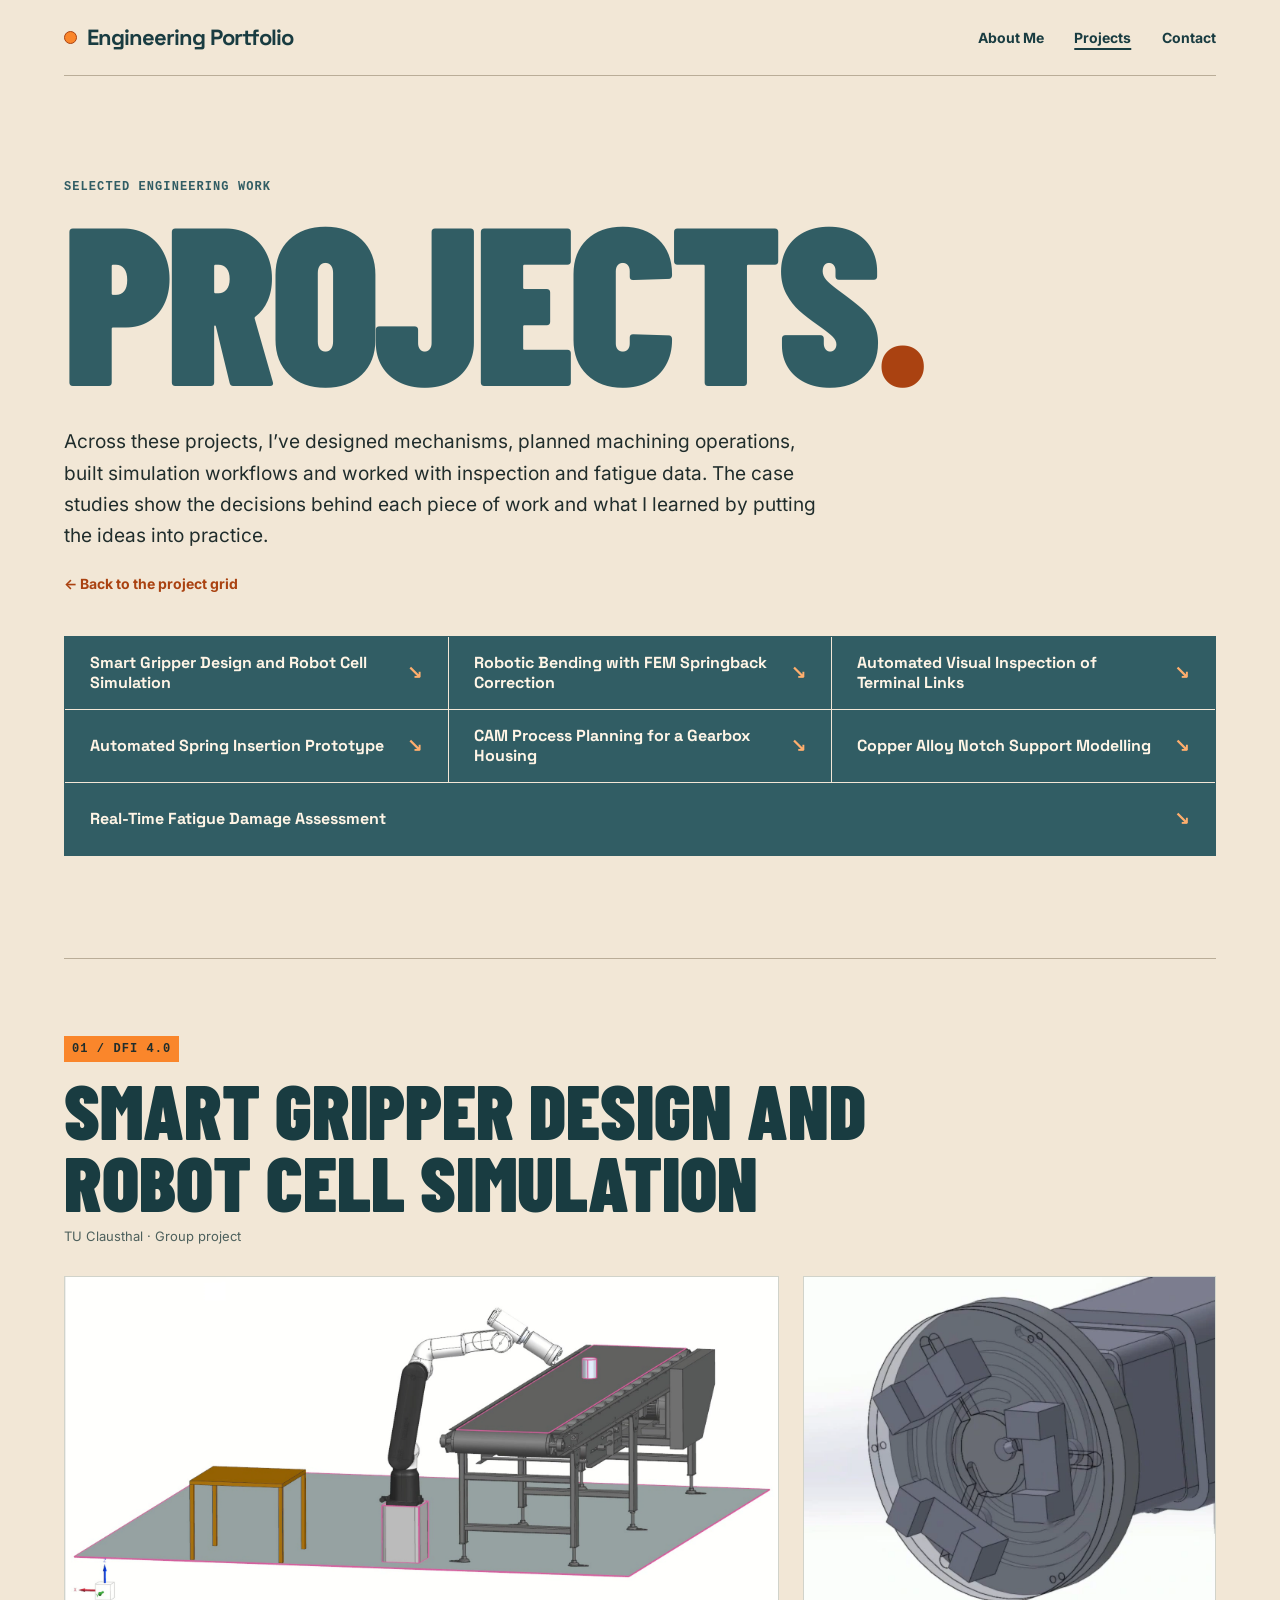
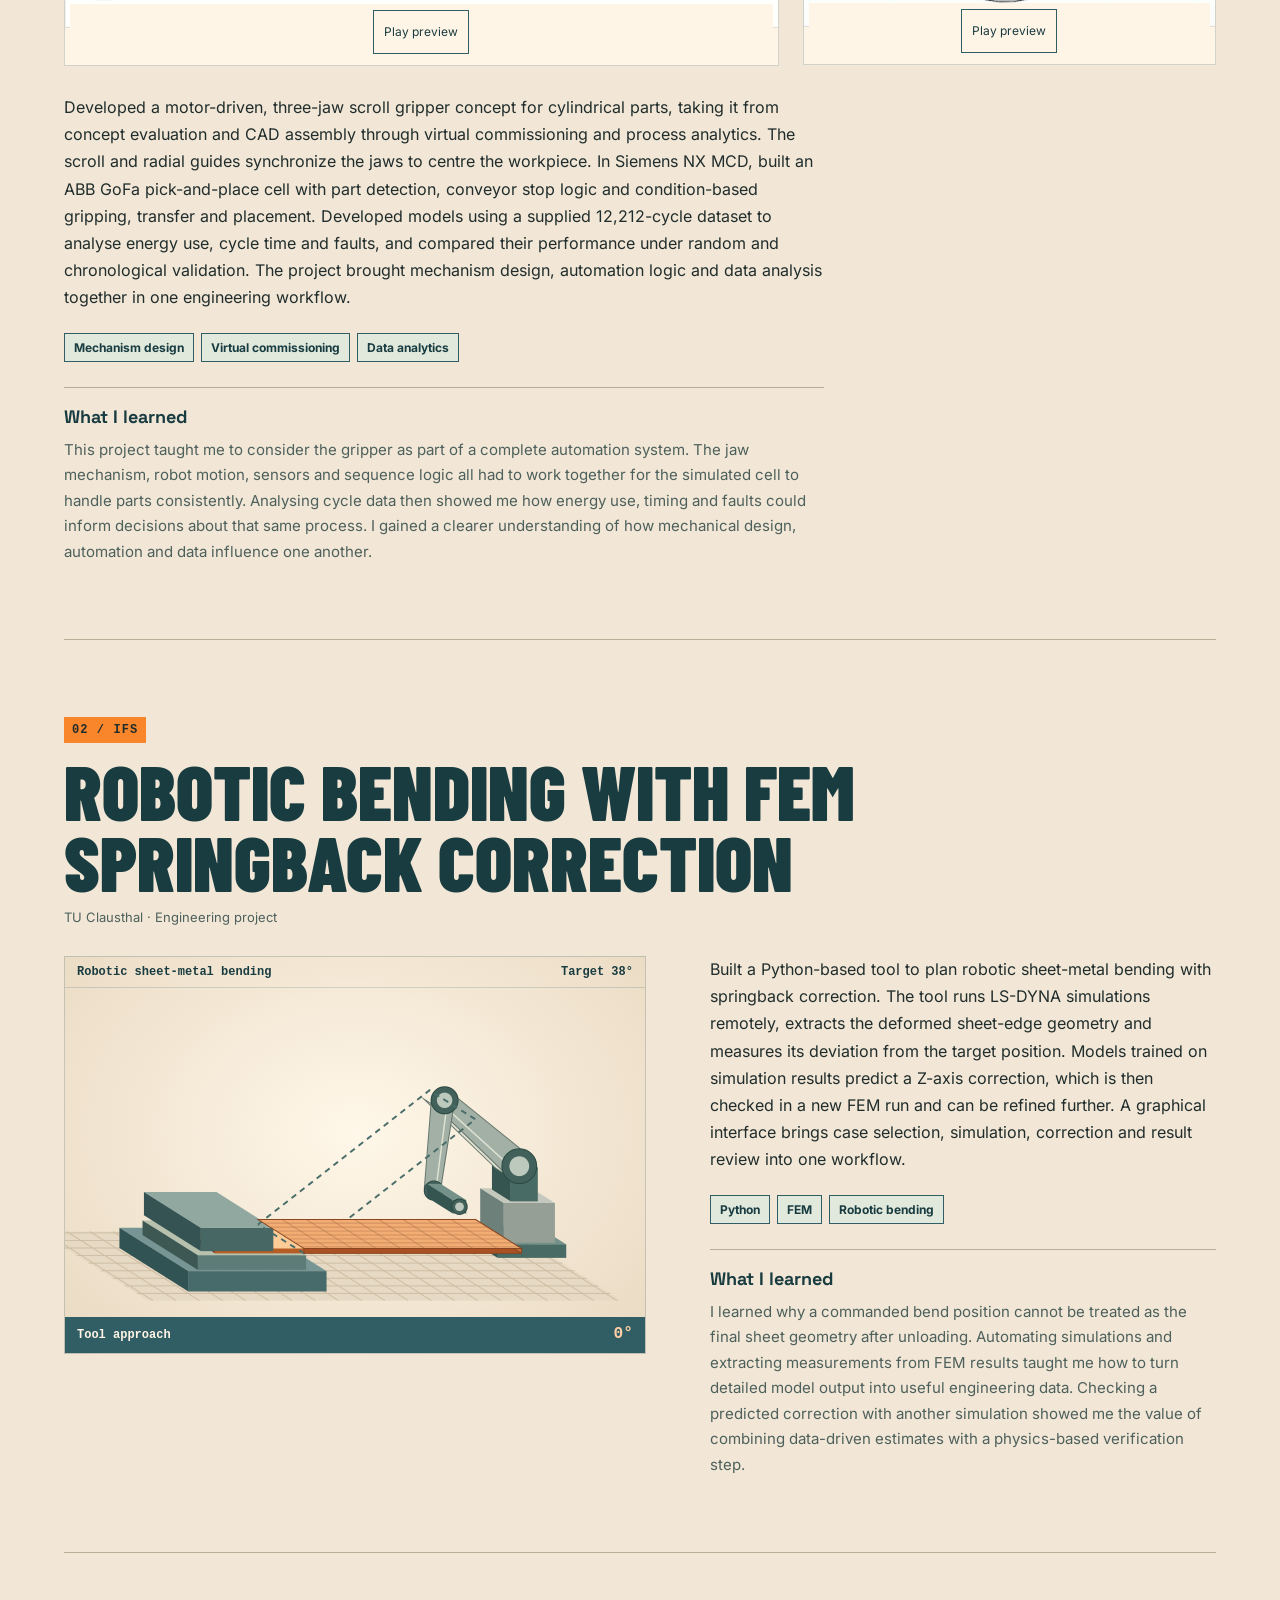
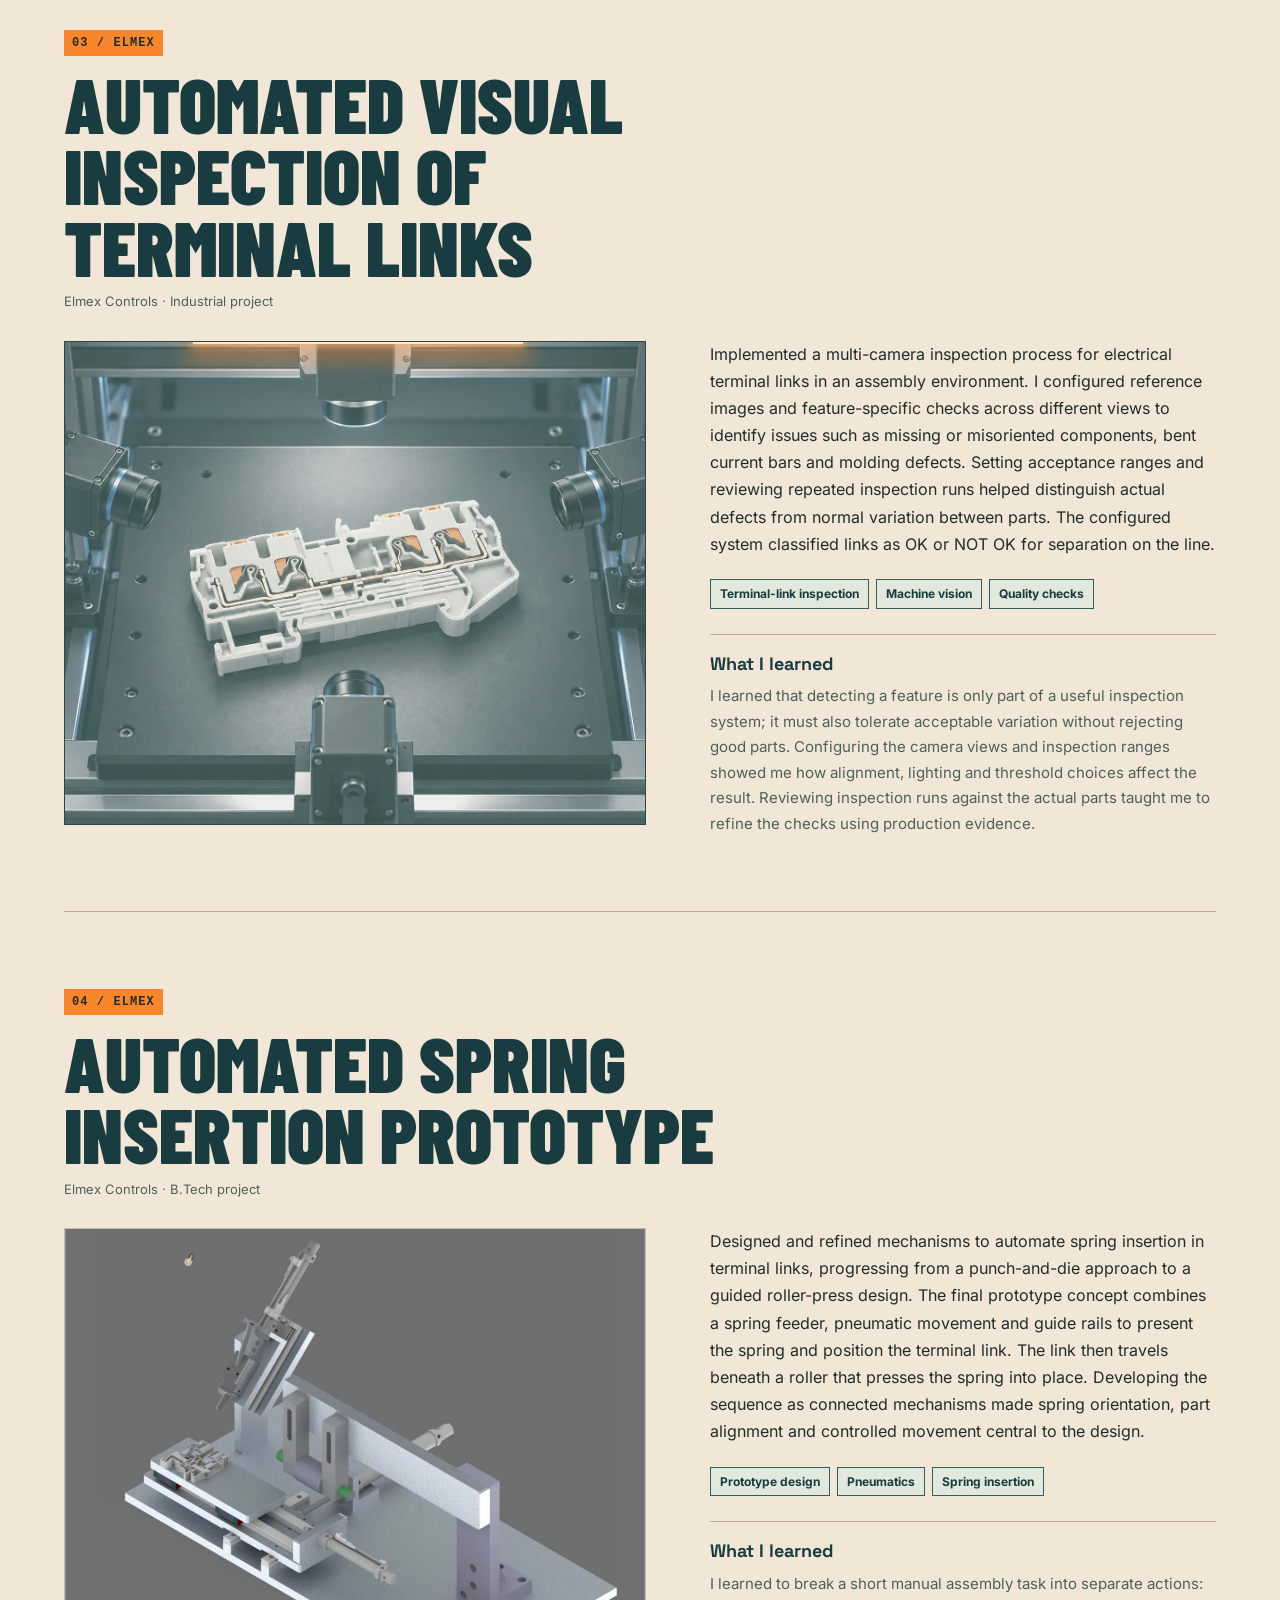
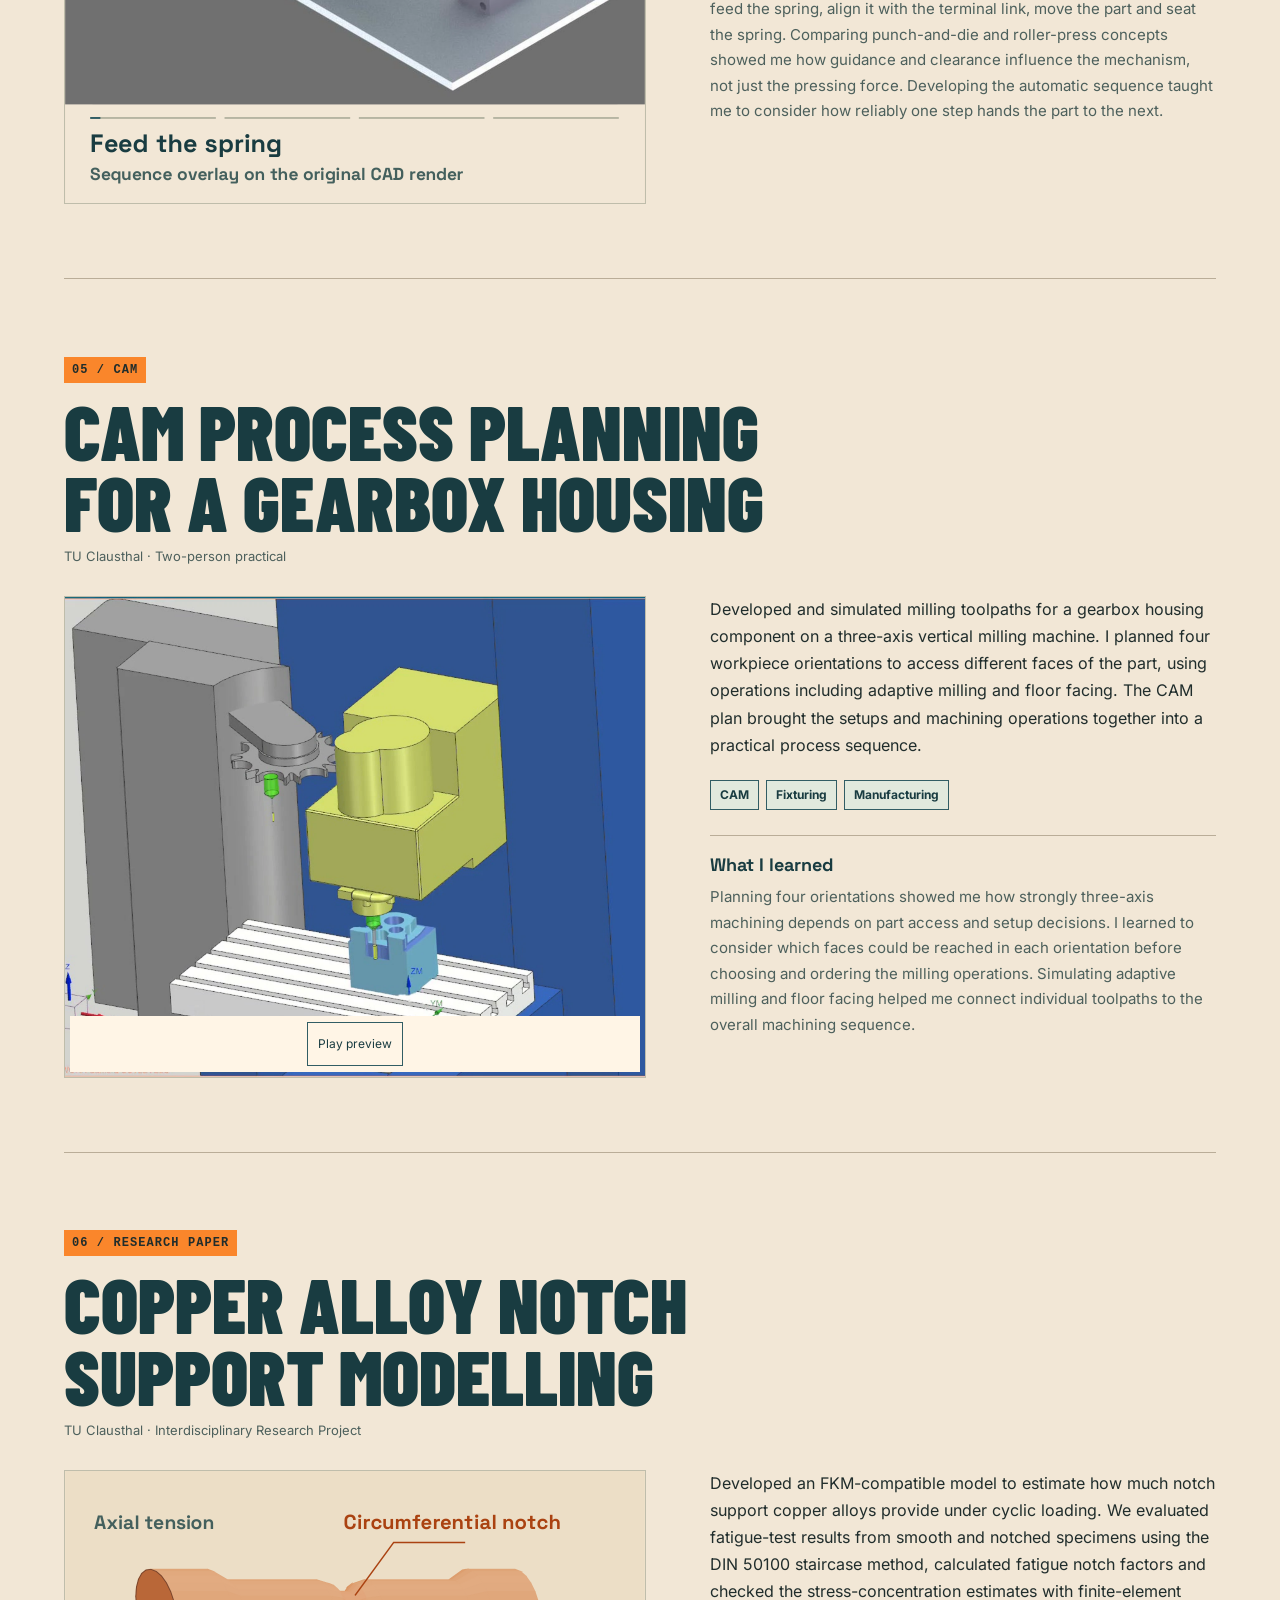
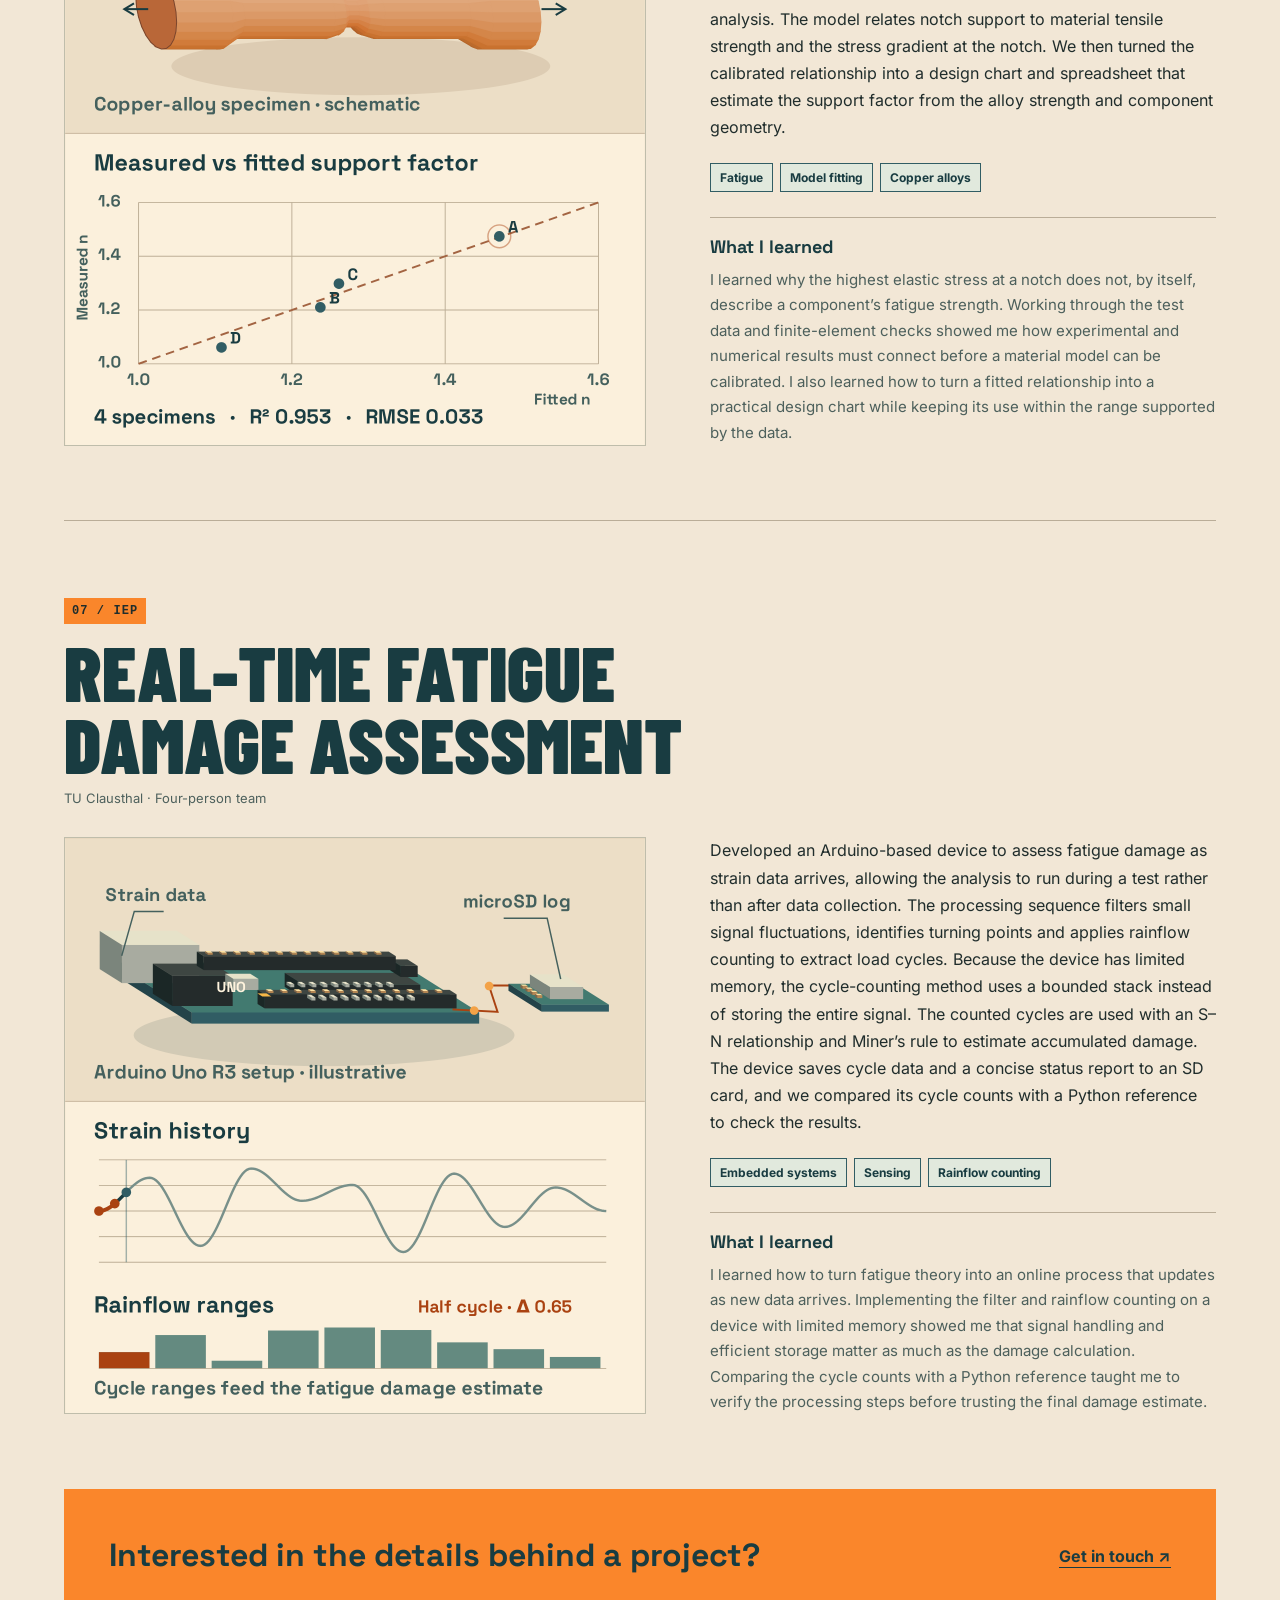
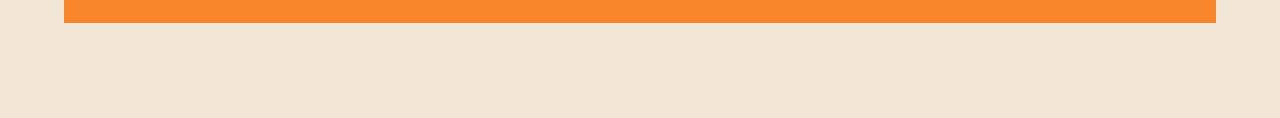
==== projects/index.html @ 09261ac2 "Refresh portfolio design and engineering previews" ====
<!doctype html><html lang="en"><head><meta charset="utf-8"><meta name="viewport" content="width=device-width, initial-scale=1"><meta name="theme-color" content="#f2e7d6"><meta name="description" content="Engineering projects by Dhruv Bhatt across automation, mechanical design, simulation, data and sensing."><title>Projects — Dhruv Bhatt</title><link rel="stylesheet" href="../portfolio.css?v=editorial-2"><link rel="stylesheet" href="projects.css?v=editorial-4"><link rel="stylesheet" href="../visuals.css?v=editorial-3"><link rel="preload" href="../assets/fonts/inter-400.woff" as="font" type="font/woff" crossorigin><link rel="preload" href="../assets/fonts/barlow-condensed-900.woff2" as="font" type="font/woff2" crossorigin><script defer src="../assets/vendor/motion/motion-14.14.0.js"></script><script defer src="../site-motion.js?v=editorial-2"></script><script defer src="../media-playback.js?v=20261104-autoplay-v4"></script><script defer src="../engineering-projection.js?v=2"></script><script defer src="../fem-bending.js?v=4"></script><script defer src="../engineering-scenes.js?v=6"></script></head><body><a class="skip-link" href="#main">Skip to content</a><div class="shell"><header><a class="signature" href="../" aria-label="Engineering Portfolio, home">Engineering Portfolio</a><nav class="site-nav" aria-label="Main navigation"><a href="../#about">About Me</a><a href="./" aria-current="page">Projects</a><a href="../#contact">Contact</a></nav></header><main id="main"><div class="projects-intro"><p class="section-kicker">Selected engineering work</p><h1>Projects<span aria-hidden="true">.</span></h1><p>Across these projects, I’ve designed mechanisms, planned machining operations, built simulation workflows and worked with inspection and fatigue data. The case studies show the decisions behind each piece of work and what I learned by putting the ideas into practice.</p><a href="../" class="back-link">← Back to the project grid</a></div><nav class="project-index" aria-label="Jump to a project"><a href="#gripper">Smart Gripper Design and Robot Cell Simulation</a><a href="#ifs">Robotic Bending with FEM Springback Correction</a><a href="#elmex">Automated Visual Inspection of Terminal Links</a><a href="#assembly">Automated Spring Insertion Prototype</a><a href="#cam">CAM Process Planning for a Gearbox Housing</a><a href="#irp">Copper Alloy Notch Support Modelling</a><a href="#iep">Real-Time Fatigue Damage Assessment</a></nav><div class="project-list"><article class="project-detail" id="gripper"><div class="project-heading"><p class="section-kicker">01 / DFI 4.0</p><h2>Smart Gripper Design and Robot Cell Simulation</h2><p class="project-context">TU Clausthal · Group project</p></div><div class="project-gallery">
  <figure class="project-media robot-cell-media">
    <video width="1918" height="942" data-src="../assets/high-res/gripper-cell.mp4" poster="../assets/high-res/gripper-cell.webp" muted loop playsinline preload="none" aria-label="Robot-cell pick-and-place sequence in Siemens NX MCD"></video>
    <figcaption>Robot cell simulation</figcaption>
  </figure>
  <figure class="project-media gripper-media">
    <video width="900" height="764" data-src="../assets/high-res/gripper-mechanism-preview.mp4" poster="../assets/high-res/gripper-mechanism-preview.webp" muted loop playsinline preload="none" aria-label="CAD animation of the three-jaw gripper mechanism"></video>
    <figcaption><a href="../assets/high-res/gripper-mechanism.mp4" target="_blank" rel="noopener" aria-label="Open the full-size gripper mechanism video">Gripper mechanism <span aria-hidden="true">↗</span></a></figcaption>
  </figure>
</div><div class="project-content"><p class="project-description">Developed a motor-driven, three-jaw scroll gripper concept for cylindrical parts, taking it from concept evaluation and CAD assembly through virtual commissioning and process analytics. The scroll and radial guides synchronize the jaws to centre the workpiece. In Siemens NX MCD, built an ABB GoFa pick-and-place cell with part detection, conveyor stop logic and condition-based gripping, transfer and placement. Developed models using a supplied 12,212-cycle dataset to analyse energy use, cycle time and faults, and compared their performance under random and chronological validation. The project brought mechanism design, automation logic and data analysis together in one engineering workflow.</p><div class="project-tags"><span>Mechanism design</span><span>Virtual commissioning</span><span>Data analytics</span></div><div class="project-learning"><h3>What I learned</h3><p>This project taught me to consider the gripper as part of a complete automation system. The jaw mechanism, robot motion, sensors and sequence logic all had to work together for the simulated cell to handle parts consistently. Analysing cycle data then showed me how energy use, timing and faults could inform decisions about that same process. I gained a clearer understanding of how mechanical design, automation and data influence one another.</p></div></div></article><article class="project-detail" id="ifs"><div class="project-heading"><p class="section-kicker">02 / IFS</p><h2>Robotic Bending with FEM Springback Correction</h2><p class="project-context">TU Clausthal · Engineering project</p></div><div class="project-media fem-visual"></div><div class="project-content"><p class="project-description">Built a Python-based tool to plan robotic sheet-metal bending with springback correction. The tool runs LS-DYNA simulations remotely, extracts the deformed sheet-edge geometry and measures its deviation from the target position. Models trained on simulation results predict a Z-axis correction, which is then checked in a new FEM run and can be refined further. A graphical interface brings case selection, simulation, correction and result review into one workflow.</p><div class="project-tags"><span>Python</span><span>FEM</span><span>Robotic bending</span></div><div class="project-learning"><h3>What I learned</h3><p>I learned why a commanded bend position cannot be treated as the final sheet geometry after unloading. Automating simulations and extracting measurements from FEM results taught me how to turn detailed model output into useful engineering data. Checking a predicted correction with another simulation showed me the value of combining data-driven estimates with a physics-based verification step.</p></div></div></article><article class="project-detail" id="elmex"><div class="project-heading"><p class="section-kicker">03 / ELMEX</p><h2>Automated Visual Inspection of Terminal Links</h2><p class="project-context">Elmex Controls · Industrial project</p></div><div class="project-media scan-visual"><span class="scan-frame"><img loading="lazy" decoding="async" src="../assets/high-res/inspection-bed.webp" alt="Concept visualization of a terminal link lying flat beneath a scanner with three surrounding cameras"><span class="scan-beam" aria-hidden="true"></span></span></div><div class="project-content"><p class="project-description">Implemented a multi-camera inspection process for electrical terminal links in an assembly environment. I configured reference images and feature-specific checks across different views to identify issues such as missing or misoriented components, bent current bars and molding defects. Setting acceptance ranges and reviewing repeated inspection runs helped distinguish actual defects from normal variation between parts. The configured system classified links as OK or NOT OK for separation on the line.</p><div class="project-tags"><span>Terminal-link inspection</span><span>Machine vision</span><span>Quality checks</span></div><div class="project-learning"><h3>What I learned</h3><p>I learned that detecting a feature is only part of a useful inspection system; it must also tolerate acceptable variation without rejecting good parts. Configuring the camera views and inspection ranges showed me how alignment, lighting and threshold choices affect the result. Reviewing inspection runs against the actual parts taught me to refine the checks using production evidence.</p></div></div></article><article class="project-detail" id="assembly"><div class="project-heading"><p class="section-kicker">04 / ELMEX</p><h2>Automated Spring Insertion Prototype</h2><p class="project-context">Elmex Controls · B.Tech project</p></div><div class="project-media research-scene"><canvas class="project-animation" data-project-animation="assembly" role="img" aria-label="Original CAD render of the spring insertion prototype with an animated trace showing feeding, terminal link positioning, carrier travel and roller pressing."></canvas></div><div class="project-content"><p class="project-description">Designed and refined mechanisms to automate spring insertion in terminal links, progressing from a punch-and-die approach to a guided roller-press design. The final prototype concept combines a spring feeder, pneumatic movement and guide rails to present the spring and position the terminal link. The link then travels beneath a roller that presses the spring into place. Developing the sequence as connected mechanisms made spring orientation, part alignment and controlled movement central to the design.</p><div class="project-tags"><span>Prototype design</span><span>Pneumatics</span><span>Spring insertion</span></div><div class="project-learning"><h3>What I learned</h3><p>I learned to break a short manual assembly task into separate actions: feed the spring, align it with the terminal link, move the part and seat the spring. Comparing punch-and-die and roller-press concepts showed me how guidance and clearance influence the mechanism, not just the pressing force. Developing the automatic sequence taught me to consider how reliably one step hands the part to the next.</p></div></div></article><article class="project-detail" id="cam"><div class="project-heading"><p class="section-kicker">05 / CAM</p><h2>CAM Process Planning for a Gearbox Housing</h2><p class="project-context">TU Clausthal · Two-person practical</p></div><div class="project-media cam-media"><video width="932" height="772" data-src="../assets/high-res/gearbox-cam.mp4" poster="../assets/high-res/gearbox-cam.webp" muted loop playsinline preload="none" aria-label="Gearbox Housing CAM project simulation"></video></div><div class="project-content"><p class="project-description">Developed and simulated milling toolpaths for a gearbox housing component on a three-axis vertical milling machine. I planned four workpiece orientations to access different faces of the part, using operations including adaptive milling and floor facing. The CAM plan brought the setups and machining operations together into a practical process sequence.</p><div class="project-tags"><span>CAM</span><span>Fixturing</span><span>Manufacturing</span></div><div class="project-learning"><h3>What I learned</h3><p>Planning four orientations showed me how strongly three-axis machining depends on part access and setup decisions. I learned to consider which faces could be reached in each orientation before choosing and ordering the milling operations. Simulating adaptive milling and floor facing helped me connect individual toolpaths to the overall machining sequence.</p></div></div></article><article class="project-detail" id="irp"><div class="project-heading"><p class="section-kicker">06 / RESEARCH PAPER</p><h2>Copper Alloy Notch Support Modelling</h2><p class="project-context">TU Clausthal · Interdisciplinary Research Project</p></div><div class="project-media research-scene"><canvas class="project-animation" data-project-animation="copper" role="img" aria-label="A copper-alloy specimen under illustrative axial tension and a comparison of measured and fitted notch support factors for four specimens. Model R squared is 0.953."></canvas></div><div class="project-content"><p class="project-description">Developed an FKM-compatible model to estimate how much notch support copper alloys provide under cyclic loading. We evaluated fatigue-test results from smooth and notched specimens using the DIN 50100 staircase method, calculated fatigue notch factors and checked the stress-concentration estimates with finite-element analysis. The model relates notch support to material tensile strength and the stress gradient at the notch. We then turned the calibrated relationship into a design chart and spreadsheet that estimate the support factor from the alloy strength and component geometry.</p><div class="project-tags"><span>Fatigue</span><span>Model fitting</span><span>Copper alloys</span></div><div class="project-learning"><h3>What I learned</h3><p>I learned why the highest elastic stress at a notch does not, by itself, describe a component’s fatigue strength. Working through the test data and finite-element checks showed me how experimental and numerical results must connect before a material model can be calibrated. I also learned how to turn a fitted relationship into a practical design chart while keeping its use within the range supported by the data.</p></div></div></article><article class="project-detail" id="iep"><div class="project-heading"><p class="section-kicker">07 / IEP</p><h2>Real-Time Fatigue Damage Assessment</h2><p class="project-context">TU Clausthal · Four-person team</p></div><div class="project-media research-scene"><canvas class="project-animation" data-project-animation="fatigue" role="img" aria-label="Illustrative Arduino Uno R3 and microSD hardware setup with animated signal transfer. A continuous strain sweep and highlighted turning points show full and half rainflow cycle ranges."></canvas></div><div class="project-content"><p class="project-description">Developed an Arduino-based device to assess fatigue damage as strain data arrives, allowing the analysis to run during a test rather than after data collection. The processing sequence filters small signal fluctuations, identifies turning points and applies rainflow counting to extract load cycles. Because the device has limited memory, the cycle-counting method uses a bounded stack instead of storing the entire signal. The counted cycles are used with an S–N relationship and Miner’s rule to estimate accumulated damage. The device saves cycle data and a concise status report to an SD card, and we compared its cycle counts with a Python reference to check the results.</p><div class="project-tags"><span>Embedded systems</span><span>Sensing</span><span>Rainflow counting</span></div><div class="project-learning"><h3>What I learned</h3><p>I learned how to turn fatigue theory into an online process that updates as new data arrives. Implementing the filter and rainflow counting on a device with limited memory showed me that signal handling and efficient storage matter as much as the damage calculation. Comparing the cycle counts with a Python reference taught me to verify the processing steps before trusting the final damage estimate.</p></div></div></article></div><div class="projects-end"><p>Interested in the details behind a project?</p><a href="mailto:bhattdhruv.de@gmail.com">Get in touch ↗</a></div></main></div></body></html>
---- portfolio.css ----
@font-face{font-family:Inter;font-style:normal;font-weight:400 500;font-display:swap;src:url("assets/fonts/inter-400.woff") format("woff")}
@font-face{font-family:Inter;font-style:normal;font-weight:600 700;font-display:swap;src:url("assets/fonts/inter-700.woff") format("woff")}
@font-face{font-family:"Space Grotesk";font-style:normal;font-weight:600 700;font-display:swap;src:url("assets/fonts/space-grotesk-700.woff") format("woff")}
@font-face{font-family:"Barlow Condensed";font-style:normal;font-weight:900;font-display:swap;src:url("assets/fonts/barlow-condensed-900.woff2") format("woff2")}

:root{
  color-scheme:light;
  --paper:#f2e7d6;
  --cream:#fff5e6;
  --sand:#e8d8bf;
  --teal:#315d64;
  --deep:#193c41;
  --ink:#202d2c;
  --muted:#4d605c;
  --orange:#fa862b;
  --rust:#aa4211;
  --rule:#baad98;
  --display:"Barlow Condensed","Arial Narrow",Impact,sans-serif;
  --heading:"Space Grotesk",Inter,system-ui,sans-serif;
  --mono:ui-monospace,Consolas,monospace;
  --section:clamp(52px,8vw,110px);
  --gutter:clamp(19px,5vw,76px);
  --ease:cubic-bezier(.2,.75,.25,1);
}
*{box-sizing:border-box}
html{scroll-behavior:smooth}
body{margin:0;color:var(--ink);background:var(--paper);font:16px/1.65 Inter,system-ui,sans-serif}
a{color:var(--deep)}
button{font:inherit;cursor:pointer}
:where(button,a):focus-visible{outline:3px solid var(--rust);outline-offset:5px}
.shell{max-width:1450px;margin:auto;padding-inline:var(--gutter)}
header{display:flex;justify-content:space-between;align-items:center;gap:20px;min-height:76px;border-bottom:1px solid var(--rule)}
.signature{display:inline-flex;align-items:center;gap:10px;color:var(--deep);text-decoration:none;font:700 clamp(17px,2vw,22px)/1.15 var(--heading);letter-spacing:-.045em}
.signature::before{content:"";width:11px;height:11px;flex:none;background:var(--orange);border:1px solid var(--rust);border-radius:50%}
.site-nav{display:flex;align-items:center;gap:clamp(12px,2.4vw,35px)}
.site-nav a{display:grid;min-height:44px;align-items:center;color:var(--deep);font-size:14px;font-weight:700;text-decoration:none;white-space:nowrap}
.site-nav a:hover,.site-nav a[aria-current="page"]{text-decoration:underline;text-decoration-thickness:2px;text-underline-offset:5px}
.section-kicker{margin:0 0 15px;color:var(--teal);font:700 12px/1.5 var(--mono);text-transform:uppercase;letter-spacing:.09em}

.hero-layout{display:grid;grid-template-columns:minmax(0,1fr) minmax(0,1fr);gap:clamp(30px,5.5vw,85px);align-items:center;padding:clamp(36px,5vw,72px) 0 var(--section)}
.hero-about .section-kicker{font:600 13px/1.45 Inter,system-ui,sans-serif;text-transform:none;letter-spacing:0}
.hero-about h1,.projects-intro h1{margin:0;color:var(--teal);font:900 clamp(90px,11vw,177px)/.76 var(--display);letter-spacing:-.025em;text-transform:uppercase}
.hero-about h1 span{display:block}
.hero-about h1 span:last-child,.projects-intro h1 span{color:var(--rust)}
.hero-about .hero-lead{max-width:50ch;margin:clamp(22px,3vw,35px) 0 0;color:var(--ink);font-size:clamp(15px,1.3vw,17px);line-height:1.6}
.hero-actions{display:flex;align-items:center;flex-wrap:wrap;gap:12px 22px;margin-top:25px}
.action-primary,.action-text,.contact-link{display:inline-flex;align-items:center;gap:15px;min-height:46px;font-size:14px;font-weight:700;text-decoration:none}
.action-primary{justify-content:space-between;padding:10px 15px;background:var(--orange);color:var(--ink);border:1px solid var(--deep);box-shadow:3px 3px 0 var(--deep);transition:box-shadow .2s var(--ease),background .2s var(--ease)}
.action-primary:hover{background:#ff9d50;box-shadow:5px 5px 0 var(--deep)}
.action-primary:active{box-shadow:1px 1px 0 var(--deep)}
.action-text:hover,.contact-link:hover{text-decoration:underline;text-underline-offset:5px}

.hero-feature{display:grid;min-width:0;color:var(--deep);text-decoration:none;background:var(--teal);padding:clamp(10px,1.35vw,20px);box-shadow:6px 6px 0 var(--sand)}
.feature-plate{
  display:grid;place-items:center;position:relative;overflow:hidden;isolation:isolate;aspect-ratio:1.13;
  background-color:var(--sand);
  background-image:linear-gradient(#315d6422 1px,transparent 1px),linear-gradient(90deg,#315d6422 1px,transparent 1px);
  background-size:26px 26px;background-position:center;
}
.feature-orbit{position:absolute;left:14%;width:68%;aspect-ratio:1;border:1px solid var(--teal);border-radius:50%;background:transparent}
.feature-orbit::after{content:"";position:absolute;inset:-9%;border:1px dashed #315d6499;border-radius:50%}
.feature-plate .feature-gripper{position:absolute;width:97%;height:auto;left:7%;top:50%;transform:translateY(-50%);mix-blend-mode:multiply;filter:grayscale(1) brightness(1.16) contrast(1.04);mask-image:linear-gradient(to left,transparent,#000 11%)}

.feature-caption{display:grid;grid-template-columns:minmax(0,1fr) 48px;min-height:48px;margin-top:10px;background:var(--cream)}
.feature-caption select{width:100%;min-width:0;padding:8px 7px 8px 12px;color:var(--deep);border:0;background:var(--cream);font:700 clamp(14px,1.8vw,19px)/1.15 var(--heading);cursor:pointer;text-overflow:ellipsis}
.feature-caption :is(select,a):focus-visible{outline:2px solid var(--deep);outline-offset:-4px}
.feature-arrow{display:grid;place-items:center;min-width:48px;background:var(--orange);color:var(--deep);font-size:23px;text-decoration:none}
.feature-arrow:hover{background:#ff9d50}
.feature-image{display:block;width:100%;height:100%;object-fit:contain}
.feature-plate > .feature-media{position:absolute;inset:0;width:100%;height:100%}
.scene-canvas{width:100%;height:100%;display:block}

.hero-map{padding:clamp(18px,3.5vw,48px);background:var(--deep);color:var(--cream);position:relative;min-width:0}
.map-heading{display:flex;align-items:flex-end;justify-content:space-between;flex-wrap:wrap;gap:10px 20px;padding-bottom:20px;border-bottom:1px solid #f2e7d65c}
.map-heading .section-kicker{margin-bottom:6px;color:#ff9d50}
.map-heading h2,.content-section h2{margin:0;font:900 clamp(40px,6vw,82px)/.91 var(--display);text-transform:uppercase;text-wrap:balance}
.map-heading>p{margin:0;color:var(--cream);font-size:14px}
.explorer{position:relative;display:grid;grid-template-columns:minmax(145px,210px) minmax(0,1fr) minmax(145px,210px);grid-template-rows:repeat(3,minmax(112px,1fr));column-gap:16px;align-items:center;min-height:420px;margin-top:16px}
.branch{position:relative;z-index:2;min-width:0}
.branch[data-position="1"]{grid-column:1;grid-row:1}
.branch[data-position="2"]{grid-column:3;grid-row:1}
.branch[data-position="3"]{grid-column:1;grid-row:2}
.branch[data-position="4"]{grid-column:3;grid-row:2}
.branch[data-position="5"]{grid-column:1;grid-row:3}
.branch[data-position="6"]{grid-column:3;grid-row:3}
.domain{display:flex;align-items:center;gap:10px;width:100%;min-height:80px;padding:11px;text-align:left;color:var(--deep);border:1px solid var(--sand);background:var(--cream);touch-action:manipulation;transition:background .18s var(--ease),border-color .18s var(--ease)}
.domain strong{display:block;font:700 15px/1.16 var(--heading);letter-spacing:-.025em}
.domain small{display:block;margin-top:5px;color:var(--muted);font-size:11px;line-height:1.35}
.domain[aria-expanded="true"]{background:var(--orange);border-color:var(--orange)}
.domain[aria-expanded="true"] small{color:#263333}
.domain:focus-visible,.hero-map a:focus-visible{outline-color:var(--orange)}
@media(hover:hover){.domain:hover{background:var(--sand)}.domain[aria-expanded="true"]:hover{background:var(--orange)}}
.symbol{display:grid;place-items:center;flex:0 0 30px;width:30px;height:30px;border:1px solid currentColor;border-radius:50%;font-size:14px}
.symbol svg{display:block;width:20px;height:20px}
.map-idle{grid-column:2;grid-row:1/4;position:relative;z-index:1;pointer-events:none;justify-self:center;display:block;width:min(100%,clamp(144px,31vw,252px));height:auto;transition:opacity .16s}
.map-orbit-back,.map-orbit-front,.map-globe-mesh{fill:none}
.map-orbit-back{stroke:#9ac1ae;stroke-width:1;opacity:.44}
.map-orbit-front{stroke:#d0e2c9;stroke-width:1.25;opacity:.66}
.map-globe-mesh{stroke:#accdbb;stroke-width:1;opacity:.65}
@property --map-sphere-phase{syntax:"<angle>";inherits:false;initial-value:0deg}
.map-globe-rotor{
  transform-box:view-box;
  transform-origin:center;
  transform:rotateX(calc(27deg * sin(var(--map-sphere-phase)))) rotateY(calc(34deg * cos(var(--map-sphere-phase)))) rotateZ(calc(18deg * sin(var(--map-sphere-phase) + 27deg)));
  animation:map-globe-drift 24s linear infinite;
}
.map-idle[data-orbit-running="false"] .map-globe-rotor{animation-play-state:paused}
@keyframes map-globe-drift{to{--map-sphere-phase:360deg}}
@media(prefers-reduced-motion:reduce){.map-idle:not([data-motion-opt-in="true"]) .map-globe-rotor{animation-play-state:paused}}
.map-rotor-track{fill:none;stroke:#afe2cc;stroke-width:2;opacity:.68}
.map-orbit-marker{fill:#e3efe0;stroke:#254d52;stroke-width:1.15}
.map-orbit-accent{fill:var(--orange);stroke:#ffe2b0;stroke-width:1}
.explorer.has-selection .map-idle{opacity:.25;filter:blur(1.5px)}
.project-space{grid-column:2;grid-row:1/4;position:relative;isolation:isolate;z-index:1;display:grid;grid-template-columns:repeat(2,minmax(0,1fr));align-content:center;gap:clamp(8px,1.75vw,20px);min-width:0;min-height:420px;align-self:stretch;pointer-events:none;opacity:0;transition:opacity .14s var(--ease)}
.project-space.visible{opacity:1;pointer-events:auto}
.project-space.is-leaving{opacity:0;pointer-events:none}
.project-space.visible::before{content:"";position:absolute;inset:0 -12px;z-index:-1;pointer-events:none;background:radial-gradient(ellipse,#193c4196 40%,#193c4170 66%,transparent 88%)}
.preview-card{width:100%;min-width:0;max-width:232px;justify-self:center;text-align:left;color:var(--deep);background:var(--cream);border:1px solid var(--sand)}
.preview-card .square{width:100%;aspect-ratio:1.2;position:relative;overflow:hidden;background:var(--sand)}
.square video,.square img{display:block;width:100%;height:100%;object-fit:contain}
.preview-card .square--cell{background:#f3f7f7}
.square--cell video{object-fit:cover}
.preview-card .square--assembly{background:#707070}
.energy-preview{position:absolute;inset:auto 0 0;padding:5px 7px 6px;background:#173c40;color:var(--cream);font-size:clamp(9px,1vw,11px);line-height:1.3}
.energy-preview p{margin:0 0 3px;color:#d8ebde;font-weight:700}
.energy-preview dl{display:grid;grid-template-columns:auto 1fr;gap:3px 8px;margin:0}
.energy-preview dl>div+div{border-left:1px solid #a3c4b577;padding-left:7px}
.energy-preview dt{font-size:clamp(8px,.86vw,10px);overflow-wrap:anywhere}
.energy-preview dd{margin:0;color:#ffdbad;font:700 clamp(12px,1.35vw,16px)/1.12 var(--heading)}
.square video[src*="gripper-mechanism"]{background:#fafcf9}
.card-copy{padding:clamp(9px,1.2vw,15px) clamp(9px,1.2vw,15px) 2px}
.card-copy h2{margin:0 0 7px;font:700 clamp(13px,1.3vw,17px)/1.2 var(--heading);letter-spacing:-.02em;overflow-wrap:anywhere}
.card-copy p{margin:0;color:var(--muted);font-size:clamp(11px,1vw,13px);line-height:1.45}
.explore{display:inline-flex;align-items:center;min-height:44px;color:var(--rust);font-size:12px;font-weight:700;text-decoration:none}
.explore:hover{text-decoration:underline}
.media-error{position:absolute;inset:auto 5px 5px;padding:6px 8px;color:var(--ink);background:var(--cream);font-size:12px;line-height:1.4;text-align:center}
.media-error[hidden]{display:none}
.media-retry{font:inherit;color:var(--deep);background:var(--cream);border:1px solid var(--teal);padding:7px 10px;min-height:44px}
.map-pattern,.connections{position:absolute;inset:0;width:100%;height:100%;z-index:0;pointer-events:none;overflow:hidden}
.map-pattern circle,.map-pattern ellipse,.map-pattern path{fill:none;stroke:#bad0c8;stroke-width:1;vector-effect:non-scaling-stroke}
.map-pattern .pattern-ring{opacity:.62}
.map-pattern .pattern-outer{stroke-dasharray:2 5}
.map-pattern .pattern-mesh{opacity:.24}
.map-pattern .pattern-link{opacity:.56}
.map-pattern .pattern-point{fill:var(--orange);stroke:var(--deep);stroke-width:1}
.pattern-cube{display:none}
.connections path{fill:none;stroke:var(--orange);stroke-width:2;vector-effect:non-scaling-stroke}

.content-section{display:grid;grid-template-columns:minmax(0,1fr) minmax(0,1fr);align-items:center;gap:24px clamp(25px,6vw,96px);padding:var(--section) 0;scroll-margin-top:20px}
.content-section h2{color:var(--teal);font-size:clamp(42px,6vw,76px);text-wrap:initial}
.section-copy{max-width:62ch}
.section-copy p{margin:0;font-size:clamp(15px,1.4vw,18px);line-height:1.7}
.contact-section{background:var(--orange);padding:clamp(30px,5vw,72px);margin-bottom:clamp(21px,5vw,70px)}
.contact-section h2,.contact-section .section-kicker{color:var(--deep)}
.contact-link{margin-top:9px;font:700 clamp(16px,2.4vw,26px)/1.25 var(--heading);overflow-wrap:anywhere}
.sr-only{position:absolute;width:1px;height:1px;margin:-1px;padding:0;overflow:hidden;clip-path:inset(50%);white-space:nowrap}
.skip-link{position:fixed;top:12px;left:12px;padding:10px 18px;background:var(--cream);z-index:10;transform:translateY(-180%)}
.skip-link:focus{transform:none}

@media(max-width:850px){
  .explorer{grid-template-columns:minmax(126px,155px) minmax(0,1fr) minmax(126px,155px);column-gap:9px}
  .domain strong{font-size:13px}
  .domain small{font-size:10px}
  .symbol{width:24px;height:24px;flex-basis:24px}
  .symbol svg{width:17px;height:17px}
}
@media(max-width:660px){
  header{min-height:0;flex-wrap:wrap;gap:6px;padding:14px 0 6px}
  .site-nav{width:100%;justify-content:space-between}
  .hero-layout{grid-template-columns:1fr;gap:28px}
  .hero-about h1{font-size:clamp(76px,16vw,112px)}
  .hero-about h1 span{display:inline-block}
  .feature-plate{aspect-ratio:1.42}
  .feature-orbit{width:57%;left:19%}
  .feature-plate .feature-gripper{width:84%;left:15%}
  .explorer{grid-template-columns:repeat(2,minmax(0,1fr));grid-template-rows:repeat(3,minmax(68px,auto)) minmax(338px,auto);gap:9px;min-height:0;align-items:stretch}
  .branch[data-position="2"],.branch[data-position="4"],.branch[data-position="6"]{grid-column:2}
  .domain{height:100%;min-height:68px;padding:8px;gap:6px}
  .project-space,.map-idle{grid-column:1/-1;grid-row:4;align-self:center}
  .project-space{min-height:338px}
  .content-section{grid-template-columns:1fr}
}
@media(max-width:360px){
  .hero-about h1{font-size:70px}
  .domain strong{font-size:12px}
  .domain .symbol{display:none}
}
@media(prefers-reduced-motion:reduce){
  html{scroll-behavior:auto}
  *,*::before,*::after{scroll-behavior:auto!important}
  .project-space,.domain,.map-idle,.action-primary{transition:none}
}
html[data-motion-enabled="false"] .project-space *,html[data-motion-enabled="false"] .project-media *,html[data-page-visible="false"] .project-space *,html[data-page-visible="false"] .project-media *{animation-play-state:paused!important}
html[data-motion-enabled="true"] :is(.square,.project-media)[data-preview-state="loading"]::after{content:"Loading preview…";position:absolute;bottom:6px;left:6px;right:6px;padding:4px 6px;background:var(--cream);color:var(--ink);text-align:center;font-size:11px;pointer-events:none}
---- projects/projects.css ----
.projects-intro{padding:clamp(47px,8vw,110px) 0 30px}
.projects-intro h1{font-size:clamp(69px,19vw,225px)}
.projects-intro>p:not(.section-kicker){max-width:63ch;margin:clamp(24px,4vw,44px) 0 10px;font-size:clamp(16px,1.5vw,19px)}
.back-link{display:inline-flex;align-items:center;min-height:44px;color:var(--rust);font-size:14px;font-weight:700;text-decoration:none}
.back-link:hover{text-decoration:underline;text-underline-offset:4px}
.project-index{display:grid;grid-template-columns:repeat(3,minmax(0,1fr));gap:1px;background:#f2e7d66b;border:1px solid var(--teal);margin-bottom:var(--section)}
.project-index a{display:flex;align-items:center;justify-content:space-between;min-height:72px;gap:12px;padding:15px clamp(12px,2vw,25px);color:var(--cream);background:var(--teal);text-decoration:none;font:700 16px/1.25 var(--heading);transition:background-color .2s var(--ease),color .2s var(--ease)}
.project-index a::after{content:"↘";font-size:19px;color:#ffae6d}
.project-index a:hover,.project-index a:focus-visible{background:var(--orange);color:var(--ink)}
.project-index a:hover::after,.project-index a:focus-visible::after{color:var(--ink)}
.project-index a:focus-visible{position:relative;z-index:1}
.project-index a:last-child{grid-column:1/-1}
.project-detail{display:grid;grid-template-columns:minmax(0,1.15fr) minmax(0,1fr);gap:28px clamp(28px,5vw,75px);padding:clamp(36px,5.8vw,78px) 0;border-top:1px solid var(--rule);scroll-margin-top:20px}
.project-detail:target{border-top:3px solid var(--rust)}
.project-heading{grid-column:1/-1}
.project-heading .section-kicker{display:inline-block;margin-bottom:12px;padding:4px 8px;color:var(--ink);background:var(--orange)}
.project-heading h2{max-width:24ch;margin:0 0 9px;color:var(--deep);font:900 clamp(42px,6vw,82px)/.93 var(--display);text-transform:uppercase;text-wrap:balance}
.project-context{margin:0;color:var(--muted);font-size:13px}
.project-media{position:relative;display:grid;place-items:center;align-self:start;aspect-ratio:1.2;overflow:hidden;background:var(--sand);border:1px solid #315d6438}
.project-media video,.project-media canvas.project-animation{display:block;width:100%;height:100%;min-height:0;min-width:0;object-fit:contain}
.project-media video{background:#dad8ce}
.project-gallery{grid-column:1/-1;display:grid;grid-template-columns:minmax(0,1.729fr) minmax(0,1fr);gap:clamp(10px,2vw,24px)}
.project-gallery .project-media{margin:0;width:100%;max-width:none;aspect-ratio:auto;display:block;background:var(--cream)}
.project-gallery video{height:auto;object-fit:cover;background:#f3f6f9}
.robot-cell-media video{aspect-ratio:1918/942}
.gripper-media video{aspect-ratio:900/764}
.project-gallery figcaption{padding:8px 12px;color:var(--deep);border-top:1px solid #315d6425;font-size:13px;font-weight:700}
.gripper-media figcaption a{text-decoration:none}
.gripper-media figcaption a:hover{text-decoration:underline;text-underline-offset:3px}
#gripper .project-content{grid-column:1/-1;max-width:76ch}
@media(max-width:580px){.project-gallery{grid-template-columns:1fr}}
.project-media.fem-visual{aspect-ratio:auto}
.project-media .fem-canvas{height:auto;aspect-ratio:600/340}
.project-media.research-scene{aspect-ratio:600/594}
.project-media.cam-media{aspect-ratio:932/772}
.project-description{margin:0 0 21px;font-size:16px;line-height:1.7}
.project-learning{margin-top:25px;padding-top:18px;border-top:1px solid var(--rule)}
.project-learning p,.project-content ul{color:var(--muted);font-size:15px;line-height:1.7}
.project-learning p{margin:0}
.project-content h3{margin:0 0 8px;color:var(--deep);font:700 18px/1.25 var(--heading)}
.project-tags{display:flex;gap:7px;flex-wrap:wrap}
.project-tags span{border:1px solid var(--teal);padding:4px 9px;background:#e1e9dd;color:var(--deep);font-size:12px;font-weight:700}
.projects-end{display:flex;align-items:center;justify-content:space-between;gap:14px 22px;flex-wrap:wrap;margin-bottom:var(--section);padding:clamp(19px,4vw,45px);background:var(--orange);color:var(--deep)}
.projects-end p{margin:0;font:700 clamp(20px,3vw,32px)/1.1 var(--heading)}
.projects-end a{display:inline-flex;align-items:center;min-height:44px;font-weight:700;text-underline-offset:5px}
.project-media[data-motion-visible="false"] *{animation-play-state:paused}
@media(max-width:820px){
  .project-detail{grid-template-columns:1fr}
  .project-content{max-width:66ch}
  .project-media{width:min(100%,660px)}
  .project-index{grid-template-columns:repeat(2,minmax(0,1fr))}
}
@media(max-width:480px){
  .project-index{grid-template-columns:1fr}
  .project-index a{min-height:56px}
}
@media(prefers-reduced-motion:reduce){.project-index a{transition:none}}
---- visuals.css ----
.scan-visual{position:relative;overflow:hidden;background:#294341!important}
.scan-frame{position:absolute;inset:0;display:block;overflow:hidden;isolation:isolate;background:#263f3d}
.scan-frame img{
  display:block;
  width:100%;
  height:100%;
  object-fit:cover;
  filter:sepia(.25) saturate(.7) brightness(1.11) contrast(.83);
  mix-blend-mode:screen;
}
.scan-beam{position:absolute;inset:0 21% 0 22%;pointer-events:none;animation:terminalScan 3.6s linear infinite}
.scan-beam::after{content:"";position:absolute;inset:0 0 auto;height:2px;background:#ffe6cb;box-shadow:0 0 7px 2px #ffad62,0 9px 20px 7px #fa862b80}
.prototype-visual{background:#707070!important;overflow:hidden}
.prototype-visual img{display:block;width:100%;height:100%;object-fit:cover;animation:prototypeDrift 7s ease-in-out infinite alternate}
@keyframes terminalScan{
  0%,100%{transform:translateY(38%);opacity:0;animation-timing-function:cubic-bezier(.45,0,.55,1)}
  11%{opacity:1}
  49%{transform:translateY(67%);opacity:1;animation-timing-function:cubic-bezier(.45,0,.55,1)}
  90%{opacity:.46}
}
@keyframes prototypeDrift{from{transform:scale(1)}to{transform:scale(1.055)}}
.fem-visual{
  display:grid;
  grid-template-rows:auto minmax(0,1fr) auto;
  position:relative;
  overflow:hidden;
  background:radial-gradient(ellipse at 50% 44%,#fff7e9,#e9d9c1)!important;
  color:var(--deep);
}
.fem-canvas{display:block;width:100%;height:100%;min-height:0}
.fem-caption,.fem-readout{display:flex;align-items:center;justify-content:space-between;gap:6px;width:100%;padding:8px 12px;font:700 12px/1.2 var(--mono)}
.fem-caption{border-bottom:1px solid #315d6430}
.fem-readout{background:#315d64;color:var(--cream)}
.fem-readout strong{font-size:1.35em;color:#ffd0a7}
.square.fem-visual .fem-caption{display:none}
.square.fem-visual .fem-readout{padding:5px 6px;font-size:clamp(8px,1.2vw,11px)}
.square.fem-visual{grid-template-rows:minmax(0,1fr) auto}

.project-space[data-motion-visible="false"] *{animation-play-state:paused}
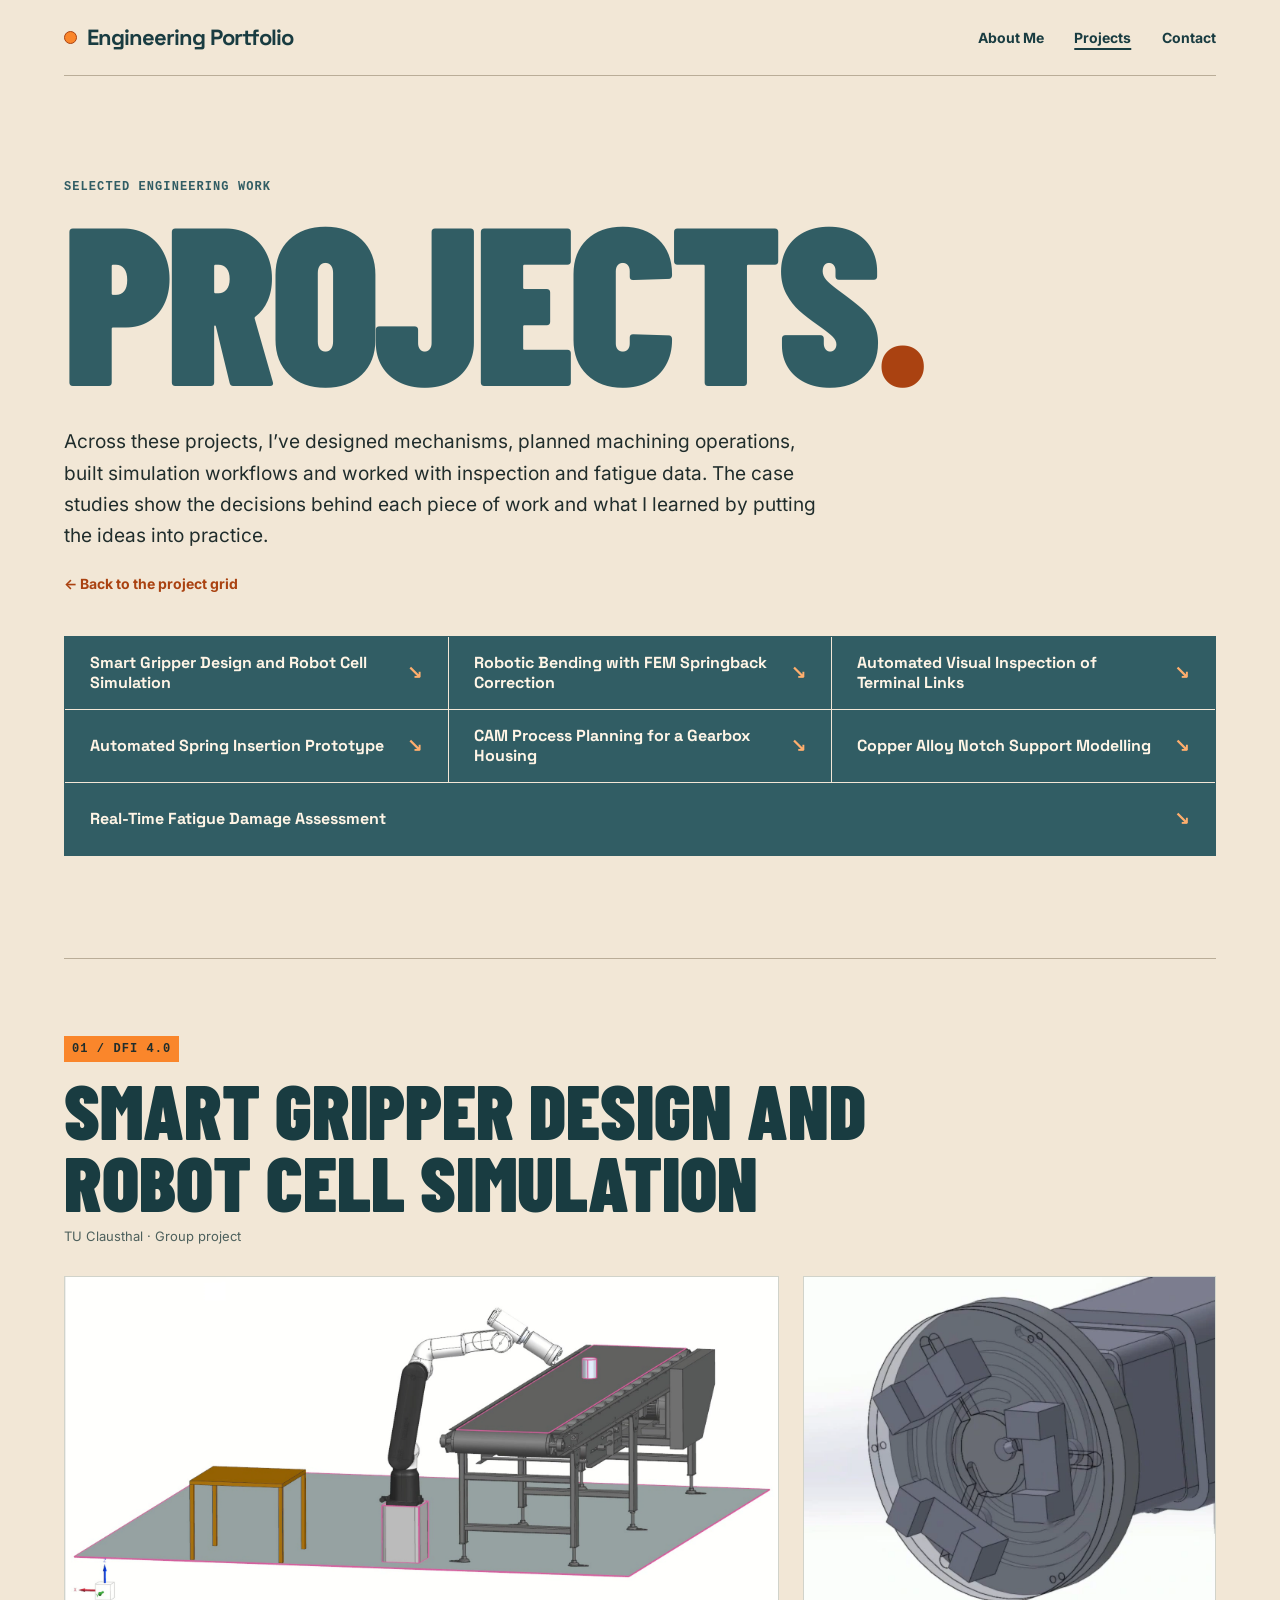
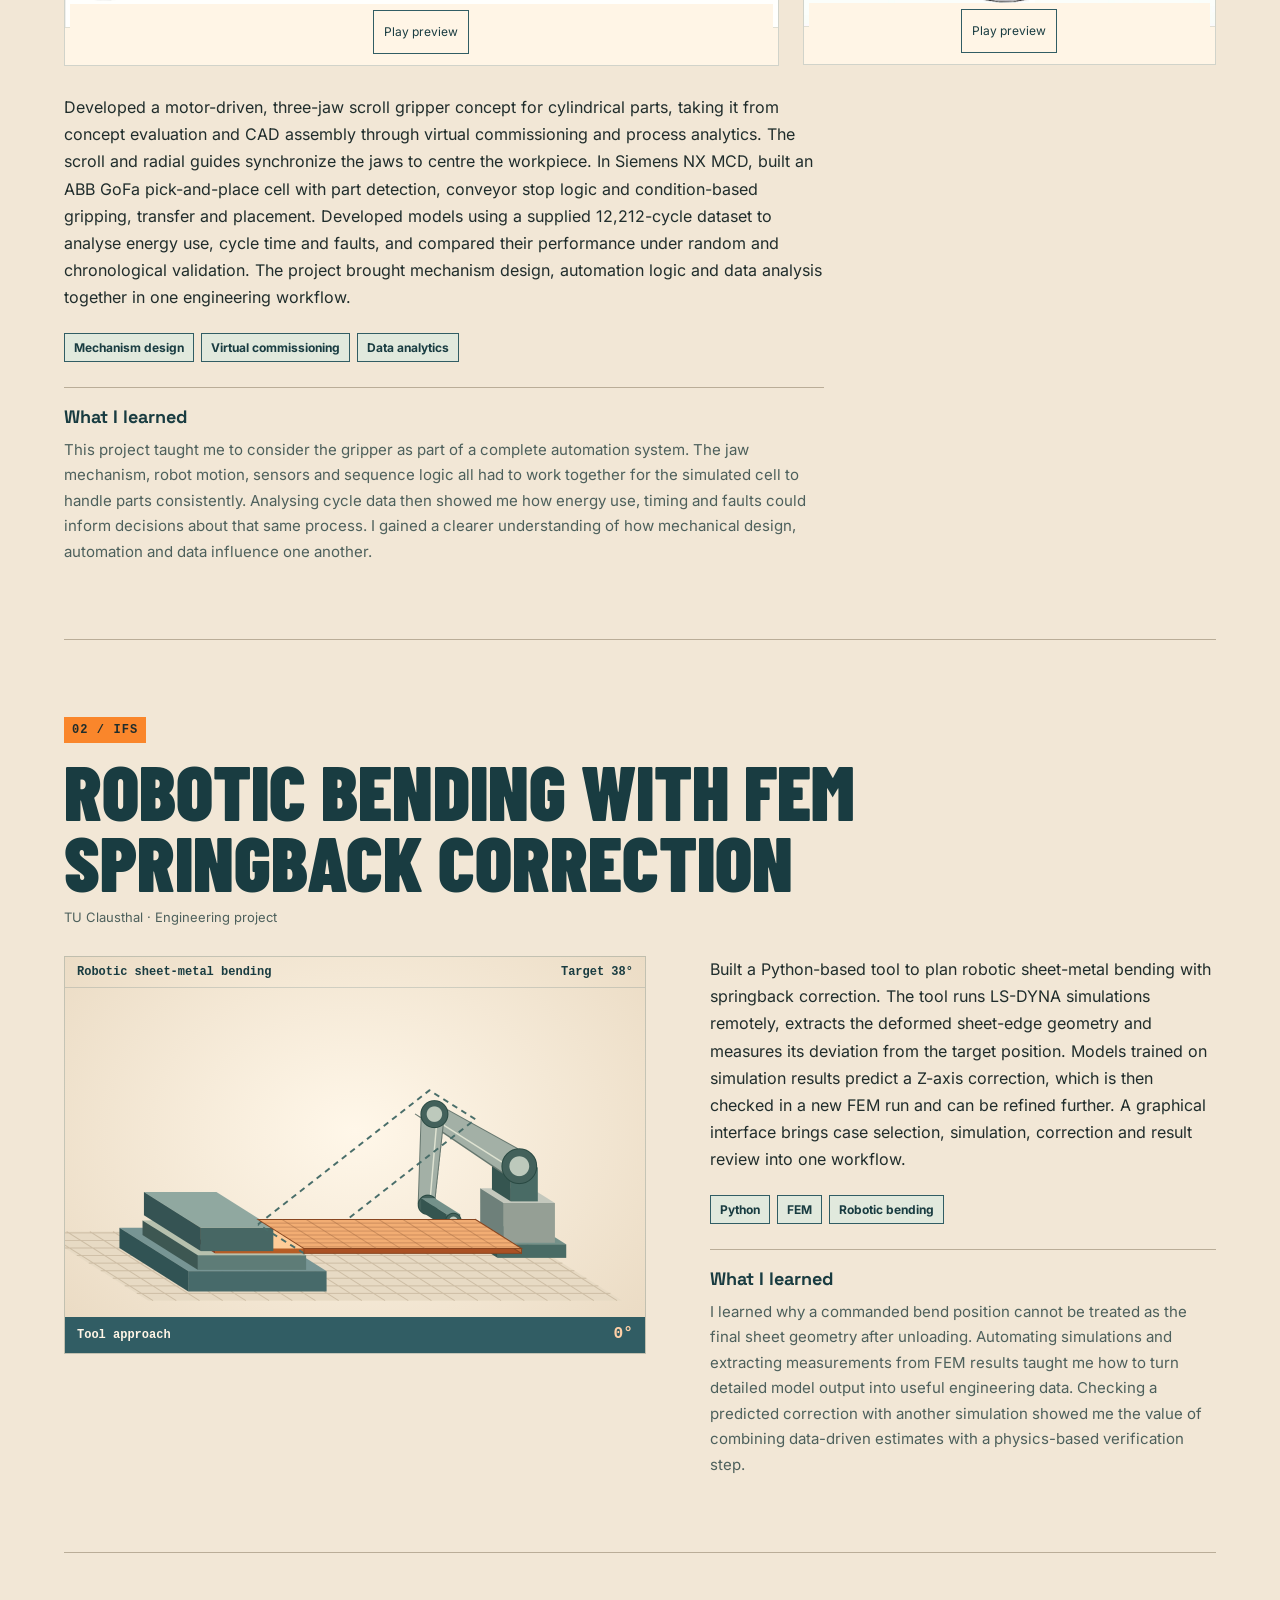
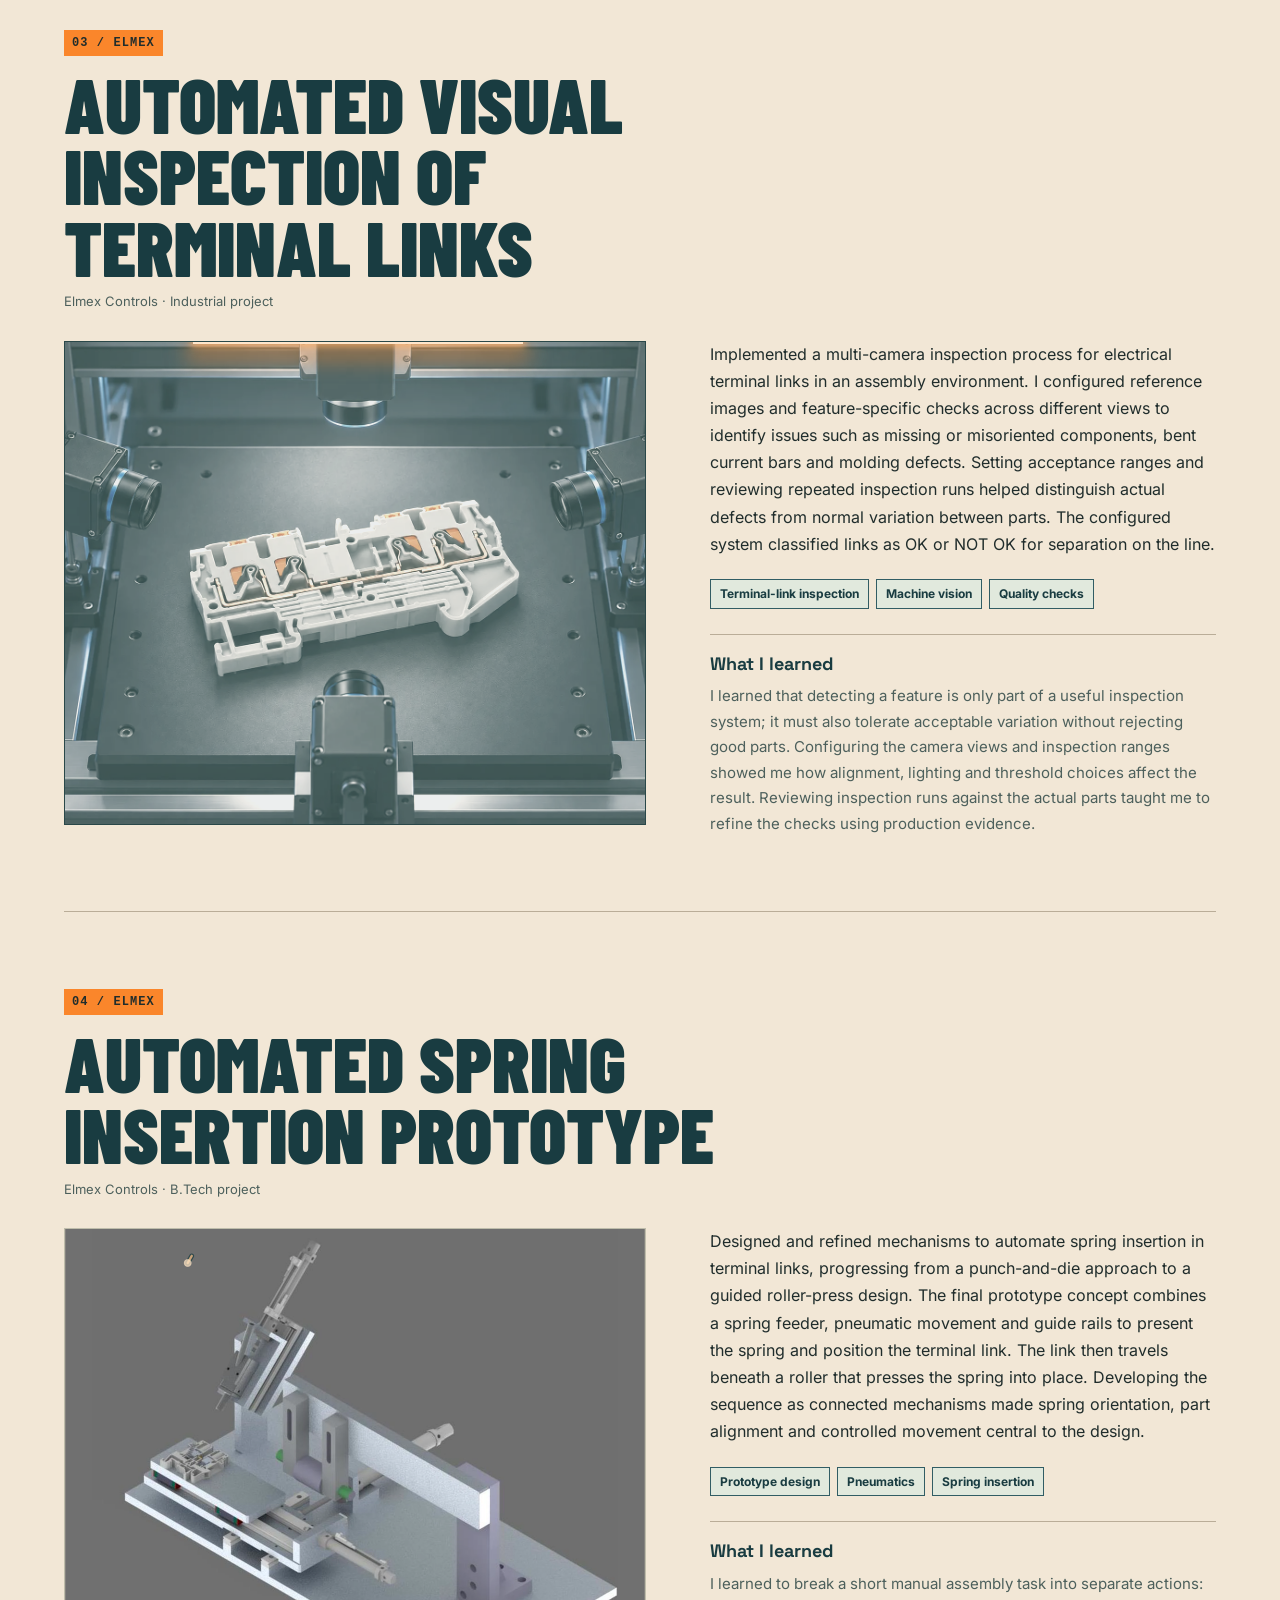
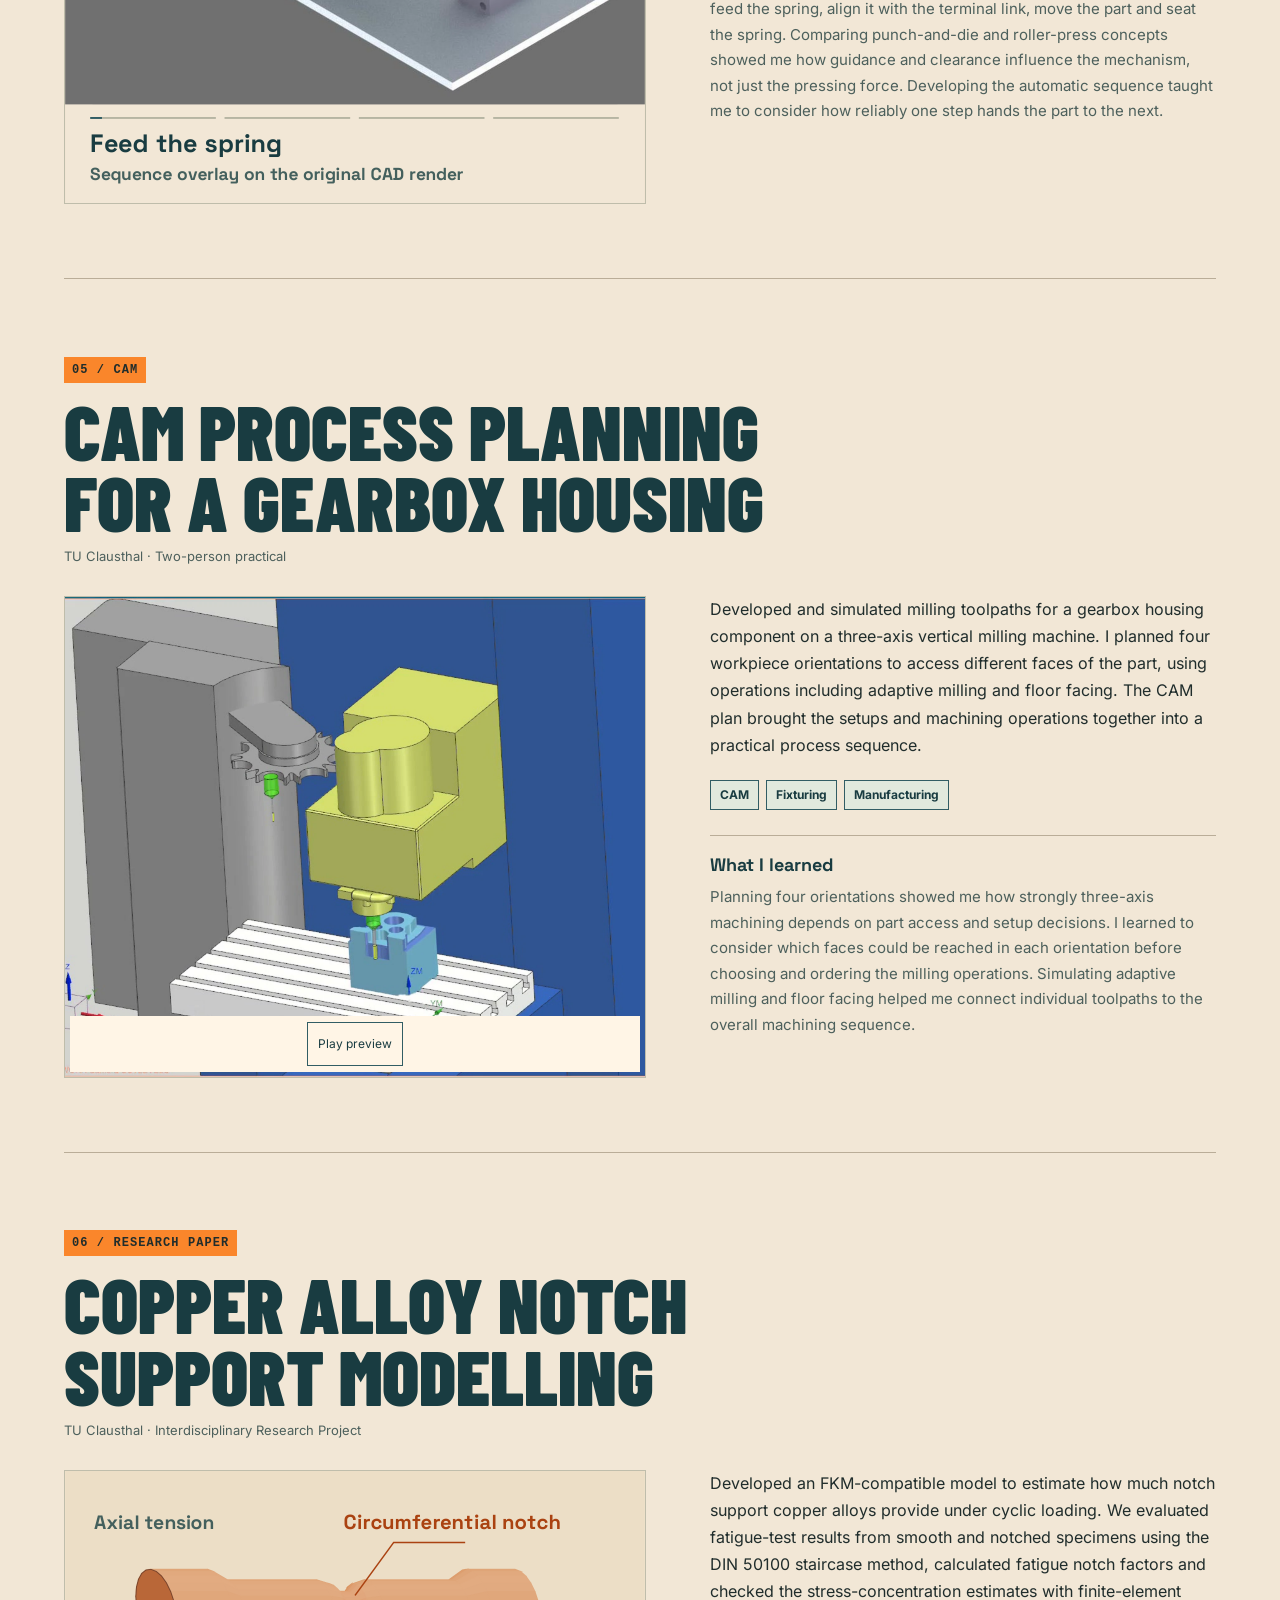
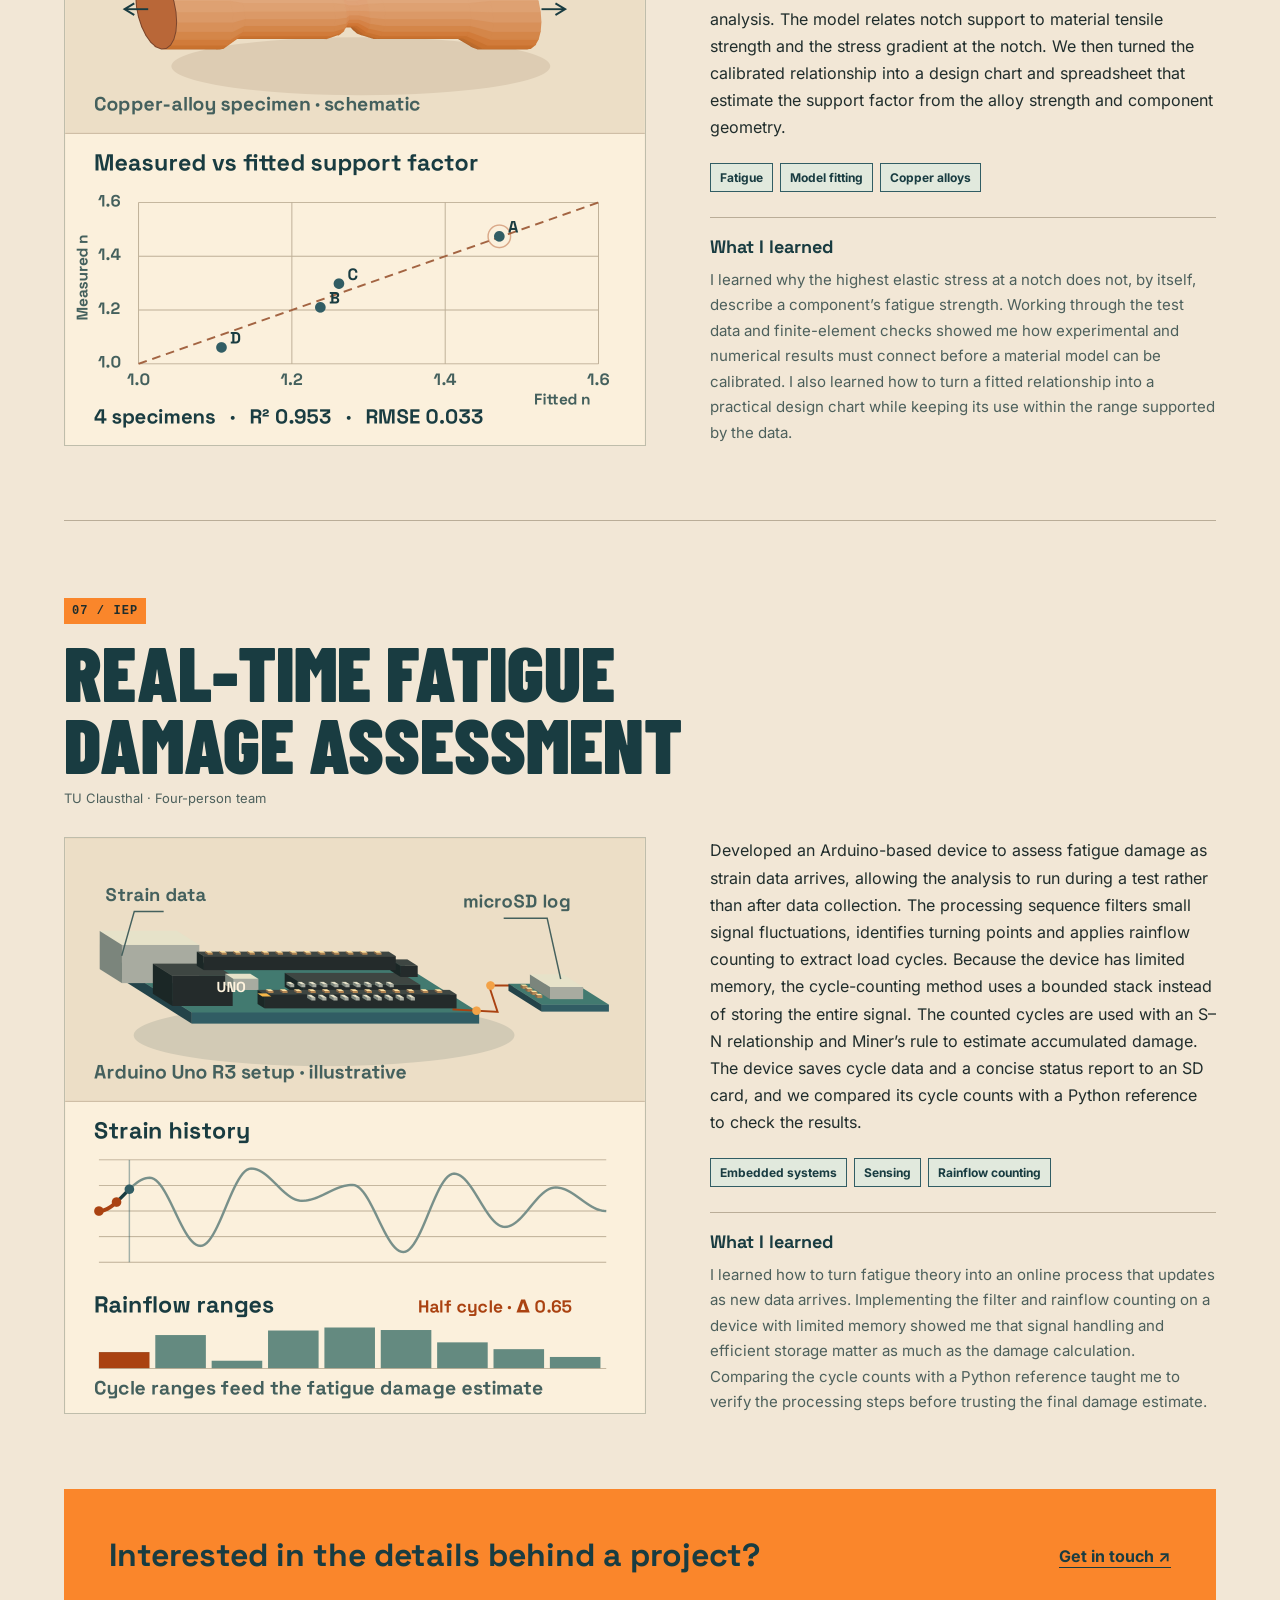
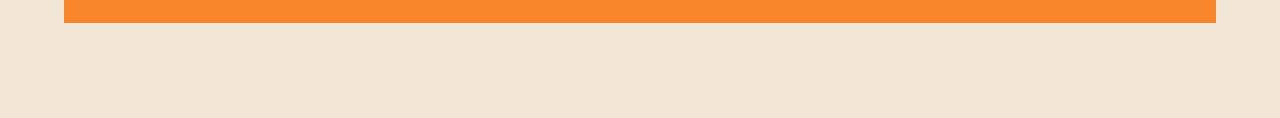
==== commit cfa58977: "Make portfolio previews ready and restore globe motion" ====
--- a/projects/index.html
+++ b/projects/index.html
@@ -1,10 +1,10 @@
-<!doctype html><html lang="en"><head><meta charset="utf-8"><meta name="viewport" content="width=device-width, initial-scale=1"><meta name="theme-color" content="#f2e7d6"><meta name="description" content="Engineering projects by Dhruv Bhatt across automation, mechanical design, simulation, data and sensing."><title>Projects — Dhruv Bhatt</title><link rel="stylesheet" href="../portfolio.css?v=editorial-2"><link rel="stylesheet" href="projects.css?v=editorial-4"><link rel="stylesheet" href="../visuals.css?v=editorial-3"><link rel="preload" href="../assets/fonts/inter-400.woff" as="font" type="font/woff" crossorigin><link rel="preload" href="../assets/fonts/barlow-condensed-900.woff2" as="font" type="font/woff2" crossorigin><script defer src="../assets/vendor/motion/motion-14.14.0.js"></script><script defer src="../site-motion.js?v=editorial-2"></script><script defer src="../media-playback.js?v=20261104-autoplay-v4"></script><script defer src="../engineering-projection.js?v=2"></script><script defer src="../fem-bending.js?v=4"></script><script defer src="../engineering-scenes.js?v=6"></script></head><body><a class="skip-link" href="#main">Skip to content</a><div class="shell"><header><a class="signature" href="../" aria-label="Engineering Portfolio, home">Engineering Portfolio</a><nav class="site-nav" aria-label="Main navigation"><a href="../#about">About Me</a><a href="./" aria-current="page">Projects</a><a href="../#contact">Contact</a></nav></header><main id="main"><div class="projects-intro"><p class="section-kicker">Selected engineering work</p><h1>Projects<span aria-hidden="true">.</span></h1><p>Across these projects, I’ve designed mechanisms, planned machining operations, built simulation workflows and worked with inspection and fatigue data. The case studies show the decisions behind each piece of work and what I learned by putting the ideas into practice.</p><a href="../" class="back-link">← Back to the project grid</a></div><nav class="project-index" aria-label="Jump to a project"><a href="#gripper">Smart Gripper Design and Robot Cell Simulation</a><a href="#ifs">Robotic Bending with FEM Springback Correction</a><a href="#elmex">Automated Visual Inspection of Terminal Links</a><a href="#assembly">Automated Spring Insertion Prototype</a><a href="#cam">CAM Process Planning for a Gearbox Housing</a><a href="#irp">Copper Alloy Notch Support Modelling</a><a href="#iep">Real-Time Fatigue Damage Assessment</a></nav><div class="project-list"><article class="project-detail" id="gripper"><div class="project-heading"><p class="section-kicker">01 / DFI 4.0</p><h2>Smart Gripper Design and Robot Cell Simulation</h2><p class="project-context">TU Clausthal · Group project</p></div><div class="project-gallery">
+<!doctype html><html lang="en"><head><meta charset="utf-8"><meta name="viewport" content="width=device-width, initial-scale=1"><meta name="theme-color" content="#f2e7d6"><meta name="description" content="Engineering projects by Dhruv Bhatt across automation, mechanical design, simulation, data and sensing."><title>Projects — Dhruv Bhatt</title><link rel="stylesheet" href="../portfolio.css?v=editorial-13"><link rel="stylesheet" href="projects.css?v=editorial-4"><link rel="stylesheet" href="../visuals.css?v=editorial-3"><link rel="preload" href="../assets/fonts/inter-400.woff" as="font" type="font/woff" crossorigin><link rel="preload" href="../assets/fonts/barlow-condensed-900.woff2" as="font" type="font/woff2" crossorigin><link rel="preload" as="image" href="../assets/high-res/inspection-bed.webp"><link rel="preload" as="image" href="../assets/high-res/spring-insertion.webp"><script defer src="../assets/vendor/motion/motion-14.14.0.js"></script><script defer src="../site-motion.js?v=editorial-2"></script><script defer src="../media-playback.js?v=5"></script><script defer src="../engineering-projection.js?v=2"></script><script defer src="../fem-bending.js?v=4"></script><script defer src="../engineering-scenes.js?v=7"></script></head><body><a class="skip-link" href="#main">Skip to content</a><div class="shell"><header><a class="signature" href="../" aria-label="Engineering Portfolio, home">Engineering Portfolio</a><nav class="site-nav" aria-label="Main navigation"><a href="../#about">About Me</a><a href="./" aria-current="page">Projects</a><a href="../#contact">Contact</a></nav></header><main id="main"><div class="projects-intro"><p class="section-kicker">Selected engineering work</p><h1>Projects<span aria-hidden="true">.</span></h1><p>Across these projects, I’ve designed mechanisms, planned machining operations, built simulation workflows and worked with inspection and fatigue data. The case studies show the decisions behind each piece of work and what I learned by putting the ideas into practice.</p><a href="../" class="back-link">← Back to the project grid</a></div><nav class="project-index" aria-label="Jump to a project"><a href="#gripper">Smart Gripper Design and Robot Cell Simulation</a><a href="#ifs">Robotic Bending with FEM Springback Correction</a><a href="#elmex">Automated Visual Inspection of Terminal Links</a><a href="#assembly">Automated Spring Insertion Prototype</a><a href="#cam">CAM Process Planning for a Gearbox Housing</a><a href="#irp">Copper Alloy Notch Support Modelling</a><a href="#iep">Real-Time Fatigue Damage Assessment</a></nav><div class="project-list"><article class="project-detail" id="gripper"><div class="project-heading"><p class="section-kicker">01 / DFI 4.0</p><h2>Smart Gripper Design and Robot Cell Simulation</h2><p class="project-context">TU Clausthal · Group project</p></div><div class="project-gallery">
   <figure class="project-media robot-cell-media">
-    <video width="1918" height="942" data-src="../assets/high-res/gripper-cell.mp4" poster="../assets/high-res/gripper-cell.webp" muted loop playsinline preload="none" aria-label="Robot-cell pick-and-place sequence in Siemens NX MCD"></video>
+    <video width="1918" height="942" src="../assets/high-res/gripper-cell.mp4" poster="../assets/high-res/gripper-cell.webp" muted loop playsinline preload="auto" aria-label="Robot-cell pick-and-place sequence in Siemens NX MCD"></video>
     <figcaption>Robot cell simulation</figcaption>
   </figure>
   <figure class="project-media gripper-media">
-    <video width="900" height="764" data-src="../assets/high-res/gripper-mechanism-preview.mp4" poster="../assets/high-res/gripper-mechanism-preview.webp" muted loop playsinline preload="none" aria-label="CAD animation of the three-jaw gripper mechanism"></video>
+    <video width="900" height="764" src="../assets/high-res/gripper-mechanism-preview.mp4" poster="../assets/high-res/gripper-mechanism-preview.webp" muted loop playsinline preload="auto" aria-label="CAD animation of the three-jaw gripper mechanism"></video>
     <figcaption><a href="../assets/high-res/gripper-mechanism.mp4" target="_blank" rel="noopener" aria-label="Open the full-size gripper mechanism video">Gripper mechanism <span aria-hidden="true">↗</span></a></figcaption>
   </figure>
-</div><div class="project-content"><p class="project-description">Developed a motor-driven, three-jaw scroll gripper concept for cylindrical parts, taking it from concept evaluation and CAD assembly through virtual commissioning and process analytics. The scroll and radial guides synchronize the jaws to centre the workpiece. In Siemens NX MCD, built an ABB GoFa pick-and-place cell with part detection, conveyor stop logic and condition-based gripping, transfer and placement. Developed models using a supplied 12,212-cycle dataset to analyse energy use, cycle time and faults, and compared their performance under random and chronological validation. The project brought mechanism design, automation logic and data analysis together in one engineering workflow.</p><div class="project-tags"><span>Mechanism design</span><span>Virtual commissioning</span><span>Data analytics</span></div><div class="project-learning"><h3>What I learned</h3><p>This project taught me to consider the gripper as part of a complete automation system. The jaw mechanism, robot motion, sensors and sequence logic all had to work together for the simulated cell to handle parts consistently. Analysing cycle data then showed me how energy use, timing and faults could inform decisions about that same process. I gained a clearer understanding of how mechanical design, automation and data influence one another.</p></div></div></article><article class="project-detail" id="ifs"><div class="project-heading"><p class="section-kicker">02 / IFS</p><h2>Robotic Bending with FEM Springback Correction</h2><p class="project-context">TU Clausthal · Engineering project</p></div><div class="project-media fem-visual"></div><div class="project-content"><p class="project-description">Built a Python-based tool to plan robotic sheet-metal bending with springback correction. The tool runs LS-DYNA simulations remotely, extracts the deformed sheet-edge geometry and measures its deviation from the target position. Models trained on simulation results predict a Z-axis correction, which is then checked in a new FEM run and can be refined further. A graphical interface brings case selection, simulation, correction and result review into one workflow.</p><div class="project-tags"><span>Python</span><span>FEM</span><span>Robotic bending</span></div><div class="project-learning"><h3>What I learned</h3><p>I learned why a commanded bend position cannot be treated as the final sheet geometry after unloading. Automating simulations and extracting measurements from FEM results taught me how to turn detailed model output into useful engineering data. Checking a predicted correction with another simulation showed me the value of combining data-driven estimates with a physics-based verification step.</p></div></div></article><article class="project-detail" id="elmex"><div class="project-heading"><p class="section-kicker">03 / ELMEX</p><h2>Automated Visual Inspection of Terminal Links</h2><p class="project-context">Elmex Controls · Industrial project</p></div><div class="project-media scan-visual"><span class="scan-frame"><img loading="lazy" decoding="async" src="../assets/high-res/inspection-bed.webp" alt="Concept visualization of a terminal link lying flat beneath a scanner with three surrounding cameras"><span class="scan-beam" aria-hidden="true"></span></span></div><div class="project-content"><p class="project-description">Implemented a multi-camera inspection process for electrical terminal links in an assembly environment. I configured reference images and feature-specific checks across different views to identify issues such as missing or misoriented components, bent current bars and molding defects. Setting acceptance ranges and reviewing repeated inspection runs helped distinguish actual defects from normal variation between parts. The configured system classified links as OK or NOT OK for separation on the line.</p><div class="project-tags"><span>Terminal-link inspection</span><span>Machine vision</span><span>Quality checks</span></div><div class="project-learning"><h3>What I learned</h3><p>I learned that detecting a feature is only part of a useful inspection system; it must also tolerate acceptable variation without rejecting good parts. Configuring the camera views and inspection ranges showed me how alignment, lighting and threshold choices affect the result. Reviewing inspection runs against the actual parts taught me to refine the checks using production evidence.</p></div></div></article><article class="project-detail" id="assembly"><div class="project-heading"><p class="section-kicker">04 / ELMEX</p><h2>Automated Spring Insertion Prototype</h2><p class="project-context">Elmex Controls · B.Tech project</p></div><div class="project-media research-scene"><canvas class="project-animation" data-project-animation="assembly" role="img" aria-label="Original CAD render of the spring insertion prototype with an animated trace showing feeding, terminal link positioning, carrier travel and roller pressing."></canvas></div><div class="project-content"><p class="project-description">Designed and refined mechanisms to automate spring insertion in terminal links, progressing from a punch-and-die approach to a guided roller-press design. The final prototype concept combines a spring feeder, pneumatic movement and guide rails to present the spring and position the terminal link. The link then travels beneath a roller that presses the spring into place. Developing the sequence as connected mechanisms made spring orientation, part alignment and controlled movement central to the design.</p><div class="project-tags"><span>Prototype design</span><span>Pneumatics</span><span>Spring insertion</span></div><div class="project-learning"><h3>What I learned</h3><p>I learned to break a short manual assembly task into separate actions: feed the spring, align it with the terminal link, move the part and seat the spring. Comparing punch-and-die and roller-press concepts showed me how guidance and clearance influence the mechanism, not just the pressing force. Developing the automatic sequence taught me to consider how reliably one step hands the part to the next.</p></div></div></article><article class="project-detail" id="cam"><div class="project-heading"><p class="section-kicker">05 / CAM</p><h2>CAM Process Planning for a Gearbox Housing</h2><p class="project-context">TU Clausthal · Two-person practical</p></div><div class="project-media cam-media"><video width="932" height="772" data-src="../assets/high-res/gearbox-cam.mp4" poster="../assets/high-res/gearbox-cam.webp" muted loop playsinline preload="none" aria-label="Gearbox Housing CAM project simulation"></video></div><div class="project-content"><p class="project-description">Developed and simulated milling toolpaths for a gearbox housing component on a three-axis vertical milling machine. I planned four workpiece orientations to access different faces of the part, using operations including adaptive milling and floor facing. The CAM plan brought the setups and machining operations together into a practical process sequence.</p><div class="project-tags"><span>CAM</span><span>Fixturing</span><span>Manufacturing</span></div><div class="project-learning"><h3>What I learned</h3><p>Planning four orientations showed me how strongly three-axis machining depends on part access and setup decisions. I learned to consider which faces could be reached in each orientation before choosing and ordering the milling operations. Simulating adaptive milling and floor facing helped me connect individual toolpaths to the overall machining sequence.</p></div></div></article><article class="project-detail" id="irp"><div class="project-heading"><p class="section-kicker">06 / RESEARCH PAPER</p><h2>Copper Alloy Notch Support Modelling</h2><p class="project-context">TU Clausthal · Interdisciplinary Research Project</p></div><div class="project-media research-scene"><canvas class="project-animation" data-project-animation="copper" role="img" aria-label="A copper-alloy specimen under illustrative axial tension and a comparison of measured and fitted notch support factors for four specimens. Model R squared is 0.953."></canvas></div><div class="project-content"><p class="project-description">Developed an FKM-compatible model to estimate how much notch support copper alloys provide under cyclic loading. We evaluated fatigue-test results from smooth and notched specimens using the DIN 50100 staircase method, calculated fatigue notch factors and checked the stress-concentration estimates with finite-element analysis. The model relates notch support to material tensile strength and the stress gradient at the notch. We then turned the calibrated relationship into a design chart and spreadsheet that estimate the support factor from the alloy strength and component geometry.</p><div class="project-tags"><span>Fatigue</span><span>Model fitting</span><span>Copper alloys</span></div><div class="project-learning"><h3>What I learned</h3><p>I learned why the highest elastic stress at a notch does not, by itself, describe a component’s fatigue strength. Working through the test data and finite-element checks showed me how experimental and numerical results must connect before a material model can be calibrated. I also learned how to turn a fitted relationship into a practical design chart while keeping its use within the range supported by the data.</p></div></div></article><article class="project-detail" id="iep"><div class="project-heading"><p class="section-kicker">07 / IEP</p><h2>Real-Time Fatigue Damage Assessment</h2><p class="project-context">TU Clausthal · Four-person team</p></div><div class="project-media research-scene"><canvas class="project-animation" data-project-animation="fatigue" role="img" aria-label="Illustrative Arduino Uno R3 and microSD hardware setup with animated signal transfer. A continuous strain sweep and highlighted turning points show full and half rainflow cycle ranges."></canvas></div><div class="project-content"><p class="project-description">Developed an Arduino-based device to assess fatigue damage as strain data arrives, allowing the analysis to run during a test rather than after data collection. The processing sequence filters small signal fluctuations, identifies turning points and applies rainflow counting to extract load cycles. Because the device has limited memory, the cycle-counting method uses a bounded stack instead of storing the entire signal. The counted cycles are used with an S–N relationship and Miner’s rule to estimate accumulated damage. The device saves cycle data and a concise status report to an SD card, and we compared its cycle counts with a Python reference to check the results.</p><div class="project-tags"><span>Embedded systems</span><span>Sensing</span><span>Rainflow counting</span></div><div class="project-learning"><h3>What I learned</h3><p>I learned how to turn fatigue theory into an online process that updates as new data arrives. Implementing the filter and rainflow counting on a device with limited memory showed me that signal handling and efficient storage matter as much as the damage calculation. Comparing the cycle counts with a Python reference taught me to verify the processing steps before trusting the final damage estimate.</p></div></div></article></div><div class="projects-end"><p>Interested in the details behind a project?</p><a href="mailto:bhattdhruv.de@gmail.com">Get in touch ↗</a></div></main></div></body></html>+</div><div class="project-content"><p class="project-description">Developed a motor-driven, three-jaw scroll gripper concept for cylindrical parts, taking it from concept evaluation and CAD assembly through virtual commissioning and process analytics. The scroll and radial guides synchronize the jaws to centre the workpiece. In Siemens NX MCD, built an ABB GoFa pick-and-place cell with part detection, conveyor stop logic and condition-based gripping, transfer and placement. Developed models using a supplied 12,212-cycle dataset to analyse energy use, cycle time and faults, and compared their performance under random and chronological validation. The project brought mechanism design, automation logic and data analysis together in one engineering workflow.</p><div class="project-tags"><span>Mechanism design</span><span>Virtual commissioning</span><span>Data analytics</span></div><div class="project-learning"><h3>What I learned</h3><p>This project taught me to consider the gripper as part of a complete automation system. The jaw mechanism, robot motion, sensors and sequence logic all had to work together for the simulated cell to handle parts consistently. Analysing cycle data then showed me how energy use, timing and faults could inform decisions about that same process. I gained a clearer understanding of how mechanical design, automation and data influence one another.</p></div></div></article><article class="project-detail" id="ifs"><div class="project-heading"><p class="section-kicker">02 / IFS</p><h2>Robotic Bending with FEM Springback Correction</h2><p class="project-context">TU Clausthal · Engineering project</p></div><div class="project-media fem-visual"></div><div class="project-content"><p class="project-description">Built a Python-based tool to plan robotic sheet-metal bending with springback correction. The tool runs LS-DYNA simulations remotely, extracts the deformed sheet-edge geometry and measures its deviation from the target position. Models trained on simulation results predict a Z-axis correction, which is then checked in a new FEM run and can be refined further. A graphical interface brings case selection, simulation, correction and result review into one workflow.</p><div class="project-tags"><span>Python</span><span>FEM</span><span>Robotic bending</span></div><div class="project-learning"><h3>What I learned</h3><p>I learned why a commanded bend position cannot be treated as the final sheet geometry after unloading. Automating simulations and extracting measurements from FEM results taught me how to turn detailed model output into useful engineering data. Checking a predicted correction with another simulation showed me the value of combining data-driven estimates with a physics-based verification step.</p></div></div></article><article class="project-detail" id="elmex"><div class="project-heading"><p class="section-kicker">03 / ELMEX</p><h2>Automated Visual Inspection of Terminal Links</h2><p class="project-context">Elmex Controls · Industrial project</p></div><div class="project-media scan-visual"><span class="scan-frame"><img decoding="async" src="../assets/high-res/inspection-bed.webp" alt="Concept visualization of a terminal link lying flat beneath a scanner with three surrounding cameras"><span class="scan-beam" aria-hidden="true"></span></span></div><div class="project-content"><p class="project-description">Implemented a multi-camera inspection process for electrical terminal links in an assembly environment. I configured reference images and feature-specific checks across different views to identify issues such as missing or misoriented components, bent current bars and molding defects. Setting acceptance ranges and reviewing repeated inspection runs helped distinguish actual defects from normal variation between parts. The configured system classified links as OK or NOT OK for separation on the line.</p><div class="project-tags"><span>Terminal-link inspection</span><span>Machine vision</span><span>Quality checks</span></div><div class="project-learning"><h3>What I learned</h3><p>I learned that detecting a feature is only part of a useful inspection system; it must also tolerate acceptable variation without rejecting good parts. Configuring the camera views and inspection ranges showed me how alignment, lighting and threshold choices affect the result. Reviewing inspection runs against the actual parts taught me to refine the checks using production evidence.</p></div></div></article><article class="project-detail" id="assembly"><div class="project-heading"><p class="section-kicker">04 / ELMEX</p><h2>Automated Spring Insertion Prototype</h2><p class="project-context">Elmex Controls · B.Tech project</p></div><div class="project-media research-scene"><canvas class="project-animation" data-project-animation="assembly" role="img" aria-label="Original CAD render of the spring insertion prototype with an animated trace showing feeding, terminal link positioning, carrier travel and roller pressing."></canvas></div><div class="project-content"><p class="project-description">Designed and refined mechanisms to automate spring insertion in terminal links, progressing from a punch-and-die approach to a guided roller-press design. The final prototype concept combines a spring feeder, pneumatic movement and guide rails to present the spring and position the terminal link. The link then travels beneath a roller that presses the spring into place. Developing the sequence as connected mechanisms made spring orientation, part alignment and controlled movement central to the design.</p><div class="project-tags"><span>Prototype design</span><span>Pneumatics</span><span>Spring insertion</span></div><div class="project-learning"><h3>What I learned</h3><p>I learned to break a short manual assembly task into separate actions: feed the spring, align it with the terminal link, move the part and seat the spring. Comparing punch-and-die and roller-press concepts showed me how guidance and clearance influence the mechanism, not just the pressing force. Developing the automatic sequence taught me to consider how reliably one step hands the part to the next.</p></div></div></article><article class="project-detail" id="cam"><div class="project-heading"><p class="section-kicker">05 / CAM</p><h2>CAM Process Planning for a Gearbox Housing</h2><p class="project-context">TU Clausthal · Two-person practical</p></div><div class="project-media cam-media"><video width="932" height="772" src="../assets/high-res/gearbox-cam.mp4" poster="../assets/high-res/gearbox-cam.webp" muted loop playsinline preload="auto" aria-label="Gearbox Housing CAM project simulation"></video></div><div class="project-content"><p class="project-description">Developed and simulated milling toolpaths for a gearbox housing component on a three-axis vertical milling machine. I planned four workpiece orientations to access different faces of the part, using operations including adaptive milling and floor facing. The CAM plan brought the setups and machining operations together into a practical process sequence.</p><div class="project-tags"><span>CAM</span><span>Fixturing</span><span>Manufacturing</span></div><div class="project-learning"><h3>What I learned</h3><p>Planning four orientations showed me how strongly three-axis machining depends on part access and setup decisions. I learned to consider which faces could be reached in each orientation before choosing and ordering the milling operations. Simulating adaptive milling and floor facing helped me connect individual toolpaths to the overall machining sequence.</p></div></div></article><article class="project-detail" id="irp"><div class="project-heading"><p class="section-kicker">06 / RESEARCH PAPER</p><h2>Copper Alloy Notch Support Modelling</h2><p class="project-context">TU Clausthal · Interdisciplinary Research Project</p></div><div class="project-media research-scene"><canvas class="project-animation" data-project-animation="copper" role="img" aria-label="A copper-alloy specimen under illustrative axial tension and a comparison of measured and fitted notch support factors for four specimens. Model R squared is 0.953."></canvas></div><div class="project-content"><p class="project-description">Developed an FKM-compatible model to estimate how much notch support copper alloys provide under cyclic loading. We evaluated fatigue-test results from smooth and notched specimens using the DIN 50100 staircase method, calculated fatigue notch factors and checked the stress-concentration estimates with finite-element analysis. The model relates notch support to material tensile strength and the stress gradient at the notch. We then turned the calibrated relationship into a design chart and spreadsheet that estimate the support factor from the alloy strength and component geometry.</p><div class="project-tags"><span>Fatigue</span><span>Model fitting</span><span>Copper alloys</span></div><div class="project-learning"><h3>What I learned</h3><p>I learned why the highest elastic stress at a notch does not, by itself, describe a component’s fatigue strength. Working through the test data and finite-element checks showed me how experimental and numerical results must connect before a material model can be calibrated. I also learned how to turn a fitted relationship into a practical design chart while keeping its use within the range supported by the data.</p></div></div></article><article class="project-detail" id="iep"><div class="project-heading"><p class="section-kicker">07 / IEP</p><h2>Real-Time Fatigue Damage Assessment</h2><p class="project-context">TU Clausthal · Four-person team</p></div><div class="project-media research-scene"><canvas class="project-animation" data-project-animation="fatigue" role="img" aria-label="Illustrative Arduino Uno R3 and microSD hardware setup with animated signal transfer. A continuous strain sweep and highlighted turning points show full and half rainflow cycle ranges."></canvas></div><div class="project-content"><p class="project-description">Developed an Arduino-based device to assess fatigue damage as strain data arrives, allowing the analysis to run during a test rather than after data collection. The processing sequence filters small signal fluctuations, identifies turning points and applies rainflow counting to extract load cycles. Because the device has limited memory, the cycle-counting method uses a bounded stack instead of storing the entire signal. The counted cycles are used with an S–N relationship and Miner’s rule to estimate accumulated damage. The device saves cycle data and a concise status report to an SD card, and we compared its cycle counts with a Python reference to check the results.</p><div class="project-tags"><span>Embedded systems</span><span>Sensing</span><span>Rainflow counting</span></div><div class="project-learning"><h3>What I learned</h3><p>I learned how to turn fatigue theory into an online process that updates as new data arrives. Implementing the filter and rainflow counting on a device with limited memory showed me that signal handling and efficient storage matter as much as the damage calculation. Comparing the cycle counts with a Python reference taught me to verify the processing steps before trusting the final damage estimate.</p></div></div></article></div><div class="projects-end"><p>Interested in the details behind a project?</p><a href="mailto:bhattdhruv.de@gmail.com">Get in touch ↗</a></div></main></div></body></html>
--- a/portfolio.css
+++ b/portfolio.css
@@ -96,18 +96,8 @@
 .map-orbit-back,.map-orbit-front,.map-globe-mesh{fill:none}
 .map-orbit-back{stroke:#9ac1ae;stroke-width:1;opacity:.44}
 .map-orbit-front{stroke:#d0e2c9;stroke-width:1.25;opacity:.66}
-.map-globe-mesh{stroke:#accdbb;stroke-width:1;opacity:.65}
-@property --map-sphere-phase{syntax:"<angle>";inherits:false;initial-value:0deg}
-.map-globe-rotor{
-  transform-box:view-box;
-  transform-origin:center;
-  transform:rotateX(calc(27deg * sin(var(--map-sphere-phase)))) rotateY(calc(34deg * cos(var(--map-sphere-phase)))) rotateZ(calc(18deg * sin(var(--map-sphere-phase) + 27deg)));
-  animation:map-globe-drift 24s linear infinite;
-}
-.map-idle[data-orbit-running="false"] .map-globe-rotor{animation-play-state:paused}
-@keyframes map-globe-drift{to{--map-sphere-phase:360deg}}
-@media(prefers-reduced-motion:reduce){.map-idle:not([data-motion-opt-in="true"]) .map-globe-rotor{animation-play-state:paused}}
-.map-rotor-track{fill:none;stroke:#afe2cc;stroke-width:2;opacity:.68}
+.map-globe-mesh{stroke:#b1dfce;stroke-width:1.15;opacity:.72}
+.map-rotor-track{fill:none;stroke:#acf2d9;stroke-width:1.9;opacity:.83}
 .map-orbit-marker{fill:#e3efe0;stroke:#254d52;stroke-width:1.15}
 .map-orbit-accent{fill:var(--orange);stroke:#ffe2b0;stroke-width:1}
 .explorer.has-selection .map-idle{opacity:.25;filter:blur(1.5px)}
@@ -191,4 +181,3 @@
   .project-space,.domain,.map-idle,.action-primary{transition:none}
 }
 html[data-motion-enabled="false"] .project-space *,html[data-motion-enabled="false"] .project-media *,html[data-page-visible="false"] .project-space *,html[data-page-visible="false"] .project-media *{animation-play-state:paused!important}
-html[data-motion-enabled="true"] :is(.square,.project-media)[data-preview-state="loading"]::after{content:"Loading preview…";position:absolute;bottom:6px;left:6px;right:6px;padding:4px 6px;background:var(--cream);color:var(--ink);text-align:center;font-size:11px;pointer-events:none}
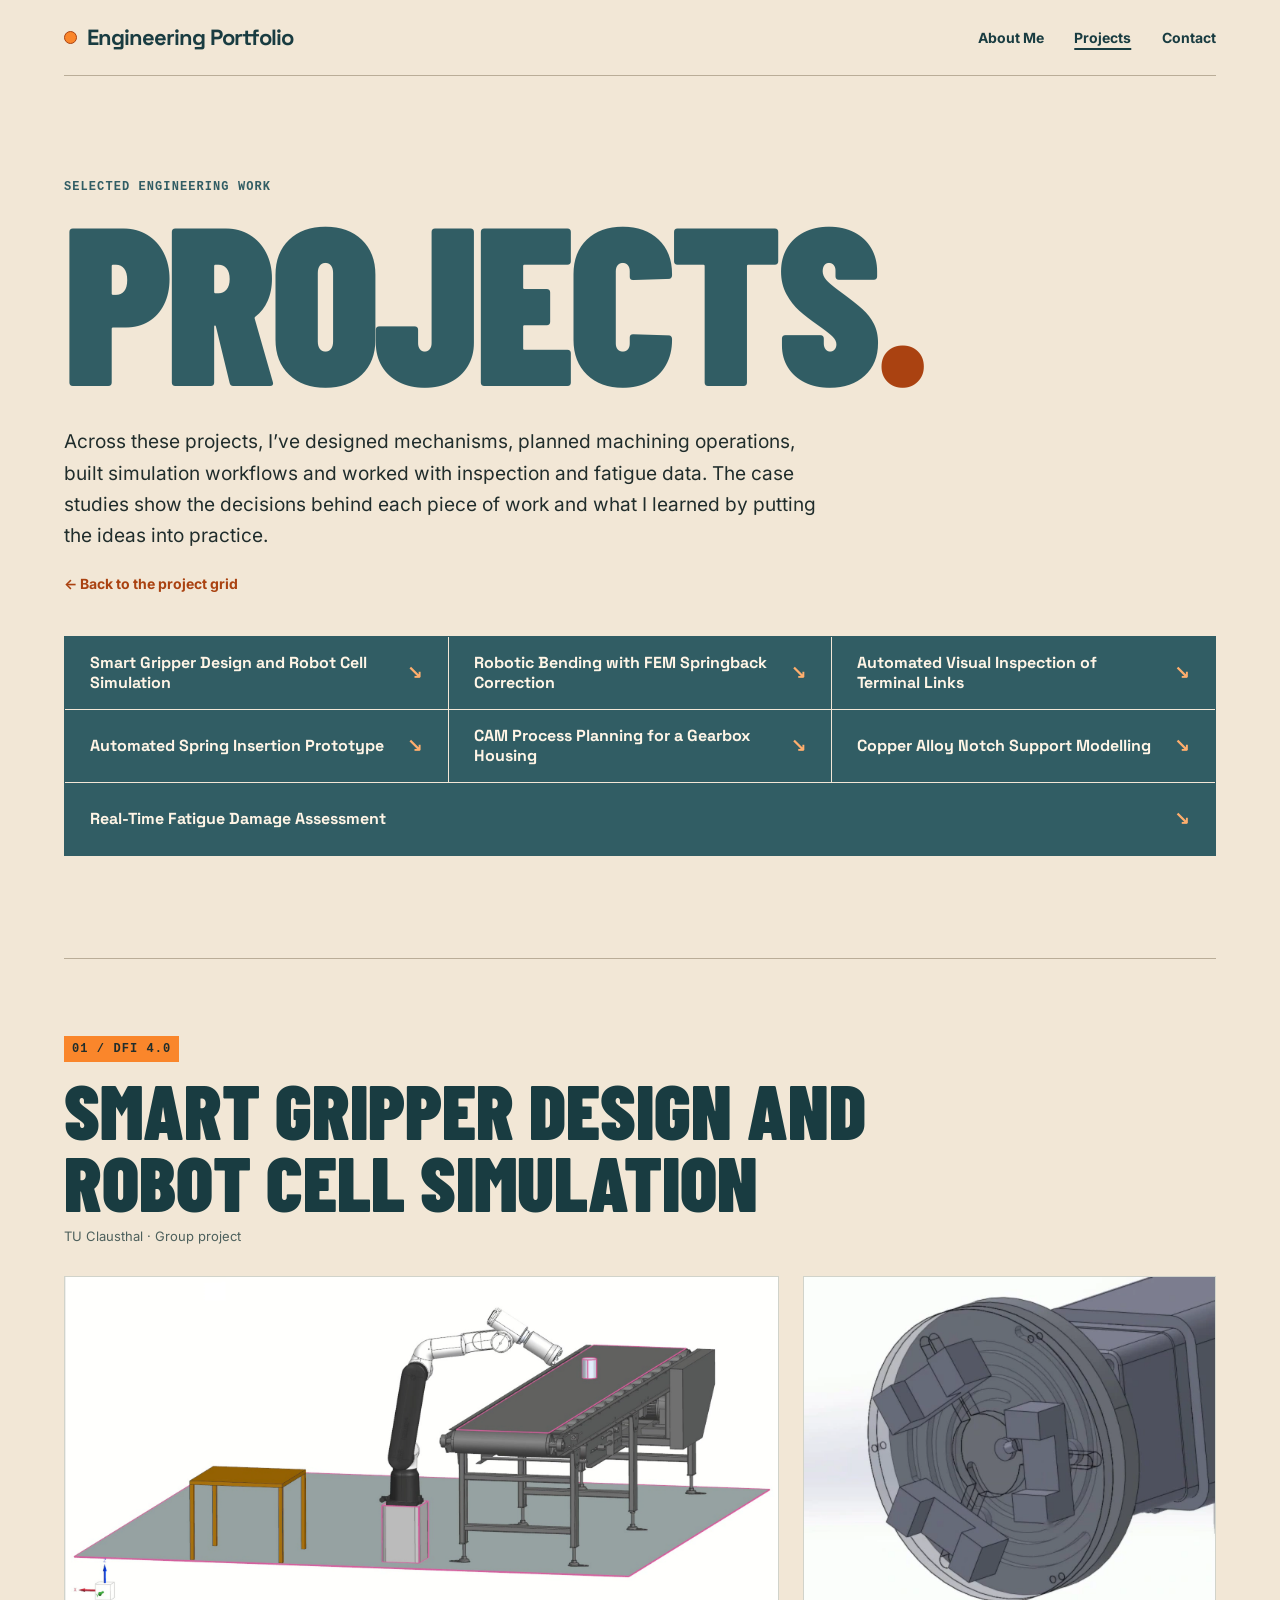
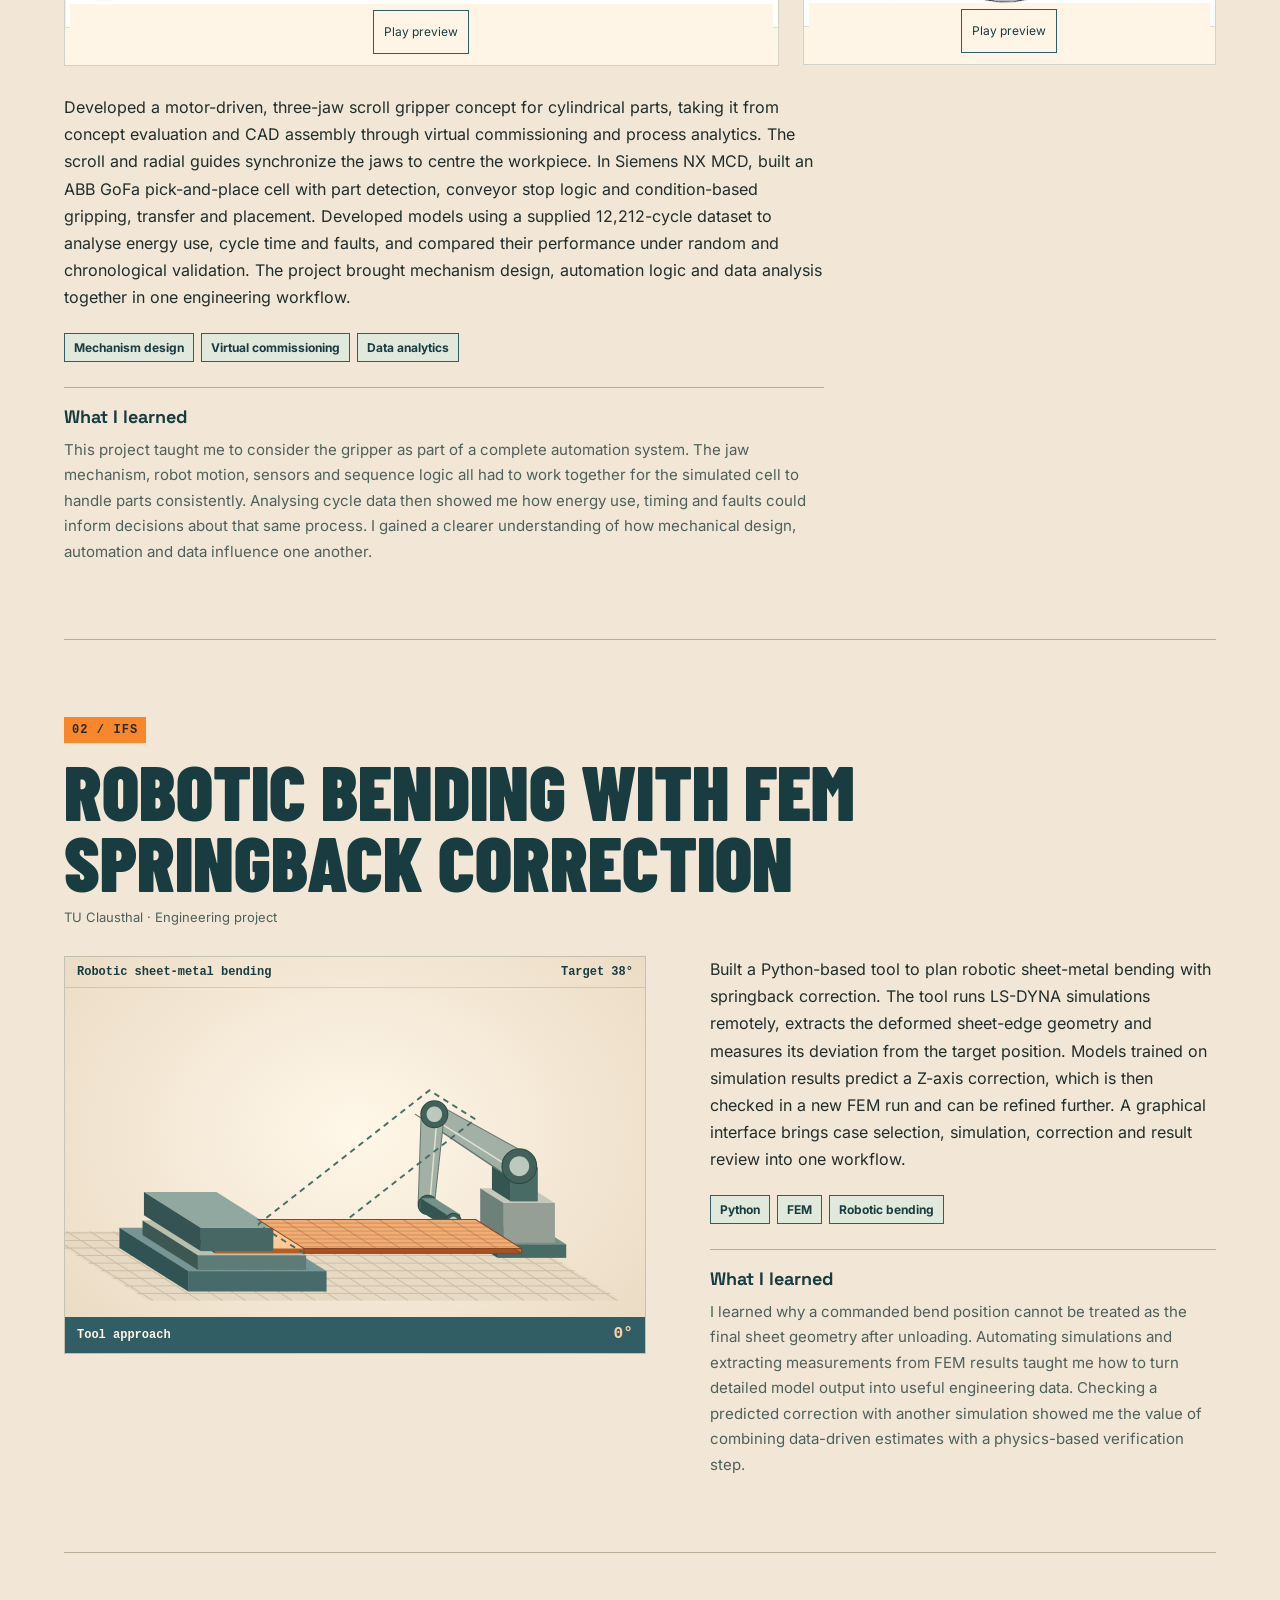
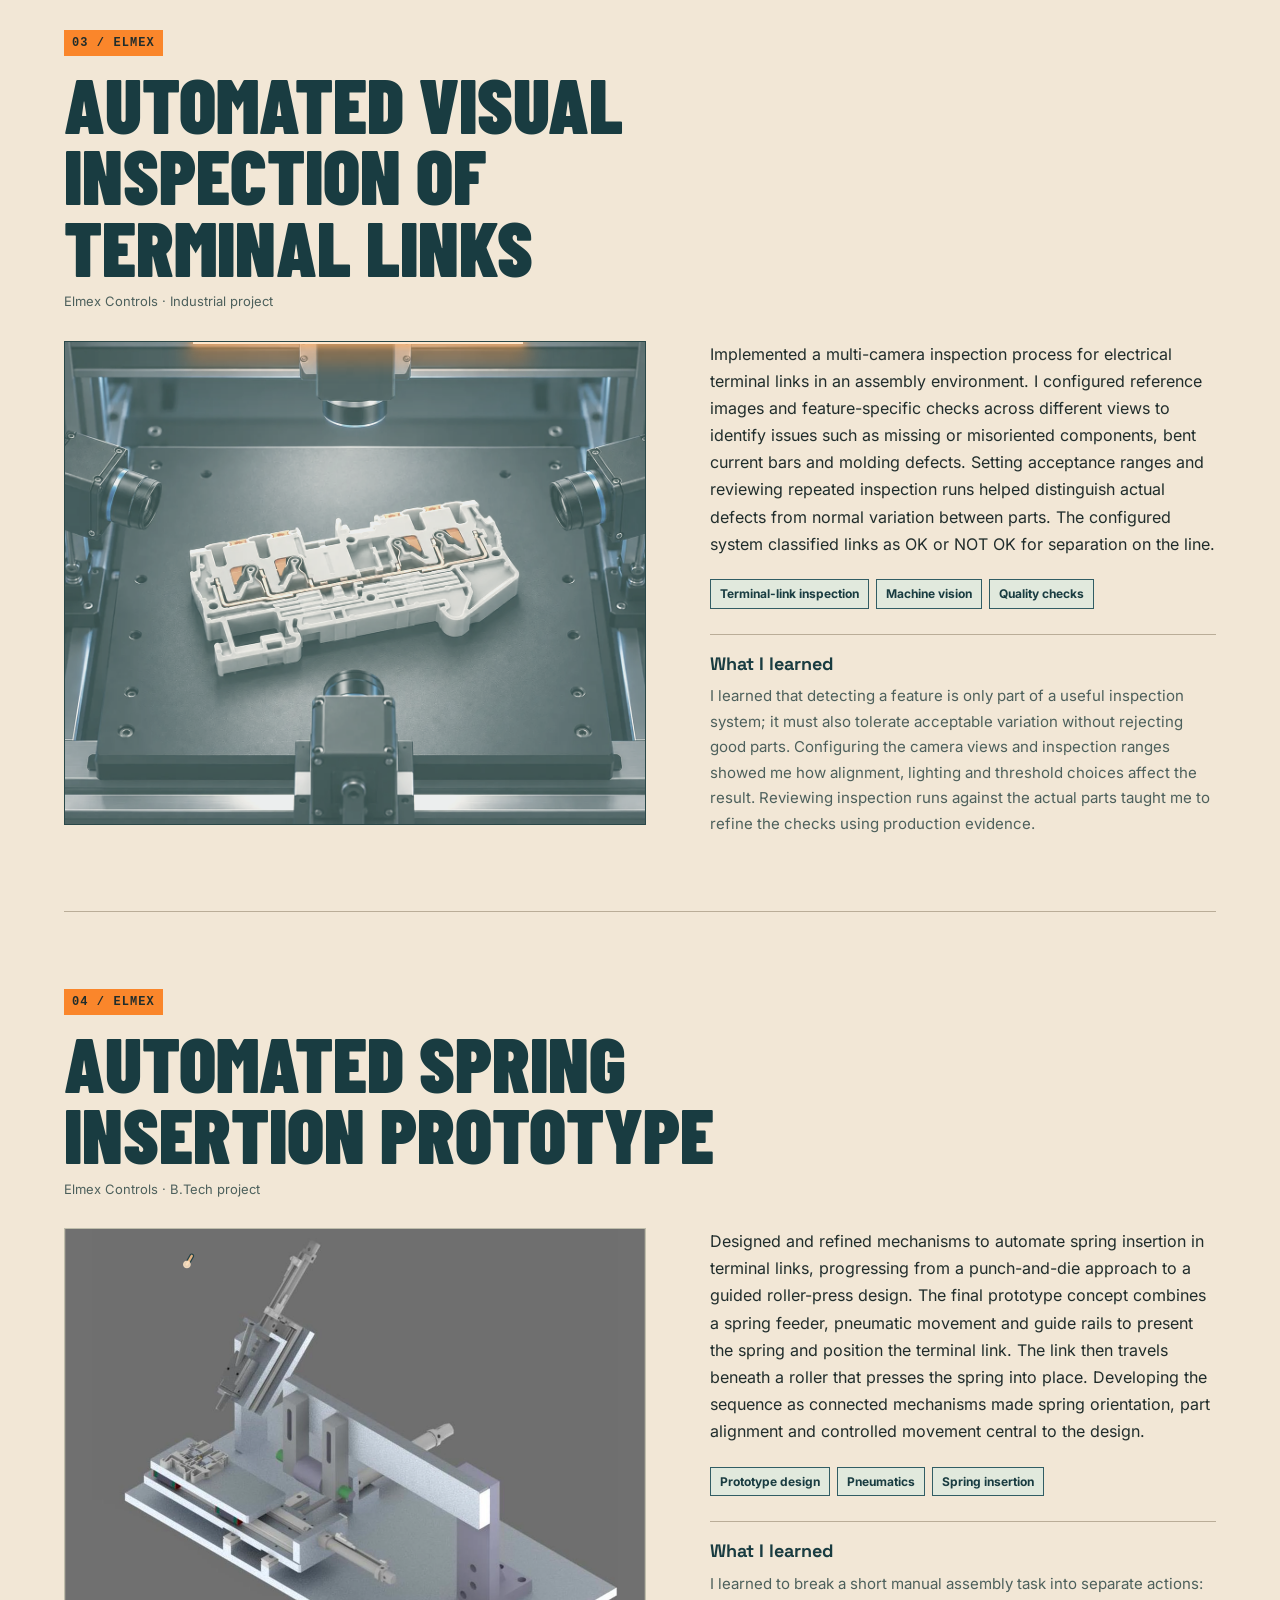
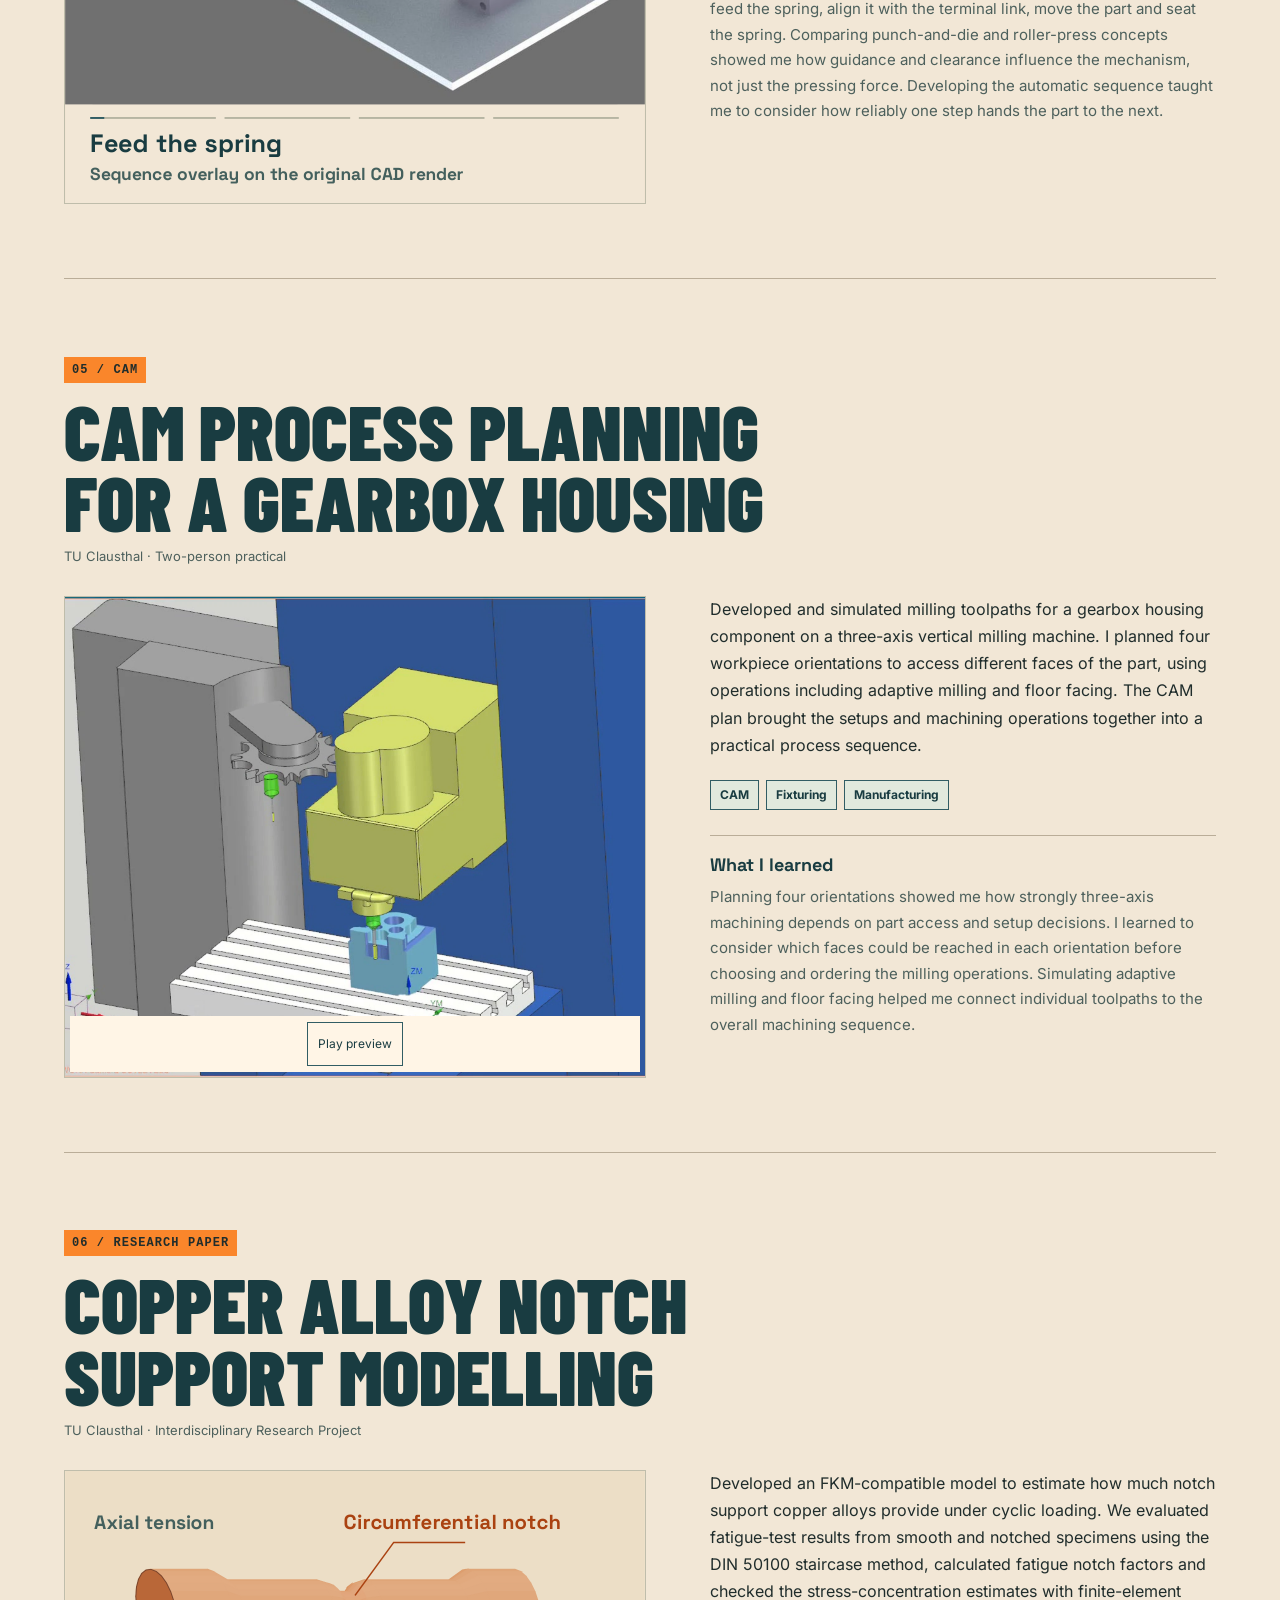
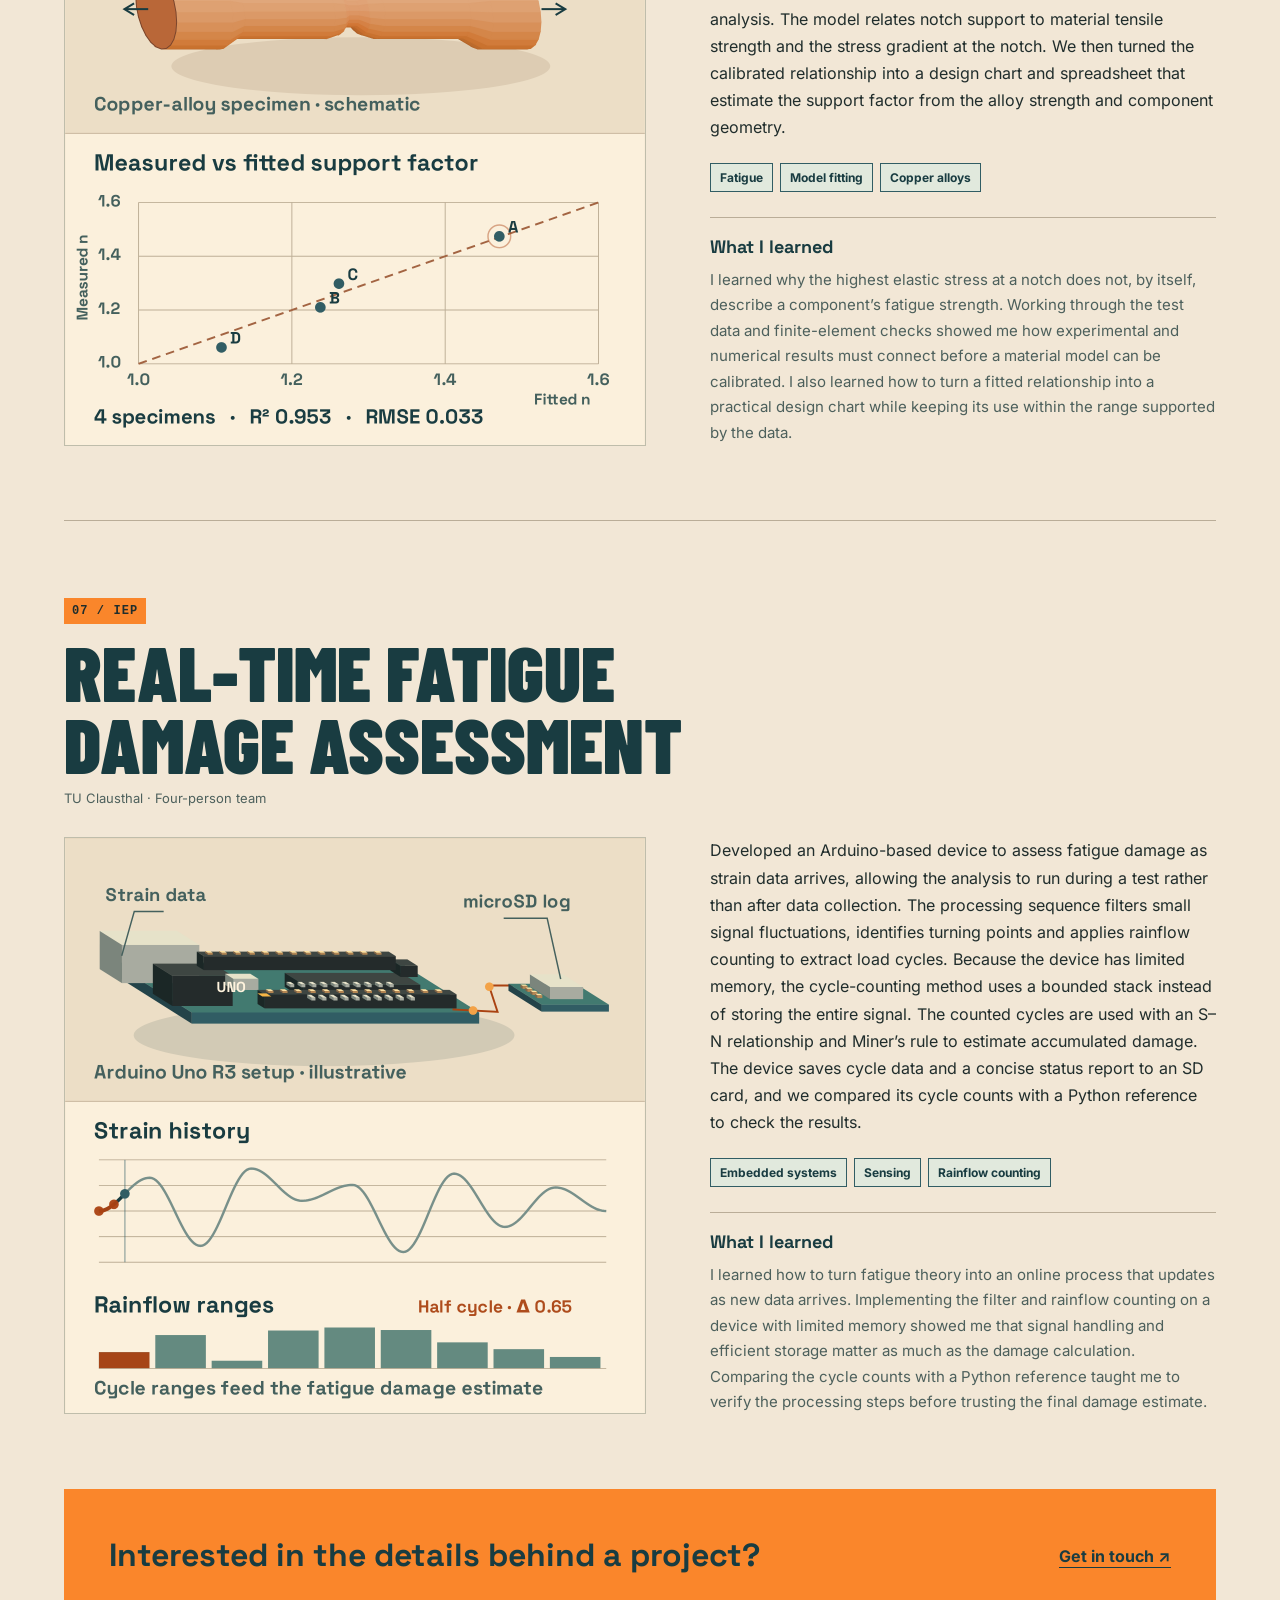
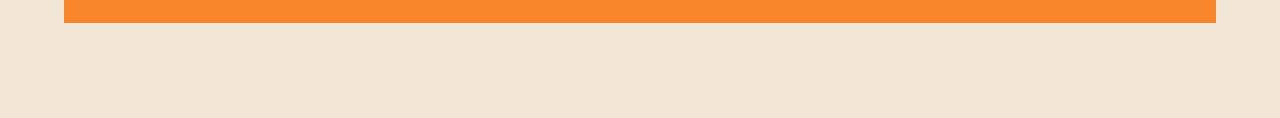
==== commit 78d298cc: "Speed up the map rotation and defer offscreen media" ====
--- a/projects/index.html
+++ b/projects/index.html
@@ -1,10 +1,10 @@
-<!doctype html><html lang="en"><head><meta charset="utf-8"><meta name="viewport" content="width=device-width, initial-scale=1"><meta name="theme-color" content="#f2e7d6"><meta name="description" content="Engineering projects by Dhruv Bhatt across automation, mechanical design, simulation, data and sensing."><title>Projects — Dhruv Bhatt</title><link rel="stylesheet" href="../portfolio.css?v=editorial-13"><link rel="stylesheet" href="projects.css?v=editorial-4"><link rel="stylesheet" href="../visuals.css?v=editorial-3"><link rel="preload" href="../assets/fonts/inter-400.woff" as="font" type="font/woff" crossorigin><link rel="preload" href="../assets/fonts/barlow-condensed-900.woff2" as="font" type="font/woff2" crossorigin><link rel="preload" as="image" href="../assets/high-res/inspection-bed.webp"><link rel="preload" as="image" href="../assets/high-res/spring-insertion.webp"><script defer src="../assets/vendor/motion/motion-14.14.0.js"></script><script defer src="../site-motion.js?v=editorial-2"></script><script defer src="../media-playback.js?v=5"></script><script defer src="../engineering-projection.js?v=2"></script><script defer src="../fem-bending.js?v=4"></script><script defer src="../engineering-scenes.js?v=7"></script></head><body><a class="skip-link" href="#main">Skip to content</a><div class="shell"><header><a class="signature" href="../" aria-label="Engineering Portfolio, home">Engineering Portfolio</a><nav class="site-nav" aria-label="Main navigation"><a href="../#about">About Me</a><a href="./" aria-current="page">Projects</a><a href="../#contact">Contact</a></nav></header><main id="main"><div class="projects-intro"><p class="section-kicker">Selected engineering work</p><h1>Projects<span aria-hidden="true">.</span></h1><p>Across these projects, I’ve designed mechanisms, planned machining operations, built simulation workflows and worked with inspection and fatigue data. The case studies show the decisions behind each piece of work and what I learned by putting the ideas into practice.</p><a href="../" class="back-link">← Back to the project grid</a></div><nav class="project-index" aria-label="Jump to a project"><a href="#gripper">Smart Gripper Design and Robot Cell Simulation</a><a href="#ifs">Robotic Bending with FEM Springback Correction</a><a href="#elmex">Automated Visual Inspection of Terminal Links</a><a href="#assembly">Automated Spring Insertion Prototype</a><a href="#cam">CAM Process Planning for a Gearbox Housing</a><a href="#irp">Copper Alloy Notch Support Modelling</a><a href="#iep">Real-Time Fatigue Damage Assessment</a></nav><div class="project-list"><article class="project-detail" id="gripper"><div class="project-heading"><p class="section-kicker">01 / DFI 4.0</p><h2>Smart Gripper Design and Robot Cell Simulation</h2><p class="project-context">TU Clausthal · Group project</p></div><div class="project-gallery">
+<!doctype html><html lang="en"><head><meta charset="utf-8"><meta name="viewport" content="width=device-width, initial-scale=1"><meta name="theme-color" content="#f2e7d6"><meta name="description" content="Engineering projects by Dhruv Bhatt across automation, mechanical design, simulation, data and sensing."><title>Projects — Dhruv Bhatt</title><link rel="stylesheet" href="../portfolio.css?v=editorial-13"><link rel="stylesheet" href="projects.css?v=editorial-4"><link rel="stylesheet" href="../visuals.css?v=editorial-3"><link rel="preload" href="../assets/fonts/inter-400.woff" as="font" type="font/woff" crossorigin><link rel="preload" href="../assets/fonts/barlow-condensed-900.woff2" as="font" type="font/woff2" crossorigin><script defer src="../assets/vendor/motion/motion-14.14.0.js"></script><script defer src="../site-motion.js?v=editorial-2"></script><script defer src="../media-playback.js?v=6"></script><script defer src="../engineering-projection.js?v=2"></script><script defer src="../fem-bending.js?v=4"></script><script defer src="../engineering-scenes.js?v=8"></script></head><body><a class="skip-link" href="#main">Skip to content</a><div class="shell"><header><a class="signature" href="../" aria-label="Engineering Portfolio, home">Engineering Portfolio</a><nav class="site-nav" aria-label="Main navigation"><a href="../#about">About Me</a><a href="./" aria-current="page">Projects</a><a href="../#contact">Contact</a></nav></header><main id="main"><div class="projects-intro"><p class="section-kicker">Selected engineering work</p><h1>Projects<span aria-hidden="true">.</span></h1><p>Across these projects, I’ve designed mechanisms, planned machining operations, built simulation workflows and worked with inspection and fatigue data. The case studies show the decisions behind each piece of work and what I learned by putting the ideas into practice.</p><a href="../" class="back-link">← Back to the project grid</a></div><nav class="project-index" aria-label="Jump to a project"><a href="#gripper">Smart Gripper Design and Robot Cell Simulation</a><a href="#ifs">Robotic Bending with FEM Springback Correction</a><a href="#elmex">Automated Visual Inspection of Terminal Links</a><a href="#assembly">Automated Spring Insertion Prototype</a><a href="#cam">CAM Process Planning for a Gearbox Housing</a><a href="#irp">Copper Alloy Notch Support Modelling</a><a href="#iep">Real-Time Fatigue Damage Assessment</a></nav><div class="project-list"><article class="project-detail" id="gripper"><div class="project-heading"><p class="section-kicker">01 / DFI 4.0</p><h2>Smart Gripper Design and Robot Cell Simulation</h2><p class="project-context">TU Clausthal · Group project</p></div><div class="project-gallery">
   <figure class="project-media robot-cell-media">
-    <video width="1918" height="942" src="../assets/high-res/gripper-cell.mp4" poster="../assets/high-res/gripper-cell.webp" muted loop playsinline preload="auto" aria-label="Robot-cell pick-and-place sequence in Siemens NX MCD"></video>
+    <video width="1918" height="942" data-src="../assets/high-res/gripper-cell.mp4" poster="../assets/high-res/gripper-cell.webp" muted loop playsinline preload="none" aria-label="Robot-cell pick-and-place sequence in Siemens NX MCD"></video>
     <figcaption>Robot cell simulation</figcaption>
   </figure>
   <figure class="project-media gripper-media">
-    <video width="900" height="764" src="../assets/high-res/gripper-mechanism-preview.mp4" poster="../assets/high-res/gripper-mechanism-preview.webp" muted loop playsinline preload="auto" aria-label="CAD animation of the three-jaw gripper mechanism"></video>
+    <video width="900" height="764" data-src="../assets/high-res/gripper-mechanism-preview.mp4" poster="../assets/high-res/gripper-mechanism-preview.webp" muted loop playsinline preload="none" aria-label="CAD animation of the three-jaw gripper mechanism"></video>
     <figcaption><a href="../assets/high-res/gripper-mechanism.mp4" target="_blank" rel="noopener" aria-label="Open the full-size gripper mechanism video">Gripper mechanism <span aria-hidden="true">↗</span></a></figcaption>
   </figure>
-</div><div class="project-content"><p class="project-description">Developed a motor-driven, three-jaw scroll gripper concept for cylindrical parts, taking it from concept evaluation and CAD assembly through virtual commissioning and process analytics. The scroll and radial guides synchronize the jaws to centre the workpiece. In Siemens NX MCD, built an ABB GoFa pick-and-place cell with part detection, conveyor stop logic and condition-based gripping, transfer and placement. Developed models using a supplied 12,212-cycle dataset to analyse energy use, cycle time and faults, and compared their performance under random and chronological validation. The project brought mechanism design, automation logic and data analysis together in one engineering workflow.</p><div class="project-tags"><span>Mechanism design</span><span>Virtual commissioning</span><span>Data analytics</span></div><div class="project-learning"><h3>What I learned</h3><p>This project taught me to consider the gripper as part of a complete automation system. The jaw mechanism, robot motion, sensors and sequence logic all had to work together for the simulated cell to handle parts consistently. Analysing cycle data then showed me how energy use, timing and faults could inform decisions about that same process. I gained a clearer understanding of how mechanical design, automation and data influence one another.</p></div></div></article><article class="project-detail" id="ifs"><div class="project-heading"><p class="section-kicker">02 / IFS</p><h2>Robotic Bending with FEM Springback Correction</h2><p class="project-context">TU Clausthal · Engineering project</p></div><div class="project-media fem-visual"></div><div class="project-content"><p class="project-description">Built a Python-based tool to plan robotic sheet-metal bending with springback correction. The tool runs LS-DYNA simulations remotely, extracts the deformed sheet-edge geometry and measures its deviation from the target position. Models trained on simulation results predict a Z-axis correction, which is then checked in a new FEM run and can be refined further. A graphical interface brings case selection, simulation, correction and result review into one workflow.</p><div class="project-tags"><span>Python</span><span>FEM</span><span>Robotic bending</span></div><div class="project-learning"><h3>What I learned</h3><p>I learned why a commanded bend position cannot be treated as the final sheet geometry after unloading. Automating simulations and extracting measurements from FEM results taught me how to turn detailed model output into useful engineering data. Checking a predicted correction with another simulation showed me the value of combining data-driven estimates with a physics-based verification step.</p></div></div></article><article class="project-detail" id="elmex"><div class="project-heading"><p class="section-kicker">03 / ELMEX</p><h2>Automated Visual Inspection of Terminal Links</h2><p class="project-context">Elmex Controls · Industrial project</p></div><div class="project-media scan-visual"><span class="scan-frame"><img decoding="async" src="../assets/high-res/inspection-bed.webp" alt="Concept visualization of a terminal link lying flat beneath a scanner with three surrounding cameras"><span class="scan-beam" aria-hidden="true"></span></span></div><div class="project-content"><p class="project-description">Implemented a multi-camera inspection process for electrical terminal links in an assembly environment. I configured reference images and feature-specific checks across different views to identify issues such as missing or misoriented components, bent current bars and molding defects. Setting acceptance ranges and reviewing repeated inspection runs helped distinguish actual defects from normal variation between parts. The configured system classified links as OK or NOT OK for separation on the line.</p><div class="project-tags"><span>Terminal-link inspection</span><span>Machine vision</span><span>Quality checks</span></div><div class="project-learning"><h3>What I learned</h3><p>I learned that detecting a feature is only part of a useful inspection system; it must also tolerate acceptable variation without rejecting good parts. Configuring the camera views and inspection ranges showed me how alignment, lighting and threshold choices affect the result. Reviewing inspection runs against the actual parts taught me to refine the checks using production evidence.</p></div></div></article><article class="project-detail" id="assembly"><div class="project-heading"><p class="section-kicker">04 / ELMEX</p><h2>Automated Spring Insertion Prototype</h2><p class="project-context">Elmex Controls · B.Tech project</p></div><div class="project-media research-scene"><canvas class="project-animation" data-project-animation="assembly" role="img" aria-label="Original CAD render of the spring insertion prototype with an animated trace showing feeding, terminal link positioning, carrier travel and roller pressing."></canvas></div><div class="project-content"><p class="project-description">Designed and refined mechanisms to automate spring insertion in terminal links, progressing from a punch-and-die approach to a guided roller-press design. The final prototype concept combines a spring feeder, pneumatic movement and guide rails to present the spring and position the terminal link. The link then travels beneath a roller that presses the spring into place. Developing the sequence as connected mechanisms made spring orientation, part alignment and controlled movement central to the design.</p><div class="project-tags"><span>Prototype design</span><span>Pneumatics</span><span>Spring insertion</span></div><div class="project-learning"><h3>What I learned</h3><p>I learned to break a short manual assembly task into separate actions: feed the spring, align it with the terminal link, move the part and seat the spring. Comparing punch-and-die and roller-press concepts showed me how guidance and clearance influence the mechanism, not just the pressing force. Developing the automatic sequence taught me to consider how reliably one step hands the part to the next.</p></div></div></article><article class="project-detail" id="cam"><div class="project-heading"><p class="section-kicker">05 / CAM</p><h2>CAM Process Planning for a Gearbox Housing</h2><p class="project-context">TU Clausthal · Two-person practical</p></div><div class="project-media cam-media"><video width="932" height="772" src="../assets/high-res/gearbox-cam.mp4" poster="../assets/high-res/gearbox-cam.webp" muted loop playsinline preload="auto" aria-label="Gearbox Housing CAM project simulation"></video></div><div class="project-content"><p class="project-description">Developed and simulated milling toolpaths for a gearbox housing component on a three-axis vertical milling machine. I planned four workpiece orientations to access different faces of the part, using operations including adaptive milling and floor facing. The CAM plan brought the setups and machining operations together into a practical process sequence.</p><div class="project-tags"><span>CAM</span><span>Fixturing</span><span>Manufacturing</span></div><div class="project-learning"><h3>What I learned</h3><p>Planning four orientations showed me how strongly three-axis machining depends on part access and setup decisions. I learned to consider which faces could be reached in each orientation before choosing and ordering the milling operations. Simulating adaptive milling and floor facing helped me connect individual toolpaths to the overall machining sequence.</p></div></div></article><article class="project-detail" id="irp"><div class="project-heading"><p class="section-kicker">06 / RESEARCH PAPER</p><h2>Copper Alloy Notch Support Modelling</h2><p class="project-context">TU Clausthal · Interdisciplinary Research Project</p></div><div class="project-media research-scene"><canvas class="project-animation" data-project-animation="copper" role="img" aria-label="A copper-alloy specimen under illustrative axial tension and a comparison of measured and fitted notch support factors for four specimens. Model R squared is 0.953."></canvas></div><div class="project-content"><p class="project-description">Developed an FKM-compatible model to estimate how much notch support copper alloys provide under cyclic loading. We evaluated fatigue-test results from smooth and notched specimens using the DIN 50100 staircase method, calculated fatigue notch factors and checked the stress-concentration estimates with finite-element analysis. The model relates notch support to material tensile strength and the stress gradient at the notch. We then turned the calibrated relationship into a design chart and spreadsheet that estimate the support factor from the alloy strength and component geometry.</p><div class="project-tags"><span>Fatigue</span><span>Model fitting</span><span>Copper alloys</span></div><div class="project-learning"><h3>What I learned</h3><p>I learned why the highest elastic stress at a notch does not, by itself, describe a component’s fatigue strength. Working through the test data and finite-element checks showed me how experimental and numerical results must connect before a material model can be calibrated. I also learned how to turn a fitted relationship into a practical design chart while keeping its use within the range supported by the data.</p></div></div></article><article class="project-detail" id="iep"><div class="project-heading"><p class="section-kicker">07 / IEP</p><h2>Real-Time Fatigue Damage Assessment</h2><p class="project-context">TU Clausthal · Four-person team</p></div><div class="project-media research-scene"><canvas class="project-animation" data-project-animation="fatigue" role="img" aria-label="Illustrative Arduino Uno R3 and microSD hardware setup with animated signal transfer. A continuous strain sweep and highlighted turning points show full and half rainflow cycle ranges."></canvas></div><div class="project-content"><p class="project-description">Developed an Arduino-based device to assess fatigue damage as strain data arrives, allowing the analysis to run during a test rather than after data collection. The processing sequence filters small signal fluctuations, identifies turning points and applies rainflow counting to extract load cycles. Because the device has limited memory, the cycle-counting method uses a bounded stack instead of storing the entire signal. The counted cycles are used with an S–N relationship and Miner’s rule to estimate accumulated damage. The device saves cycle data and a concise status report to an SD card, and we compared its cycle counts with a Python reference to check the results.</p><div class="project-tags"><span>Embedded systems</span><span>Sensing</span><span>Rainflow counting</span></div><div class="project-learning"><h3>What I learned</h3><p>I learned how to turn fatigue theory into an online process that updates as new data arrives. Implementing the filter and rainflow counting on a device with limited memory showed me that signal handling and efficient storage matter as much as the damage calculation. Comparing the cycle counts with a Python reference taught me to verify the processing steps before trusting the final damage estimate.</p></div></div></article></div><div class="projects-end"><p>Interested in the details behind a project?</p><a href="mailto:bhattdhruv.de@gmail.com">Get in touch ↗</a></div></main></div></body></html>+</div><div class="project-content"><p class="project-description">Developed a motor-driven, three-jaw scroll gripper concept for cylindrical parts, taking it from concept evaluation and CAD assembly through virtual commissioning and process analytics. The scroll and radial guides synchronize the jaws to centre the workpiece. In Siemens NX MCD, built an ABB GoFa pick-and-place cell with part detection, conveyor stop logic and condition-based gripping, transfer and placement. Developed models using a supplied 12,212-cycle dataset to analyse energy use, cycle time and faults, and compared their performance under random and chronological validation. The project brought mechanism design, automation logic and data analysis together in one engineering workflow.</p><div class="project-tags"><span>Mechanism design</span><span>Virtual commissioning</span><span>Data analytics</span></div><div class="project-learning"><h3>What I learned</h3><p>This project taught me to consider the gripper as part of a complete automation system. The jaw mechanism, robot motion, sensors and sequence logic all had to work together for the simulated cell to handle parts consistently. Analysing cycle data then showed me how energy use, timing and faults could inform decisions about that same process. I gained a clearer understanding of how mechanical design, automation and data influence one another.</p></div></div></article><article class="project-detail" id="ifs"><div class="project-heading"><p class="section-kicker">02 / IFS</p><h2>Robotic Bending with FEM Springback Correction</h2><p class="project-context">TU Clausthal · Engineering project</p></div><div class="project-media fem-visual"></div><div class="project-content"><p class="project-description">Built a Python-based tool to plan robotic sheet-metal bending with springback correction. The tool runs LS-DYNA simulations remotely, extracts the deformed sheet-edge geometry and measures its deviation from the target position. Models trained on simulation results predict a Z-axis correction, which is then checked in a new FEM run and can be refined further. A graphical interface brings case selection, simulation, correction and result review into one workflow.</p><div class="project-tags"><span>Python</span><span>FEM</span><span>Robotic bending</span></div><div class="project-learning"><h3>What I learned</h3><p>I learned why a commanded bend position cannot be treated as the final sheet geometry after unloading. Automating simulations and extracting measurements from FEM results taught me how to turn detailed model output into useful engineering data. Checking a predicted correction with another simulation showed me the value of combining data-driven estimates with a physics-based verification step.</p></div></div></article><article class="project-detail" id="elmex"><div class="project-heading"><p class="section-kicker">03 / ELMEX</p><h2>Automated Visual Inspection of Terminal Links</h2><p class="project-context">Elmex Controls · Industrial project</p></div><div class="project-media scan-visual"><span class="scan-frame"><img loading="lazy" decoding="async" src="../assets/high-res/inspection-bed.webp" alt="Concept visualization of a terminal link lying flat beneath a scanner with three surrounding cameras"><span class="scan-beam" aria-hidden="true"></span></span></div><div class="project-content"><p class="project-description">Implemented a multi-camera inspection process for electrical terminal links in an assembly environment. I configured reference images and feature-specific checks across different views to identify issues such as missing or misoriented components, bent current bars and molding defects. Setting acceptance ranges and reviewing repeated inspection runs helped distinguish actual defects from normal variation between parts. The configured system classified links as OK or NOT OK for separation on the line.</p><div class="project-tags"><span>Terminal-link inspection</span><span>Machine vision</span><span>Quality checks</span></div><div class="project-learning"><h3>What I learned</h3><p>I learned that detecting a feature is only part of a useful inspection system; it must also tolerate acceptable variation without rejecting good parts. Configuring the camera views and inspection ranges showed me how alignment, lighting and threshold choices affect the result. Reviewing inspection runs against the actual parts taught me to refine the checks using production evidence.</p></div></div></article><article class="project-detail" id="assembly"><div class="project-heading"><p class="section-kicker">04 / ELMEX</p><h2>Automated Spring Insertion Prototype</h2><p class="project-context">Elmex Controls · B.Tech project</p></div><div class="project-media research-scene"><canvas class="project-animation" data-project-animation="assembly" role="img" aria-label="Original CAD render of the spring insertion prototype with an animated trace showing feeding, terminal link positioning, carrier travel and roller pressing."></canvas></div><div class="project-content"><p class="project-description">Designed and refined mechanisms to automate spring insertion in terminal links, progressing from a punch-and-die approach to a guided roller-press design. The final prototype concept combines a spring feeder, pneumatic movement and guide rails to present the spring and position the terminal link. The link then travels beneath a roller that presses the spring into place. Developing the sequence as connected mechanisms made spring orientation, part alignment and controlled movement central to the design.</p><div class="project-tags"><span>Prototype design</span><span>Pneumatics</span><span>Spring insertion</span></div><div class="project-learning"><h3>What I learned</h3><p>I learned to break a short manual assembly task into separate actions: feed the spring, align it with the terminal link, move the part and seat the spring. Comparing punch-and-die and roller-press concepts showed me how guidance and clearance influence the mechanism, not just the pressing force. Developing the automatic sequence taught me to consider how reliably one step hands the part to the next.</p></div></div></article><article class="project-detail" id="cam"><div class="project-heading"><p class="section-kicker">05 / CAM</p><h2>CAM Process Planning for a Gearbox Housing</h2><p class="project-context">TU Clausthal · Two-person practical</p></div><div class="project-media cam-media"><video width="932" height="772" data-src="../assets/high-res/gearbox-cam.mp4" poster="../assets/high-res/gearbox-cam.webp" muted loop playsinline preload="none" aria-label="Gearbox Housing CAM project simulation"></video></div><div class="project-content"><p class="project-description">Developed and simulated milling toolpaths for a gearbox housing component on a three-axis vertical milling machine. I planned four workpiece orientations to access different faces of the part, using operations including adaptive milling and floor facing. The CAM plan brought the setups and machining operations together into a practical process sequence.</p><div class="project-tags"><span>CAM</span><span>Fixturing</span><span>Manufacturing</span></div><div class="project-learning"><h3>What I learned</h3><p>Planning four orientations showed me how strongly three-axis machining depends on part access and setup decisions. I learned to consider which faces could be reached in each orientation before choosing and ordering the milling operations. Simulating adaptive milling and floor facing helped me connect individual toolpaths to the overall machining sequence.</p></div></div></article><article class="project-detail" id="irp"><div class="project-heading"><p class="section-kicker">06 / RESEARCH PAPER</p><h2>Copper Alloy Notch Support Modelling</h2><p class="project-context">TU Clausthal · Interdisciplinary Research Project</p></div><div class="project-media research-scene"><canvas class="project-animation" data-project-animation="copper" role="img" aria-label="A copper-alloy specimen under illustrative axial tension and a comparison of measured and fitted notch support factors for four specimens. Model R squared is 0.953."></canvas></div><div class="project-content"><p class="project-description">Developed an FKM-compatible model to estimate how much notch support copper alloys provide under cyclic loading. We evaluated fatigue-test results from smooth and notched specimens using the DIN 50100 staircase method, calculated fatigue notch factors and checked the stress-concentration estimates with finite-element analysis. The model relates notch support to material tensile strength and the stress gradient at the notch. We then turned the calibrated relationship into a design chart and spreadsheet that estimate the support factor from the alloy strength and component geometry.</p><div class="project-tags"><span>Fatigue</span><span>Model fitting</span><span>Copper alloys</span></div><div class="project-learning"><h3>What I learned</h3><p>I learned why the highest elastic stress at a notch does not, by itself, describe a component’s fatigue strength. Working through the test data and finite-element checks showed me how experimental and numerical results must connect before a material model can be calibrated. I also learned how to turn a fitted relationship into a practical design chart while keeping its use within the range supported by the data.</p></div></div></article><article class="project-detail" id="iep"><div class="project-heading"><p class="section-kicker">07 / IEP</p><h2>Real-Time Fatigue Damage Assessment</h2><p class="project-context">TU Clausthal · Four-person team</p></div><div class="project-media research-scene"><canvas class="project-animation" data-project-animation="fatigue" role="img" aria-label="Illustrative Arduino Uno R3 and microSD hardware setup with animated signal transfer. A continuous strain sweep and highlighted turning points show full and half rainflow cycle ranges."></canvas></div><div class="project-content"><p class="project-description">Developed an Arduino-based device to assess fatigue damage as strain data arrives, allowing the analysis to run during a test rather than after data collection. The processing sequence filters small signal fluctuations, identifies turning points and applies rainflow counting to extract load cycles. Because the device has limited memory, the cycle-counting method uses a bounded stack instead of storing the entire signal. The counted cycles are used with an S–N relationship and Miner’s rule to estimate accumulated damage. The device saves cycle data and a concise status report to an SD card, and we compared its cycle counts with a Python reference to check the results.</p><div class="project-tags"><span>Embedded systems</span><span>Sensing</span><span>Rainflow counting</span></div><div class="project-learning"><h3>What I learned</h3><p>I learned how to turn fatigue theory into an online process that updates as new data arrives. Implementing the filter and rainflow counting on a device with limited memory showed me that signal handling and efficient storage matter as much as the damage calculation. Comparing the cycle counts with a Python reference taught me to verify the processing steps before trusting the final damage estimate.</p></div></div></article></div><div class="projects-end"><p>Interested in the details behind a project?</p><a href="mailto:bhattdhruv.de@gmail.com">Get in touch ↗</a></div></main></div></body></html>
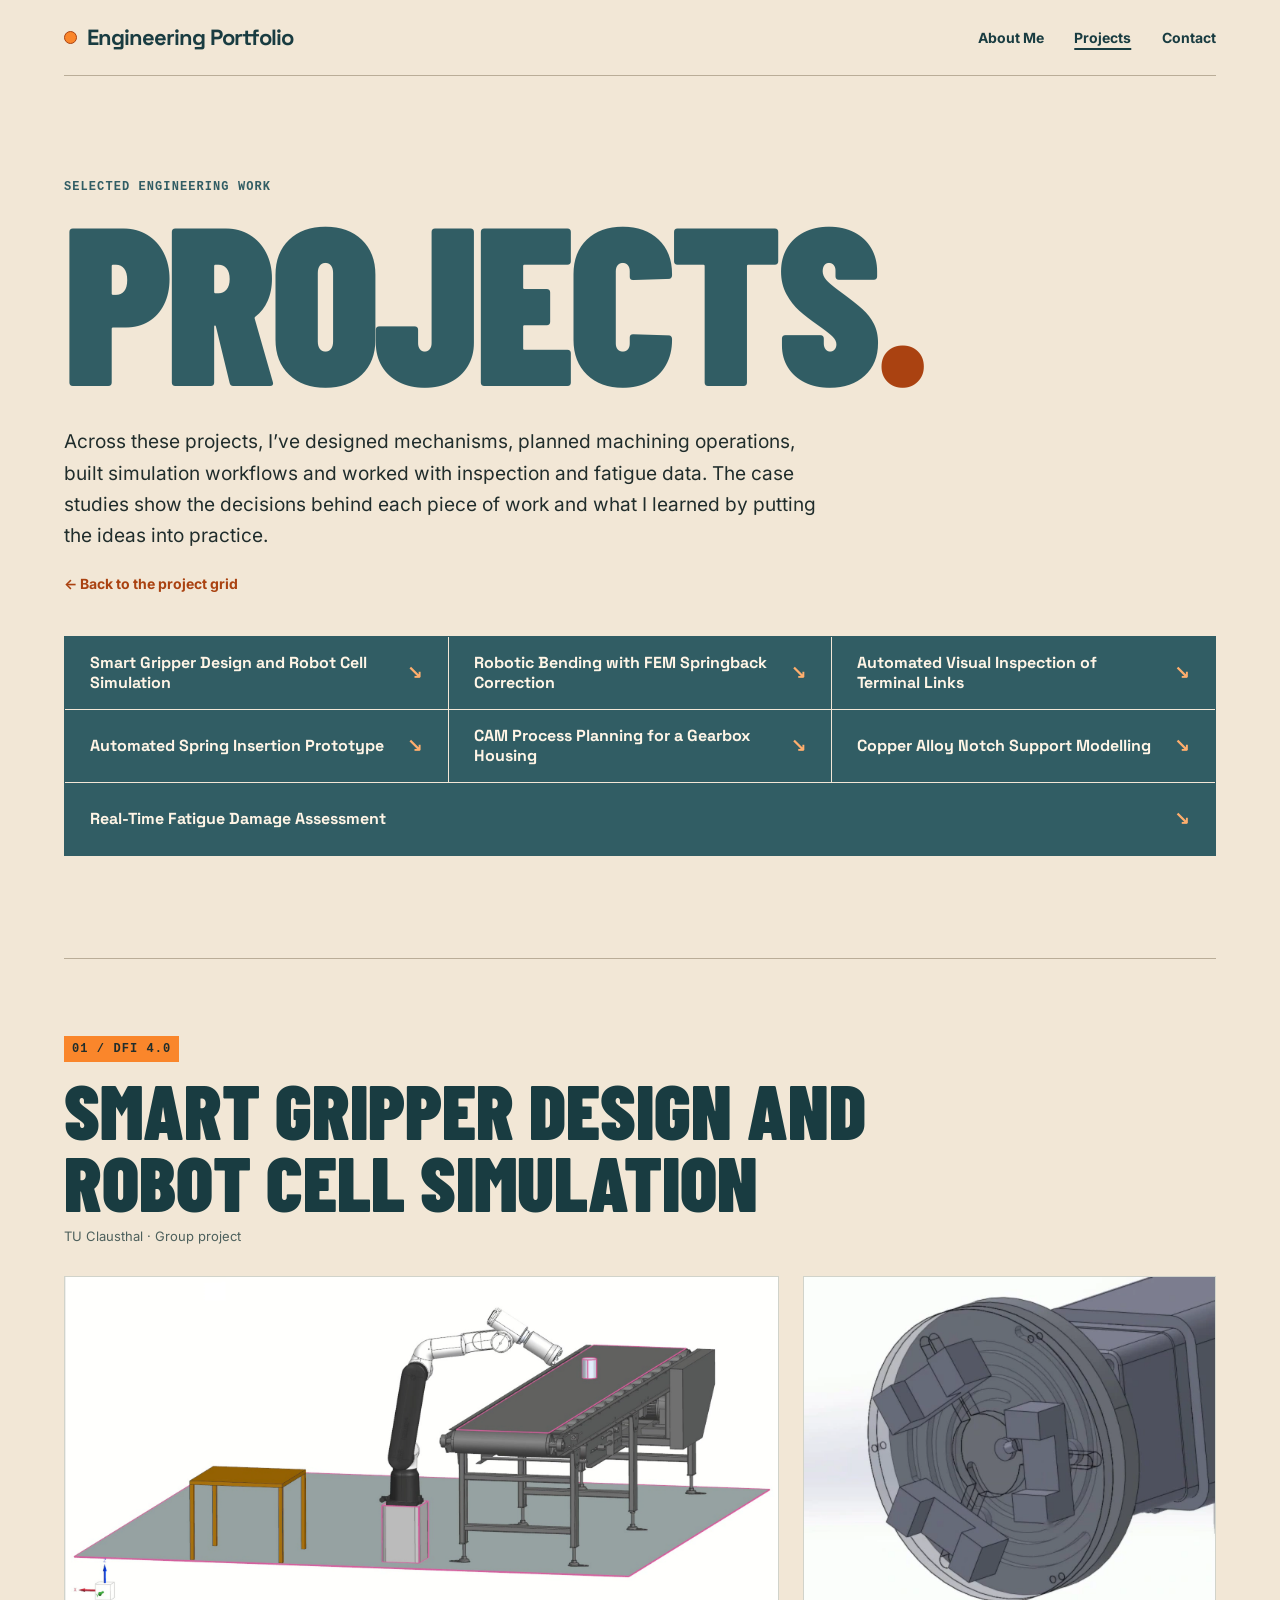
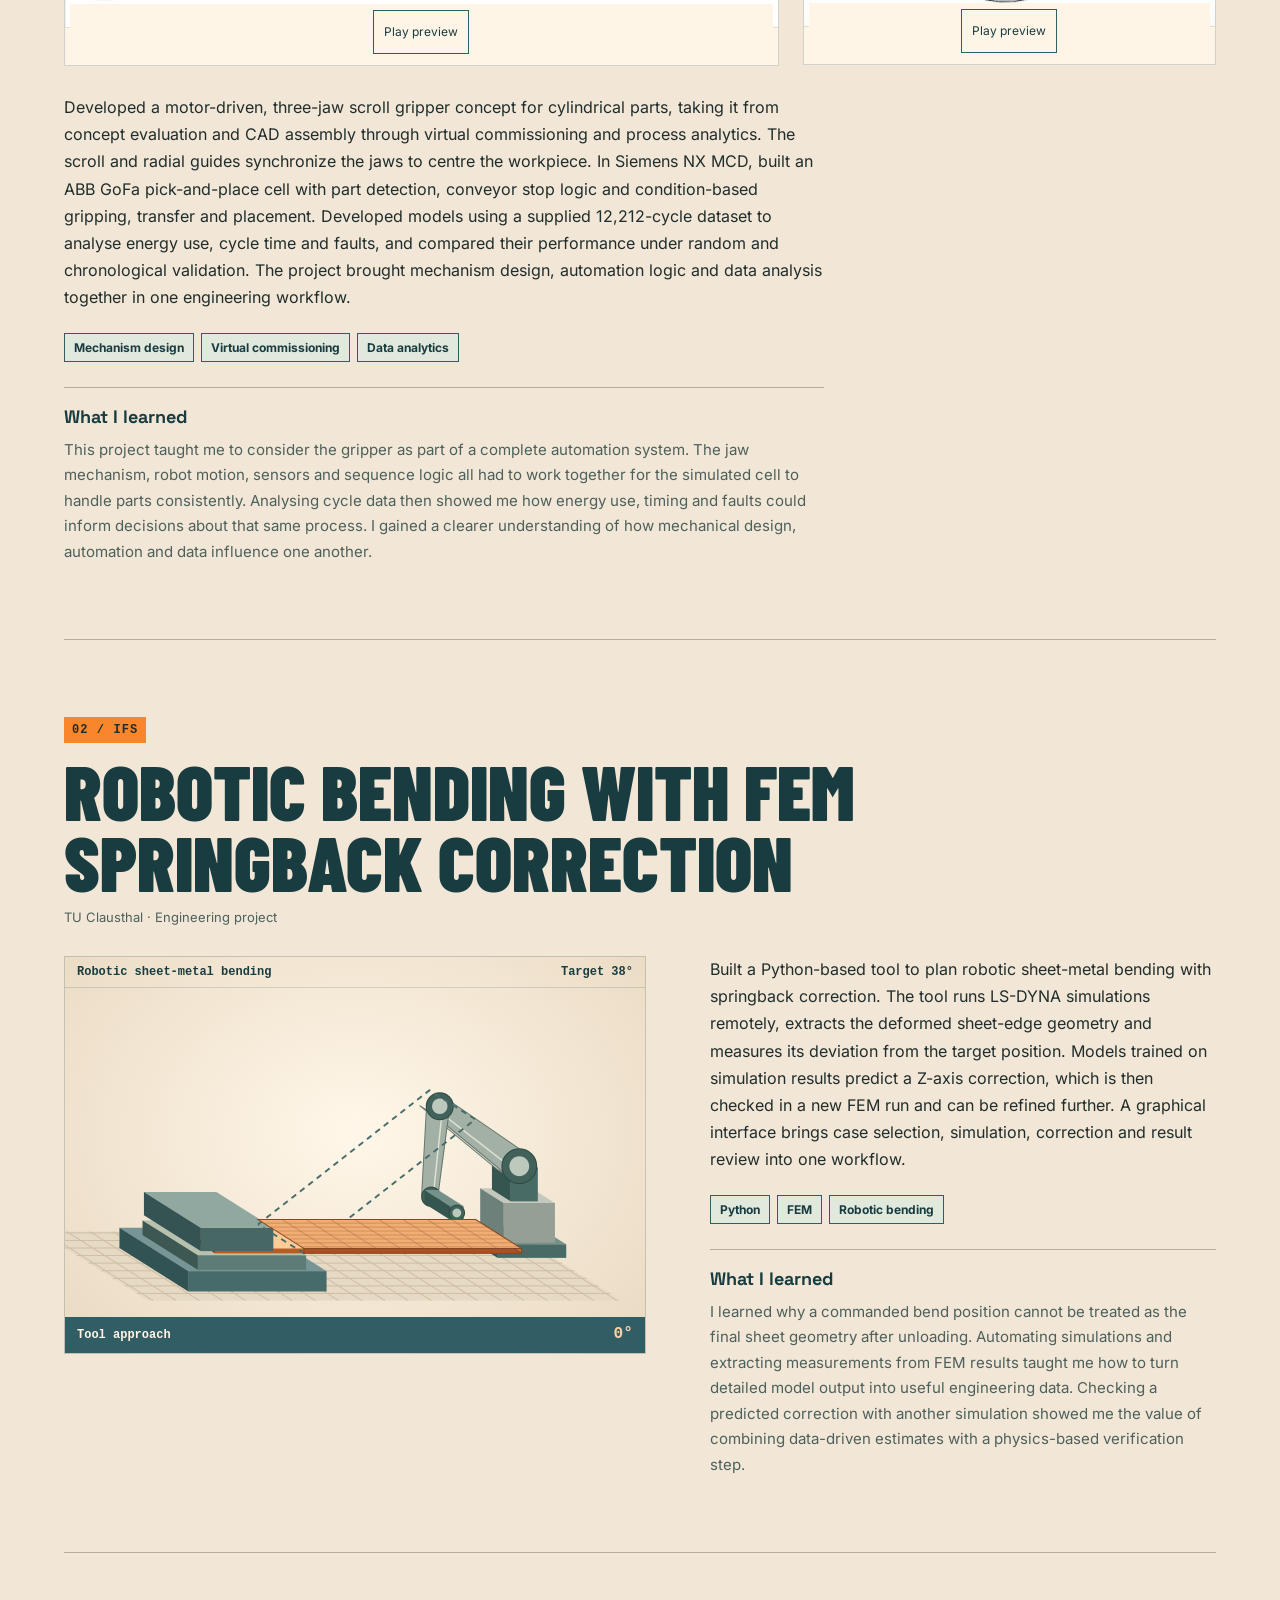
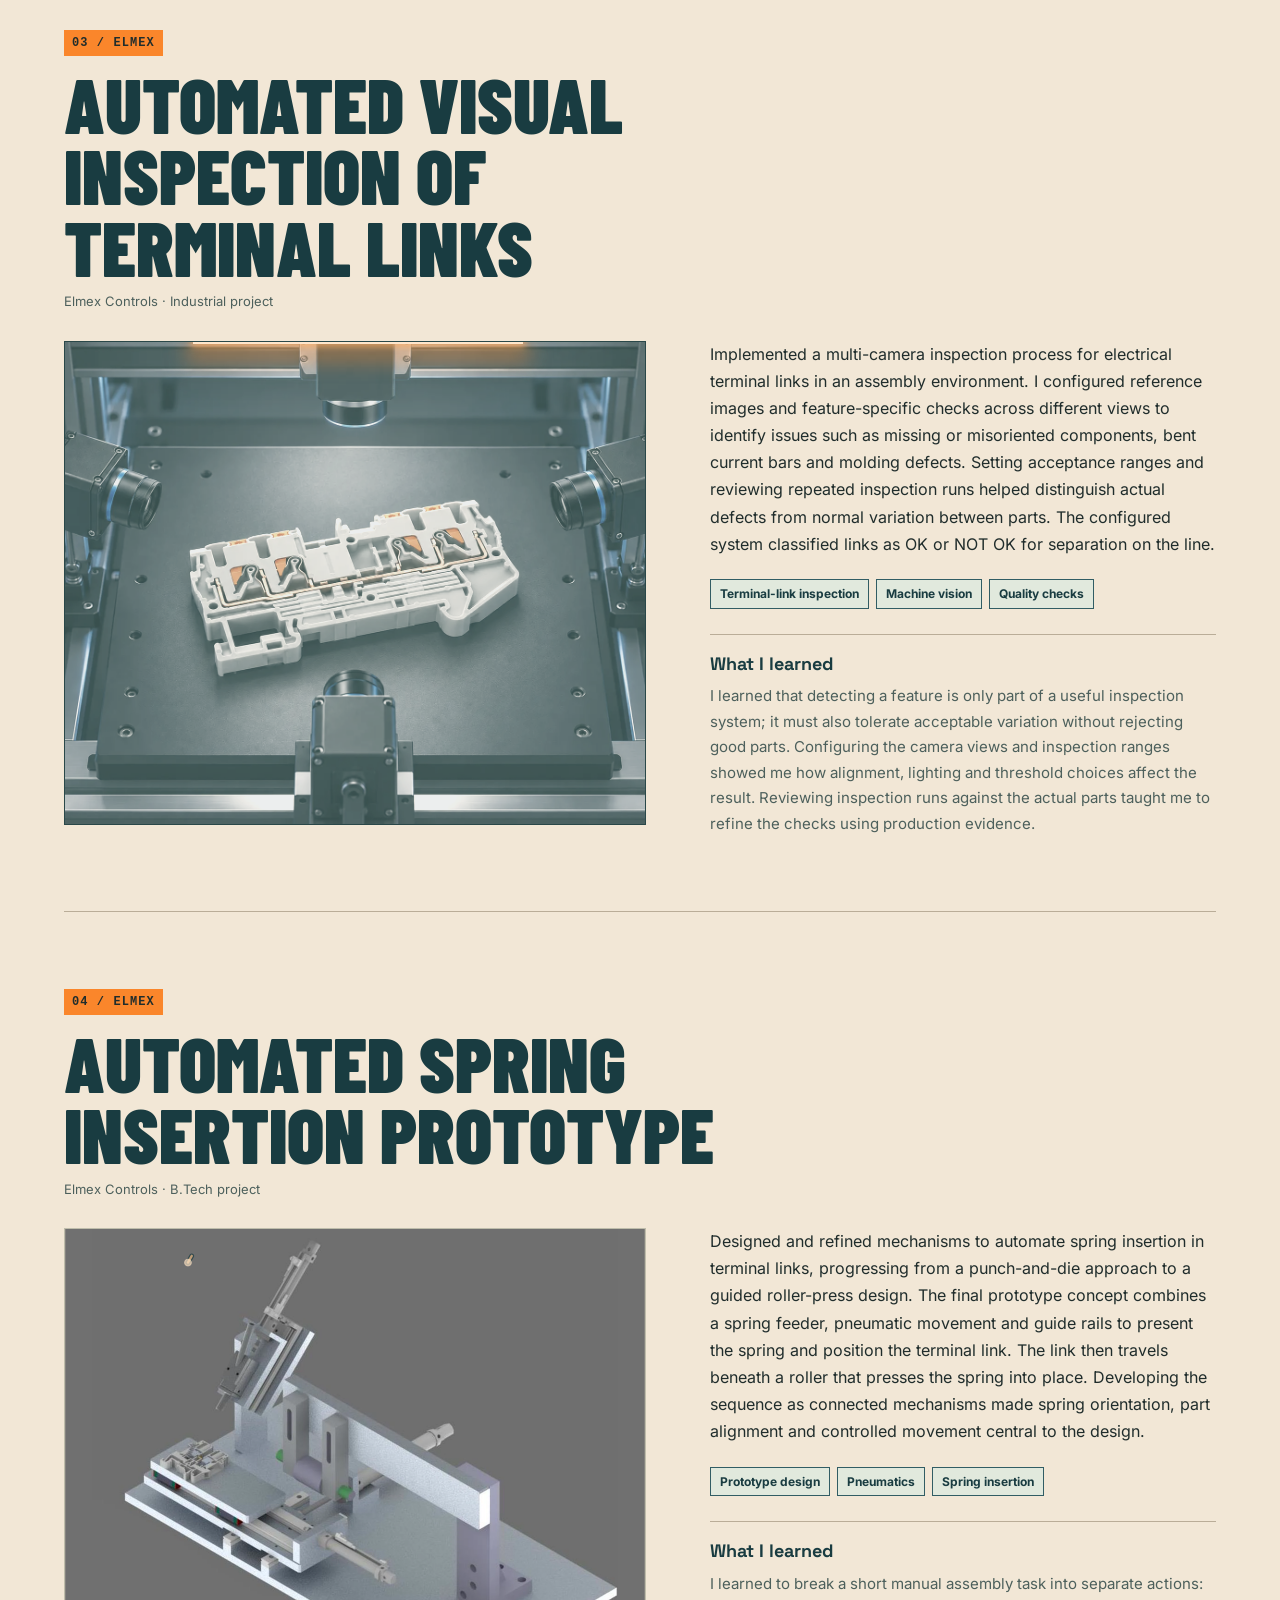
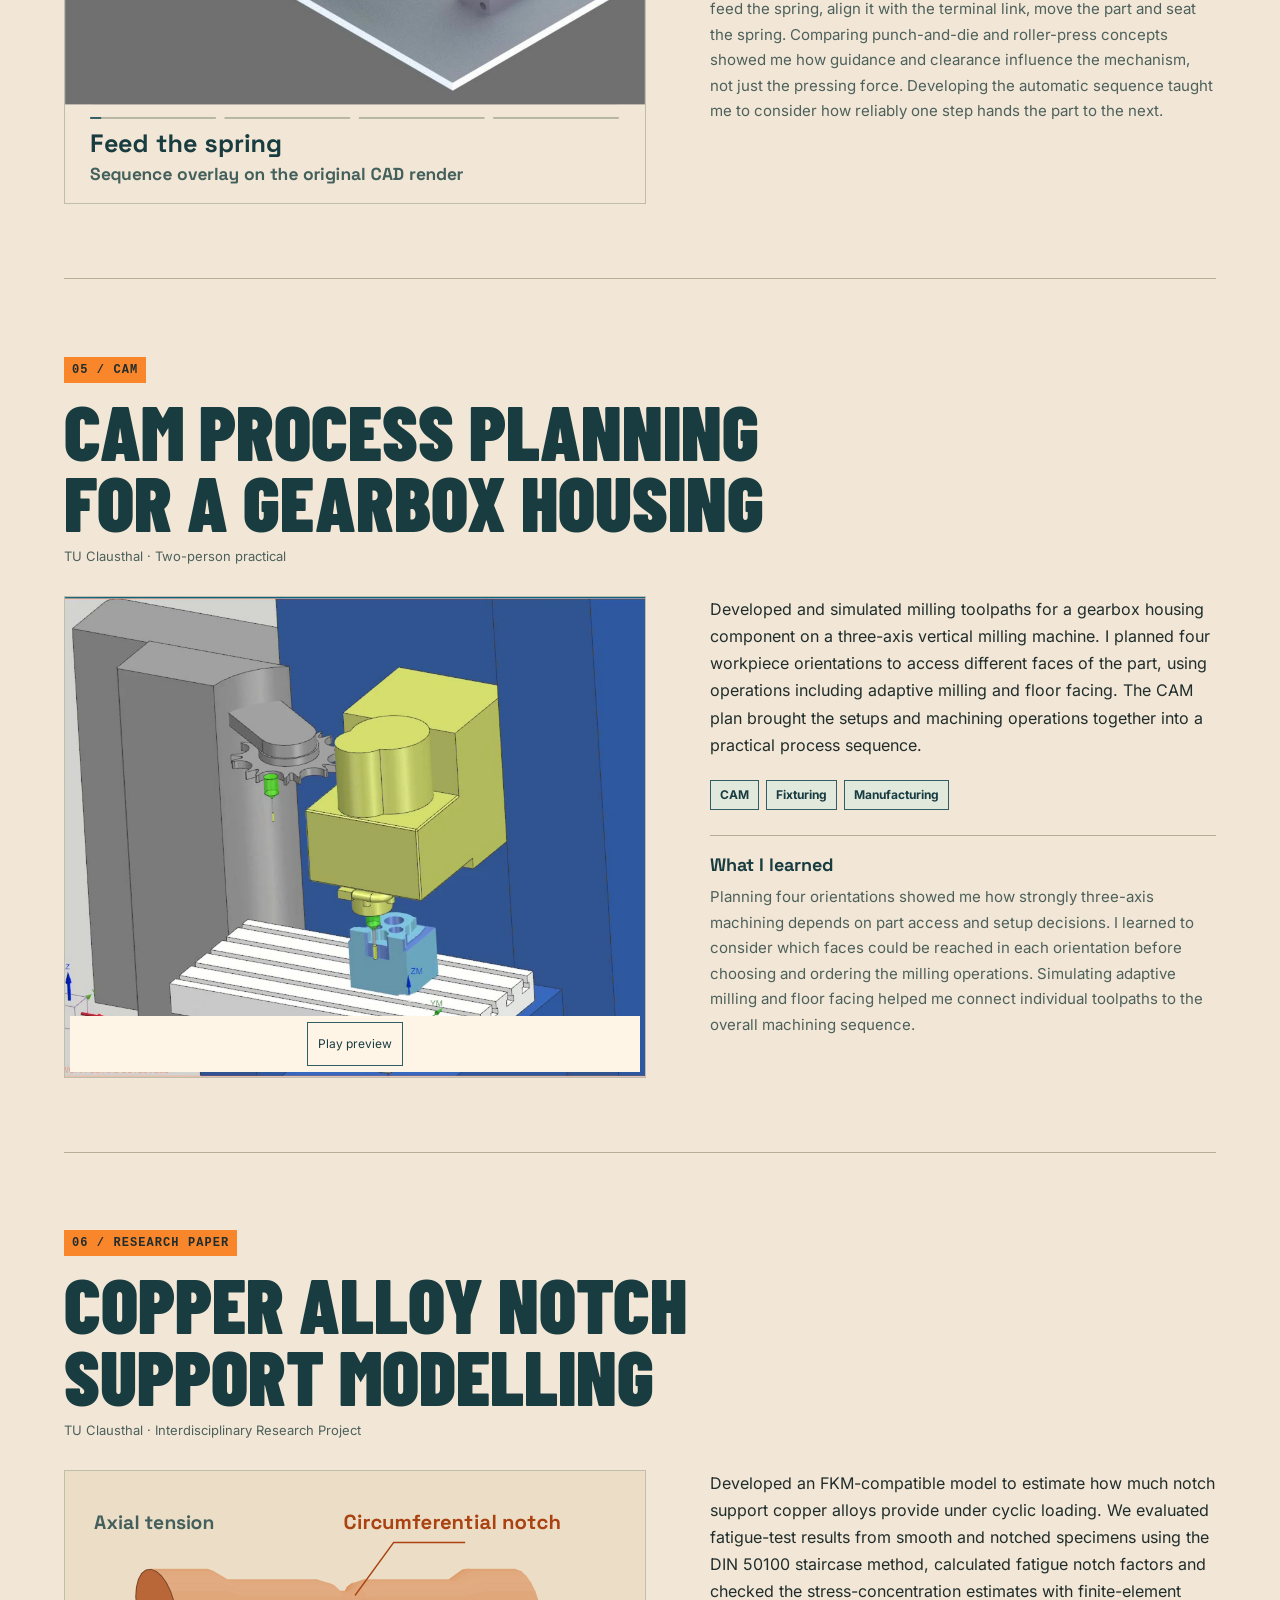
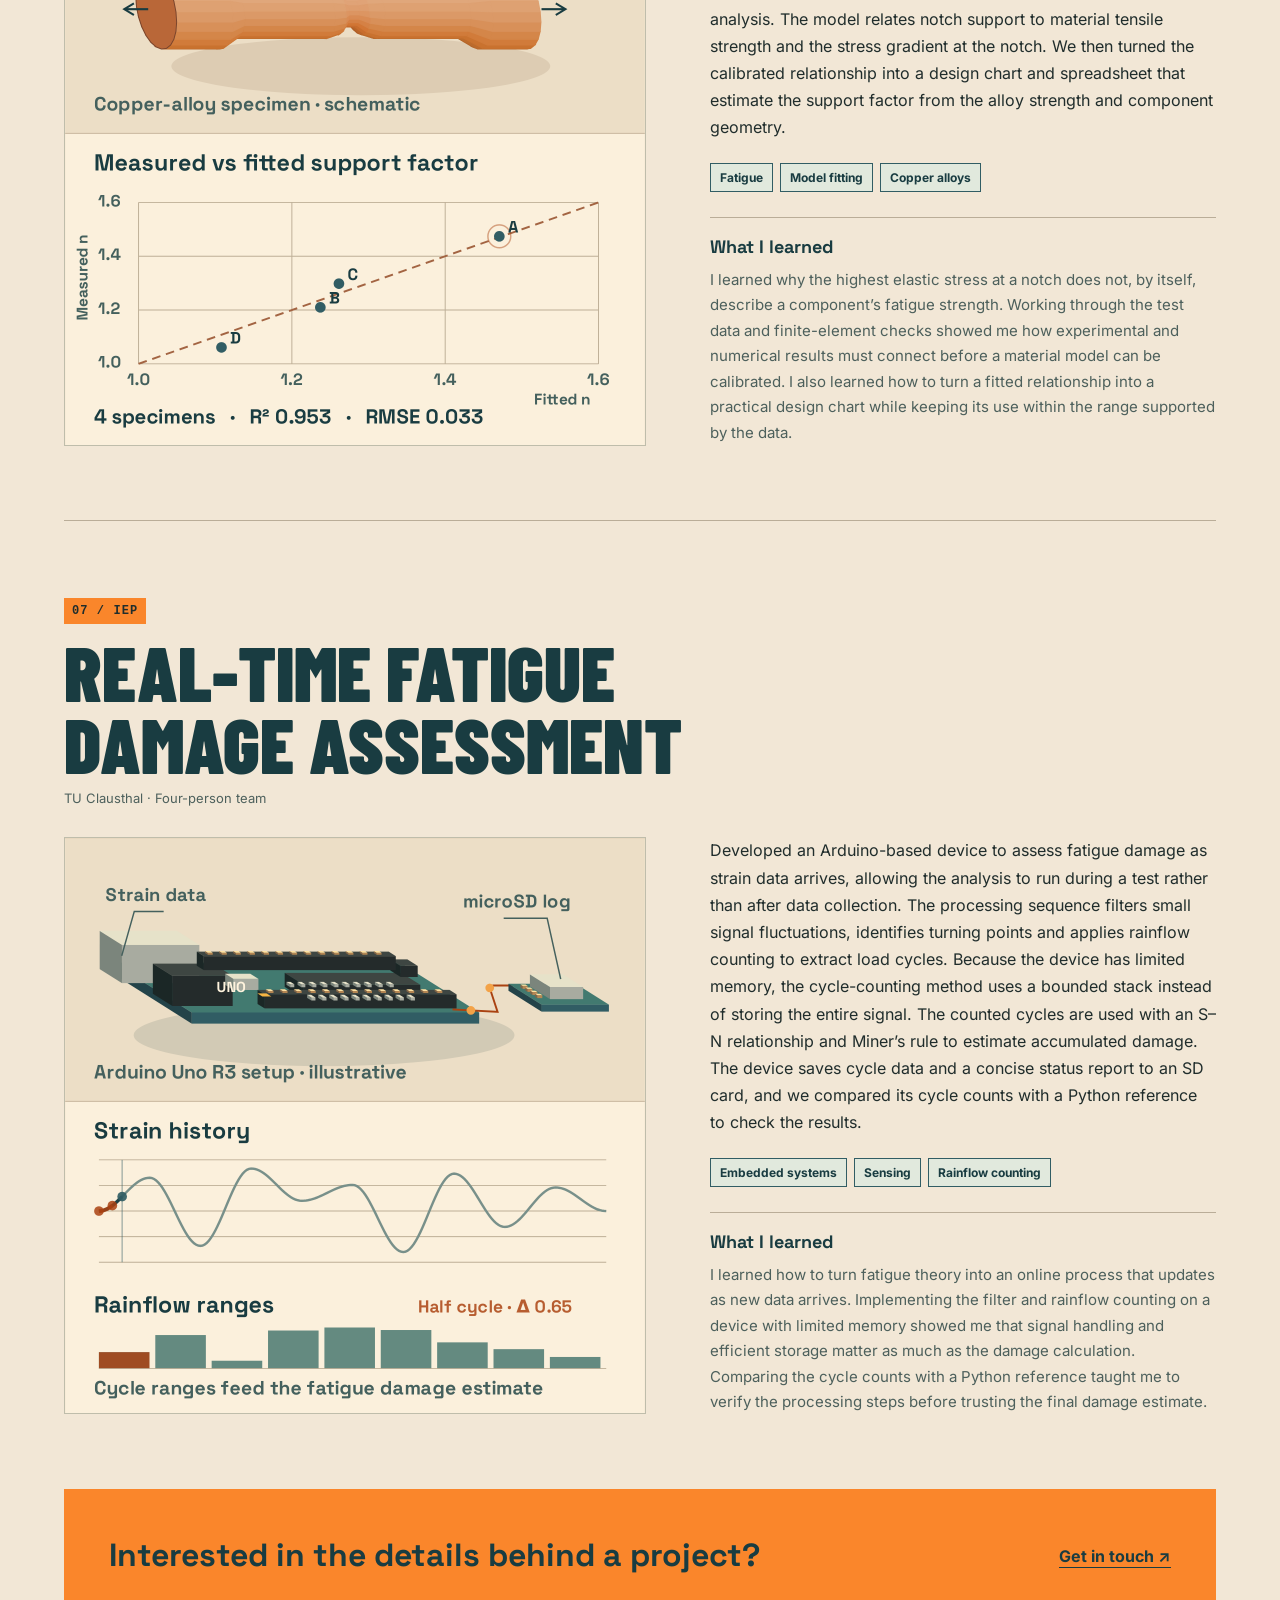
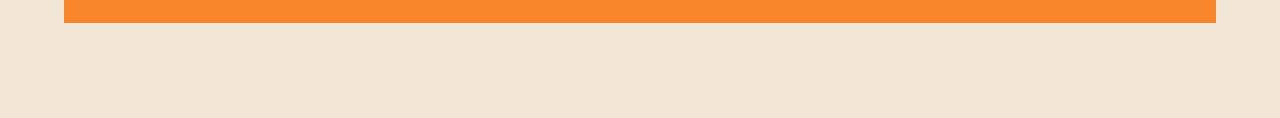
==== commit 2f43c00b: "Add the portfolio portrait and enable globe motion by default" ====
--- a/projects/index.html
+++ b/projects/index.html
@@ -1,4 +1,4 @@
-<!doctype html><html lang="en"><head><meta charset="utf-8"><meta name="viewport" content="width=device-width, initial-scale=1"><meta name="theme-color" content="#f2e7d6"><meta name="description" content="Engineering projects by Dhruv Bhatt across automation, mechanical design, simulation, data and sensing."><title>Projects — Dhruv Bhatt</title><link rel="stylesheet" href="../portfolio.css?v=editorial-13"><link rel="stylesheet" href="projects.css?v=editorial-4"><link rel="stylesheet" href="../visuals.css?v=editorial-3"><link rel="preload" href="../assets/fonts/inter-400.woff" as="font" type="font/woff" crossorigin><link rel="preload" href="../assets/fonts/barlow-condensed-900.woff2" as="font" type="font/woff2" crossorigin><script defer src="../assets/vendor/motion/motion-14.14.0.js"></script><script defer src="../site-motion.js?v=editorial-2"></script><script defer src="../media-playback.js?v=6"></script><script defer src="../engineering-projection.js?v=2"></script><script defer src="../fem-bending.js?v=4"></script><script defer src="../engineering-scenes.js?v=8"></script></head><body><a class="skip-link" href="#main">Skip to content</a><div class="shell"><header><a class="signature" href="../" aria-label="Engineering Portfolio, home">Engineering Portfolio</a><nav class="site-nav" aria-label="Main navigation"><a href="../#about">About Me</a><a href="./" aria-current="page">Projects</a><a href="../#contact">Contact</a></nav></header><main id="main"><div class="projects-intro"><p class="section-kicker">Selected engineering work</p><h1>Projects<span aria-hidden="true">.</span></h1><p>Across these projects, I’ve designed mechanisms, planned machining operations, built simulation workflows and worked with inspection and fatigue data. The case studies show the decisions behind each piece of work and what I learned by putting the ideas into practice.</p><a href="../" class="back-link">← Back to the project grid</a></div><nav class="project-index" aria-label="Jump to a project"><a href="#gripper">Smart Gripper Design and Robot Cell Simulation</a><a href="#ifs">Robotic Bending with FEM Springback Correction</a><a href="#elmex">Automated Visual Inspection of Terminal Links</a><a href="#assembly">Automated Spring Insertion Prototype</a><a href="#cam">CAM Process Planning for a Gearbox Housing</a><a href="#irp">Copper Alloy Notch Support Modelling</a><a href="#iep">Real-Time Fatigue Damage Assessment</a></nav><div class="project-list"><article class="project-detail" id="gripper"><div class="project-heading"><p class="section-kicker">01 / DFI 4.0</p><h2>Smart Gripper Design and Robot Cell Simulation</h2><p class="project-context">TU Clausthal · Group project</p></div><div class="project-gallery">
+<!doctype html><html lang="en"><head><meta charset="utf-8"><meta name="viewport" content="width=device-width, initial-scale=1"><meta name="theme-color" content="#f2e7d6"><meta name="description" content="Engineering projects by Dhruv Bhatt across automation, mechanical design, simulation, data and sensing."><title>Projects — Dhruv Bhatt</title><link rel="stylesheet" href="../portfolio.css?v=editorial-14"><link rel="stylesheet" href="projects.css?v=editorial-4"><link rel="stylesheet" href="../visuals.css?v=editorial-3"><link rel="preload" href="../assets/fonts/inter-400.woff" as="font" type="font/woff" crossorigin><link rel="preload" href="../assets/fonts/barlow-condensed-900.woff2" as="font" type="font/woff2" crossorigin><script defer src="../assets/vendor/motion/motion-14.14.0.js"></script><script defer src="../site-motion.js?v=editorial-2"></script><script defer src="../media-playback.js?v=6"></script><script defer src="../engineering-projection.js?v=2"></script><script defer src="../fem-bending.js?v=4"></script><script defer src="../engineering-scenes.js?v=8"></script></head><body><a class="skip-link" href="#main">Skip to content</a><div class="shell"><header><a class="signature" href="../" aria-label="Engineering Portfolio, home">Engineering Portfolio</a><nav class="site-nav" aria-label="Main navigation"><a href="../#about">About Me</a><a href="./" aria-current="page">Projects</a><a href="../#contact">Contact</a></nav></header><main id="main"><div class="projects-intro"><p class="section-kicker">Selected engineering work</p><h1>Projects<span aria-hidden="true">.</span></h1><p>Across these projects, I’ve designed mechanisms, planned machining operations, built simulation workflows and worked with inspection and fatigue data. The case studies show the decisions behind each piece of work and what I learned by putting the ideas into practice.</p><a href="../" class="back-link">← Back to the project grid</a></div><nav class="project-index" aria-label="Jump to a project"><a href="#gripper">Smart Gripper Design and Robot Cell Simulation</a><a href="#ifs">Robotic Bending with FEM Springback Correction</a><a href="#elmex">Automated Visual Inspection of Terminal Links</a><a href="#assembly">Automated Spring Insertion Prototype</a><a href="#cam">CAM Process Planning for a Gearbox Housing</a><a href="#irp">Copper Alloy Notch Support Modelling</a><a href="#iep">Real-Time Fatigue Damage Assessment</a></nav><div class="project-list"><article class="project-detail" id="gripper"><div class="project-heading"><p class="section-kicker">01 / DFI 4.0</p><h2>Smart Gripper Design and Robot Cell Simulation</h2><p class="project-context">TU Clausthal · Group project</p></div><div class="project-gallery">
   <figure class="project-media robot-cell-media">
     <video width="1918" height="942" data-src="../assets/high-res/gripper-cell.mp4" poster="../assets/high-res/gripper-cell.webp" muted loop playsinline preload="none" aria-label="Robot-cell pick-and-place sequence in Siemens NX MCD"></video>
     <figcaption>Robot cell simulation</figcaption>
--- a/portfolio.css
+++ b/portfolio.css
@@ -50,24 +50,16 @@
 .action-primary:active{box-shadow:1px 1px 0 var(--deep)}
 .action-text:hover,.contact-link:hover{text-decoration:underline;text-underline-offset:5px}
 
-.hero-feature{display:grid;min-width:0;color:var(--deep);text-decoration:none;background:var(--teal);padding:clamp(10px,1.35vw,20px);box-shadow:6px 6px 0 var(--sand)}
-.feature-plate{
-  display:grid;place-items:center;position:relative;overflow:hidden;isolation:isolate;aspect-ratio:1.13;
-  background-color:var(--sand);
-  background-image:linear-gradient(#315d6422 1px,transparent 1px),linear-gradient(90deg,#315d6422 1px,transparent 1px);
-  background-size:26px 26px;background-position:center;
+.hero-portrait{
+  width:min(100%,clamp(204px,26vw,254px));
+  justify-self:center;
+  margin:0;
+  padding:8px;
+  background:var(--teal);
+  box-shadow:4px 4px 0 var(--sand);
 }
-.feature-orbit{position:absolute;left:14%;width:68%;aspect-ratio:1;border:1px solid var(--teal);border-radius:50%;background:transparent}
-.feature-orbit::after{content:"";position:absolute;inset:-9%;border:1px dashed #315d6499;border-radius:50%}
-.feature-plate .feature-gripper{position:absolute;width:97%;height:auto;left:7%;top:50%;transform:translateY(-50%);mix-blend-mode:multiply;filter:grayscale(1) brightness(1.16) contrast(1.04);mask-image:linear-gradient(to left,transparent,#000 11%)}
-
-.feature-caption{display:grid;grid-template-columns:minmax(0,1fr) 48px;min-height:48px;margin-top:10px;background:var(--cream)}
-.feature-caption select{width:100%;min-width:0;padding:8px 7px 8px 12px;color:var(--deep);border:0;background:var(--cream);font:700 clamp(14px,1.8vw,19px)/1.15 var(--heading);cursor:pointer;text-overflow:ellipsis}
-.feature-caption :is(select,a):focus-visible{outline:2px solid var(--deep);outline-offset:-4px}
-.feature-arrow{display:grid;place-items:center;min-width:48px;background:var(--orange);color:var(--deep);font-size:23px;text-decoration:none}
-.feature-arrow:hover{background:#ff9d50}
-.feature-image{display:block;width:100%;height:100%;object-fit:contain}
-.feature-plate > .feature-media{position:absolute;inset:0;width:100%;height:100%}
+.hero-portrait img{display:block;width:100%;height:auto;aspect-ratio:4/5;object-fit:cover;background:var(--sand)}
+.hero-portrait figcaption{margin-top:8px;padding:12px 8px;background:var(--cream);color:var(--deep);font:italic 17px/1.38 Georgia,serif;text-align:center;text-wrap:balance}
 .scene-canvas{width:100%;height:100%;display:block}
 
 .hero-map{padding:clamp(18px,3.5vw,48px);background:var(--deep);color:var(--cream);position:relative;min-width:0}
@@ -160,9 +152,8 @@
   .hero-layout{grid-template-columns:1fr;gap:28px}
   .hero-about h1{font-size:clamp(76px,16vw,112px)}
   .hero-about h1 span{display:inline-block}
-  .feature-plate{aspect-ratio:1.42}
-  .feature-orbit{width:57%;left:19%}
-  .feature-plate .feature-gripper{width:84%;left:15%}
+  .hero-portrait{width:min(100%,192px)}
+  .hero-portrait figcaption{padding:11px 5px 13px;font-size:16px}
   .explorer{grid-template-columns:repeat(2,minmax(0,1fr));grid-template-rows:repeat(3,minmax(68px,auto)) minmax(338px,auto);gap:9px;min-height:0;align-items:stretch}
   .branch[data-position="2"],.branch[data-position="4"],.branch[data-position="6"]{grid-column:2}
   .domain{height:100%;min-height:68px;padding:8px;gap:6px}
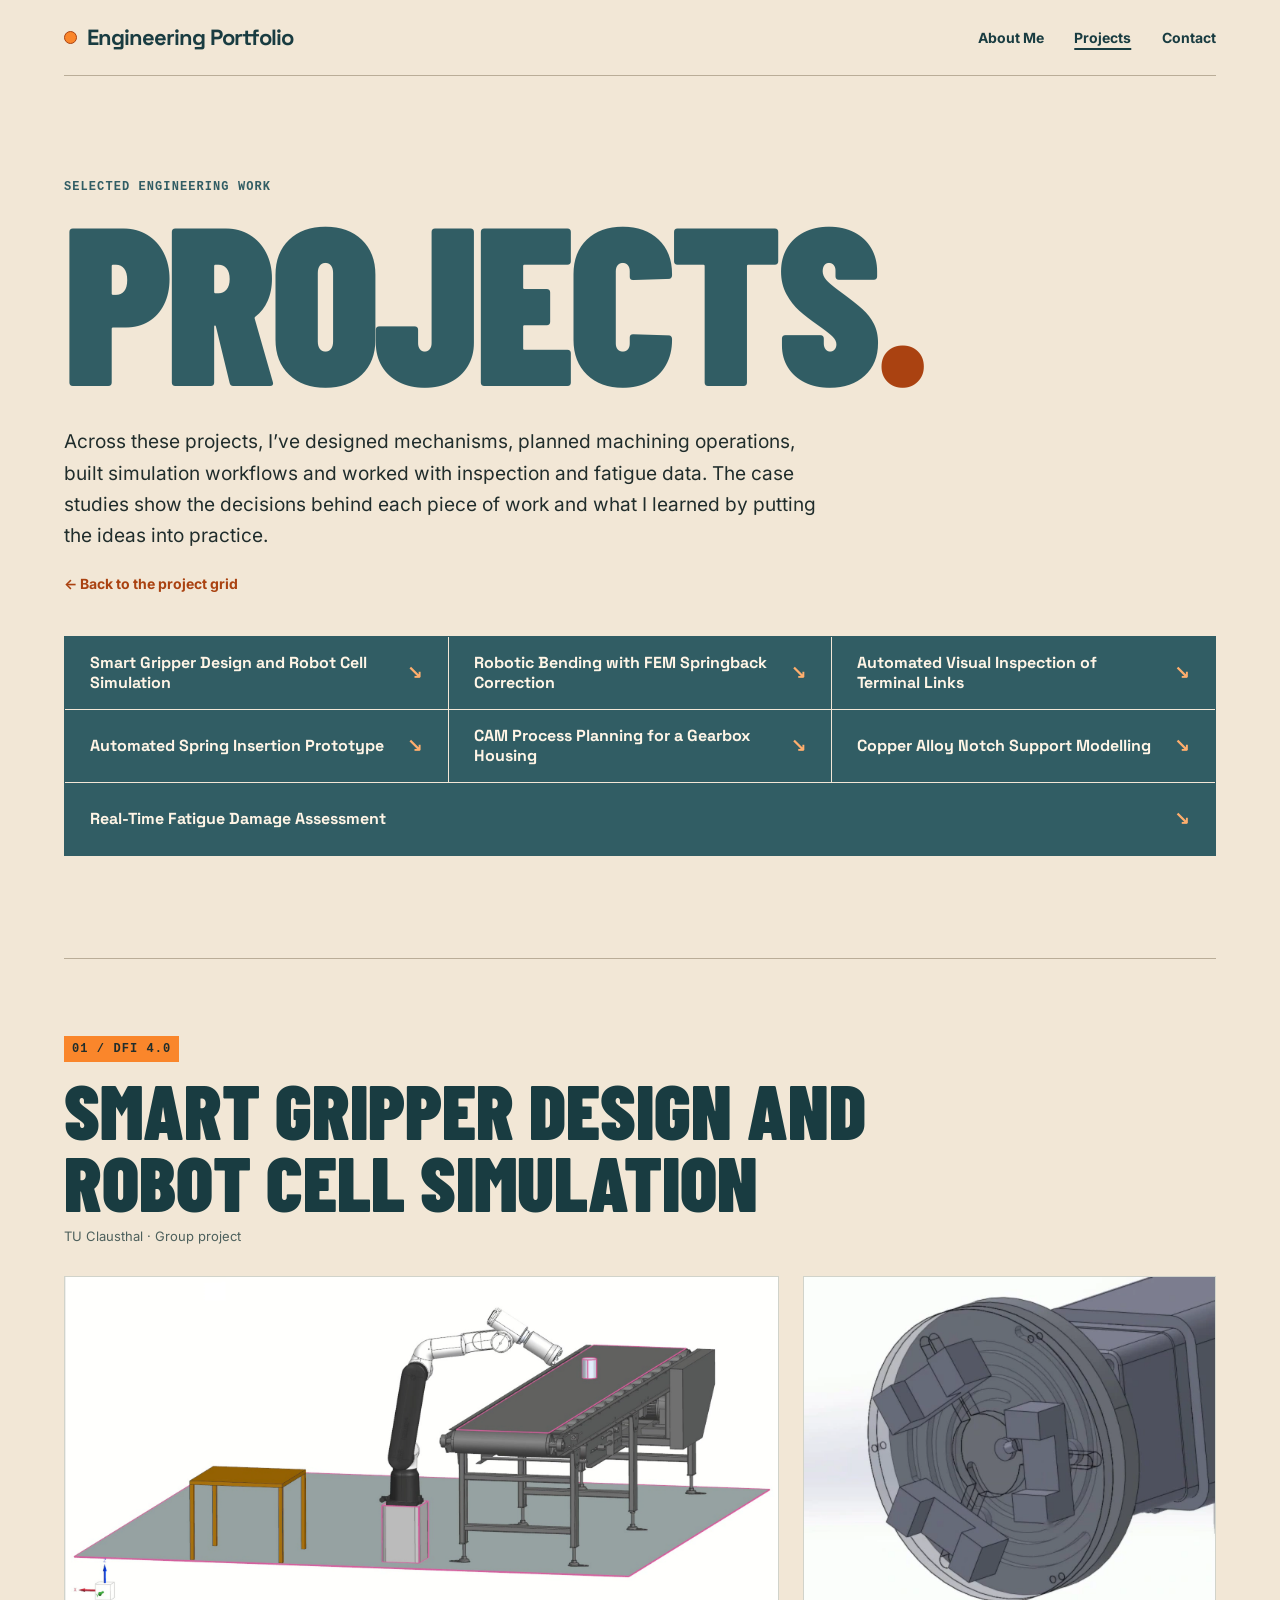
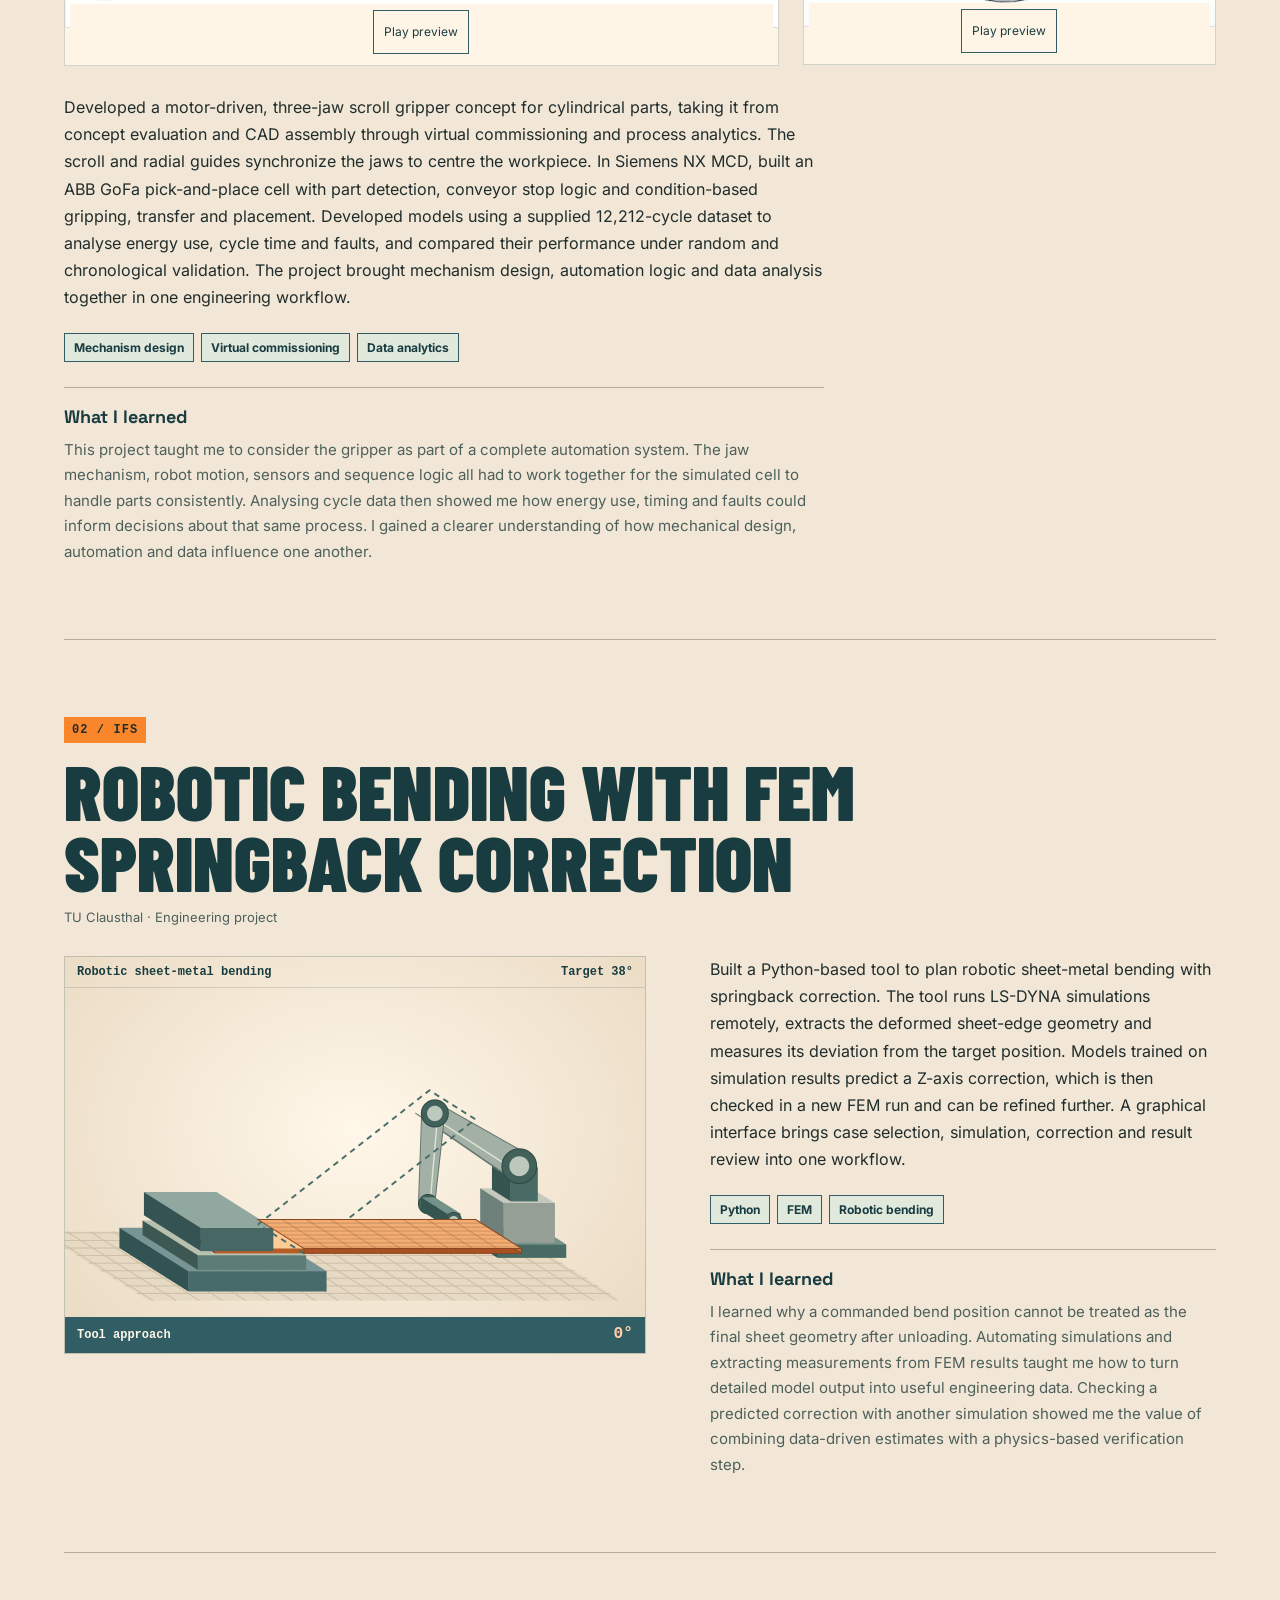
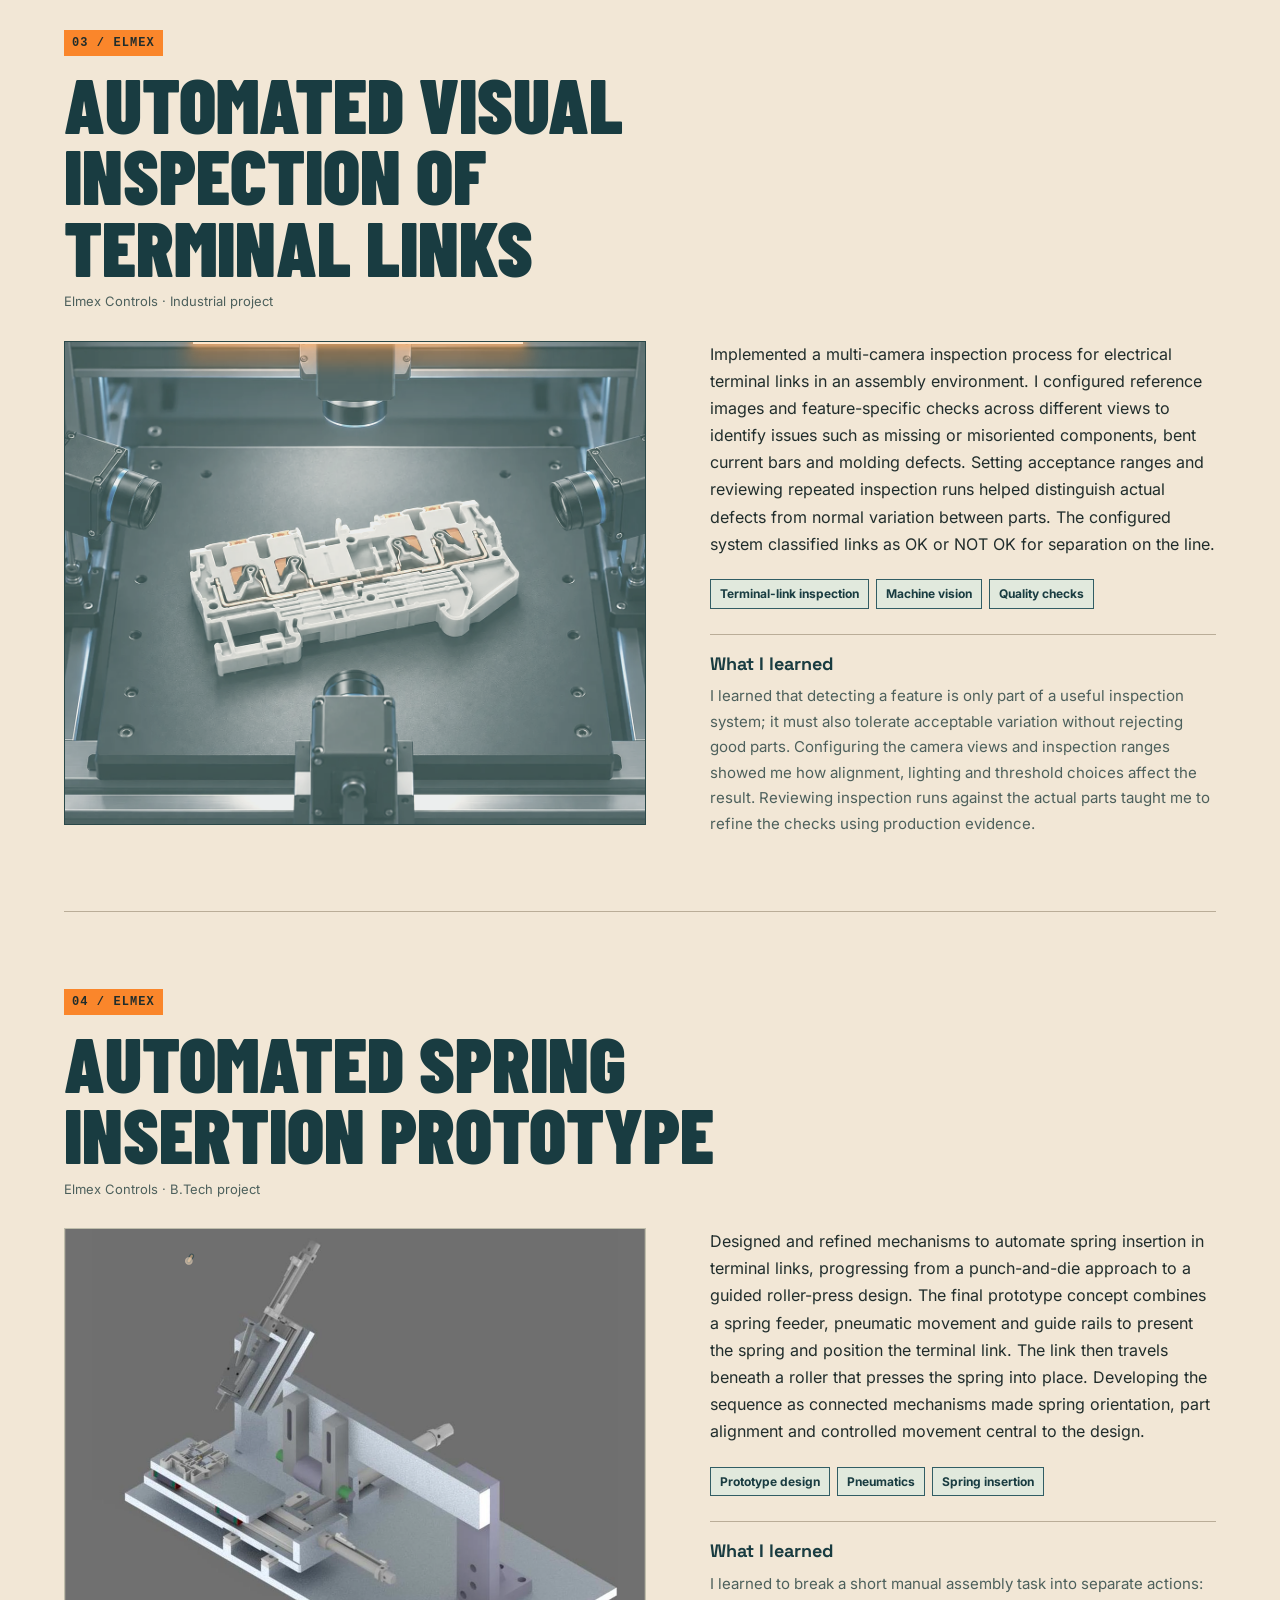
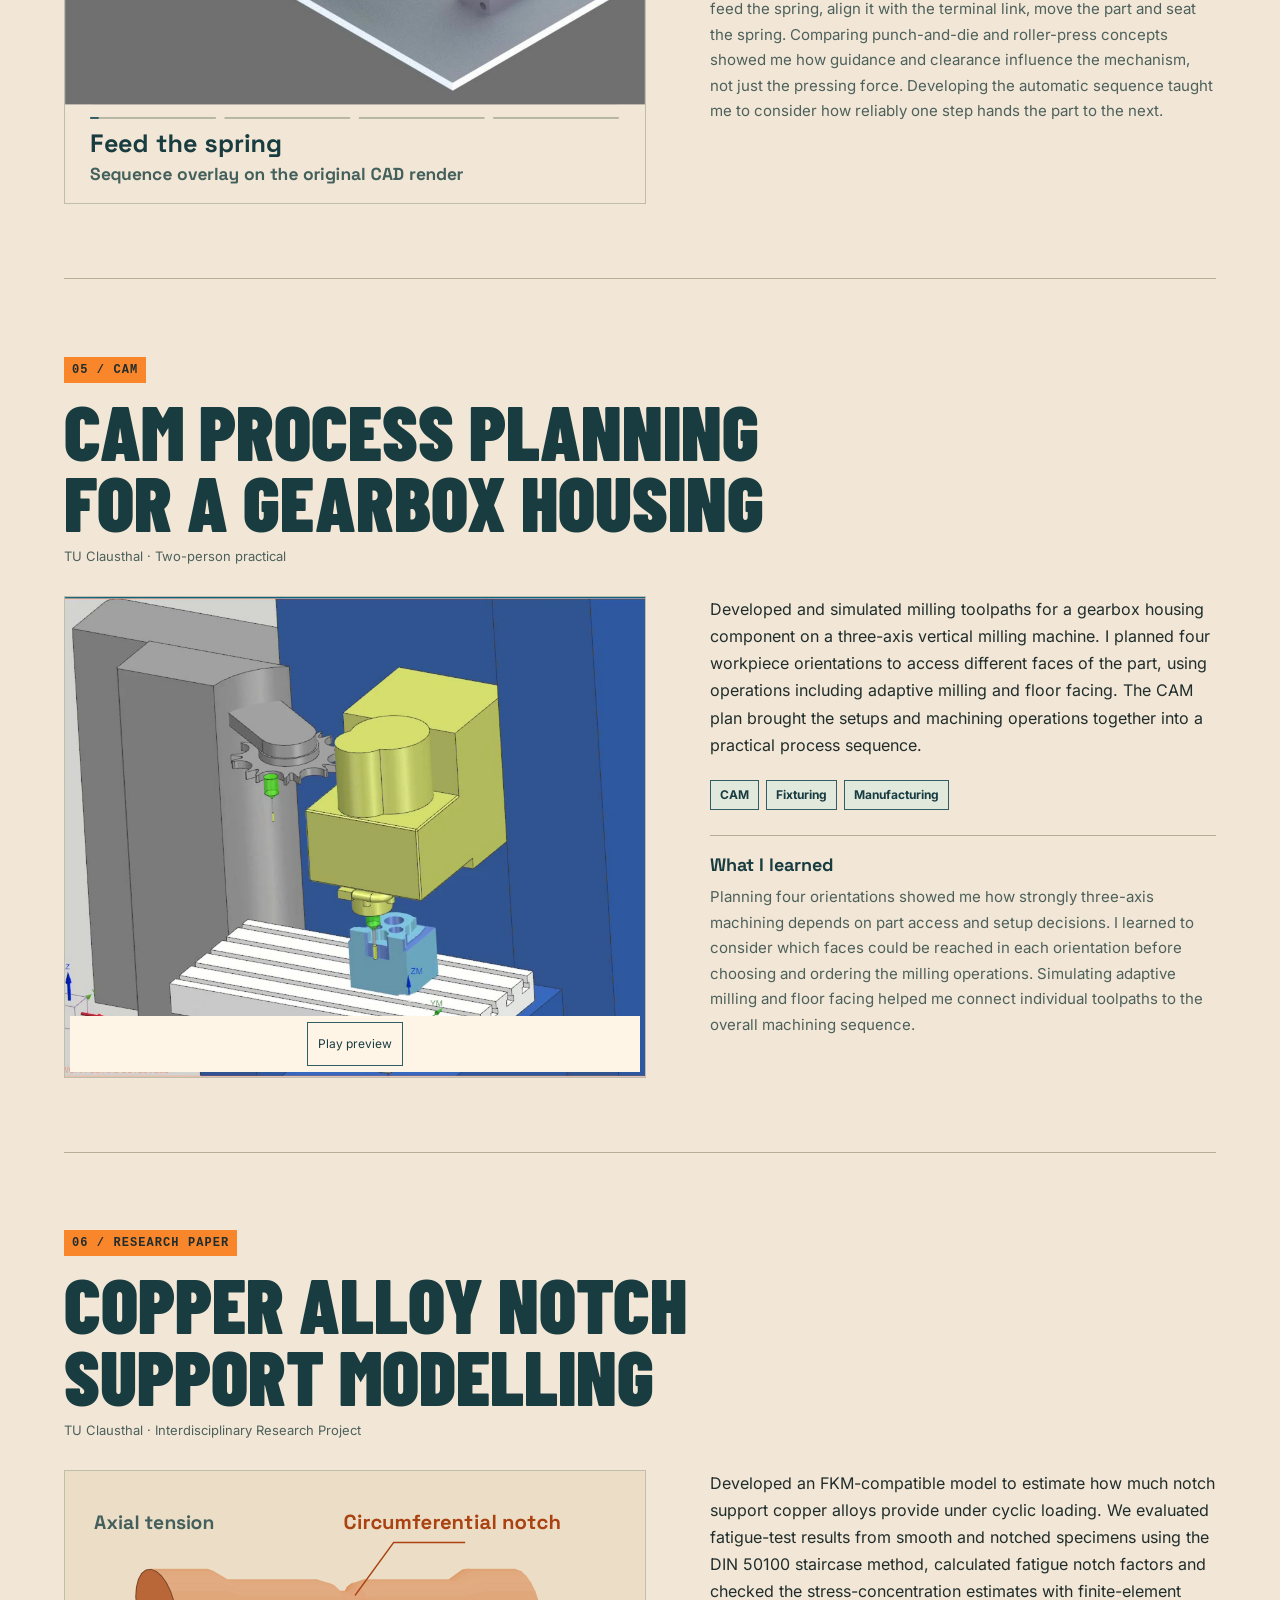
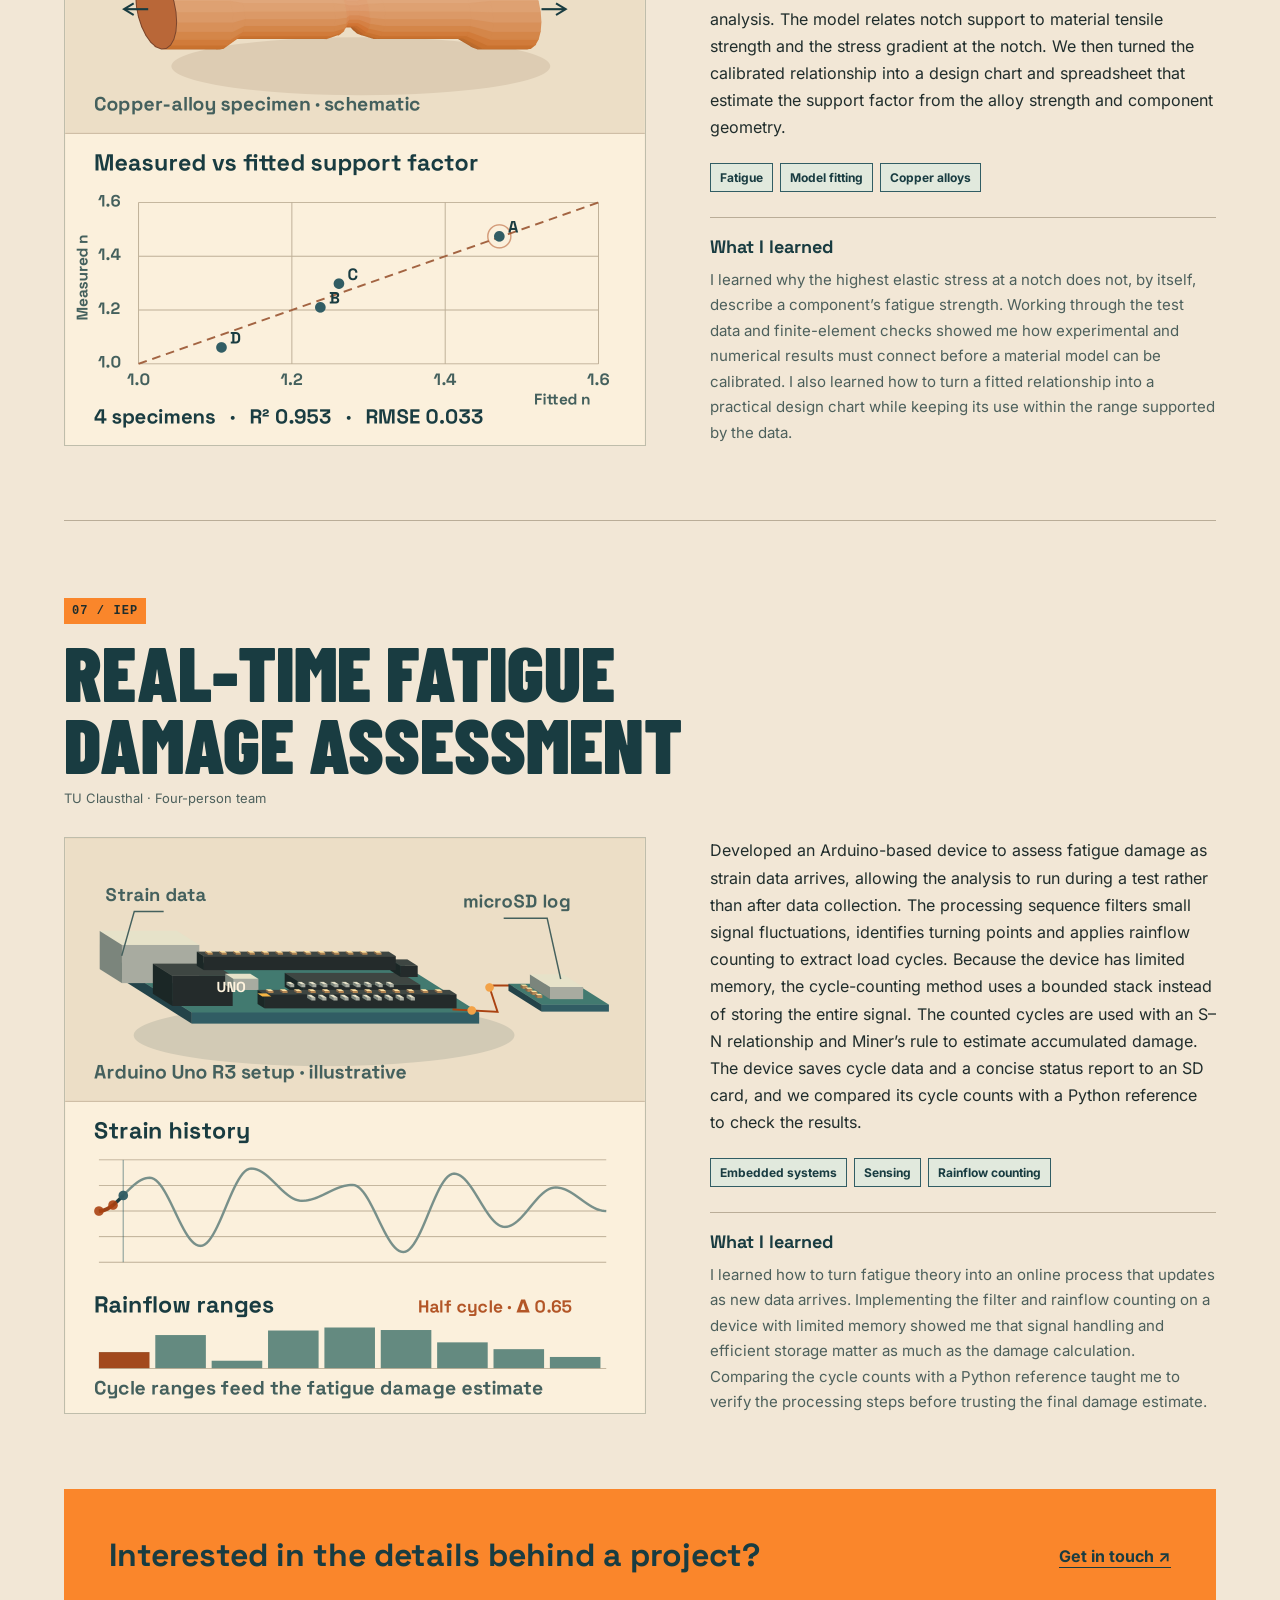
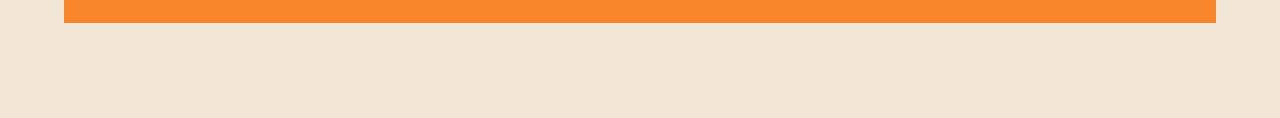
==== commit 193d144f: "Rebalance the homepage opening and add the chosen quote" ====
--- a/projects/index.html
+++ b/projects/index.html
@@ -1,4 +1,4 @@
-<!doctype html><html lang="en"><head><meta charset="utf-8"><meta name="viewport" content="width=device-width, initial-scale=1"><meta name="theme-color" content="#f2e7d6"><meta name="description" content="Engineering projects by Dhruv Bhatt across automation, mechanical design, simulation, data and sensing."><title>Projects — Dhruv Bhatt</title><link rel="stylesheet" href="../portfolio.css?v=editorial-14"><link rel="stylesheet" href="projects.css?v=editorial-4"><link rel="stylesheet" href="../visuals.css?v=editorial-3"><link rel="preload" href="../assets/fonts/inter-400.woff" as="font" type="font/woff" crossorigin><link rel="preload" href="../assets/fonts/barlow-condensed-900.woff2" as="font" type="font/woff2" crossorigin><script defer src="../assets/vendor/motion/motion-14.14.0.js"></script><script defer src="../site-motion.js?v=editorial-2"></script><script defer src="../media-playback.js?v=6"></script><script defer src="../engineering-projection.js?v=2"></script><script defer src="../fem-bending.js?v=4"></script><script defer src="../engineering-scenes.js?v=8"></script></head><body><a class="skip-link" href="#main">Skip to content</a><div class="shell"><header><a class="signature" href="../" aria-label="Engineering Portfolio, home">Engineering Portfolio</a><nav class="site-nav" aria-label="Main navigation"><a href="../#about">About Me</a><a href="./" aria-current="page">Projects</a><a href="../#contact">Contact</a></nav></header><main id="main"><div class="projects-intro"><p class="section-kicker">Selected engineering work</p><h1>Projects<span aria-hidden="true">.</span></h1><p>Across these projects, I’ve designed mechanisms, planned machining operations, built simulation workflows and worked with inspection and fatigue data. The case studies show the decisions behind each piece of work and what I learned by putting the ideas into practice.</p><a href="../" class="back-link">← Back to the project grid</a></div><nav class="project-index" aria-label="Jump to a project"><a href="#gripper">Smart Gripper Design and Robot Cell Simulation</a><a href="#ifs">Robotic Bending with FEM Springback Correction</a><a href="#elmex">Automated Visual Inspection of Terminal Links</a><a href="#assembly">Automated Spring Insertion Prototype</a><a href="#cam">CAM Process Planning for a Gearbox Housing</a><a href="#irp">Copper Alloy Notch Support Modelling</a><a href="#iep">Real-Time Fatigue Damage Assessment</a></nav><div class="project-list"><article class="project-detail" id="gripper"><div class="project-heading"><p class="section-kicker">01 / DFI 4.0</p><h2>Smart Gripper Design and Robot Cell Simulation</h2><p class="project-context">TU Clausthal · Group project</p></div><div class="project-gallery">
+<!doctype html><html lang="en"><head><meta charset="utf-8"><meta name="viewport" content="width=device-width, initial-scale=1"><meta name="theme-color" content="#f2e7d6"><meta name="description" content="Engineering projects by Dhruv Bhatt across automation, mechanical design, simulation, data and sensing."><title>Projects — Dhruv Bhatt</title><link rel="stylesheet" href="../portfolio.css?v=editorial-15"><link rel="stylesheet" href="projects.css?v=editorial-4"><link rel="stylesheet" href="../visuals.css?v=editorial-3"><link rel="preload" href="../assets/fonts/inter-400.woff" as="font" type="font/woff" crossorigin><link rel="preload" href="../assets/fonts/barlow-condensed-900.woff2" as="font" type="font/woff2" crossorigin><script defer src="../assets/vendor/motion/motion-14.14.0.js"></script><script defer src="../site-motion.js?v=editorial-2"></script><script defer src="../media-playback.js?v=6"></script><script defer src="../engineering-projection.js?v=2"></script><script defer src="../fem-bending.js?v=4"></script><script defer src="../engineering-scenes.js?v=8"></script></head><body><a class="skip-link" href="#main">Skip to content</a><div class="shell"><header><a class="signature" href="../" aria-label="Engineering Portfolio, home">Engineering Portfolio</a><nav class="site-nav" aria-label="Main navigation"><a href="../#about">About Me</a><a href="./" aria-current="page">Projects</a><a href="../#contact">Contact</a></nav></header><main id="main"><div class="projects-intro"><p class="section-kicker">Selected engineering work</p><h1>Projects<span aria-hidden="true">.</span></h1><p>Across these projects, I’ve designed mechanisms, planned machining operations, built simulation workflows and worked with inspection and fatigue data. The case studies show the decisions behind each piece of work and what I learned by putting the ideas into practice.</p><a href="../" class="back-link">← Back to the project grid</a></div><nav class="project-index" aria-label="Jump to a project"><a href="#gripper">Smart Gripper Design and Robot Cell Simulation</a><a href="#ifs">Robotic Bending with FEM Springback Correction</a><a href="#elmex">Automated Visual Inspection of Terminal Links</a><a href="#assembly">Automated Spring Insertion Prototype</a><a href="#cam">CAM Process Planning for a Gearbox Housing</a><a href="#irp">Copper Alloy Notch Support Modelling</a><a href="#iep">Real-Time Fatigue Damage Assessment</a></nav><div class="project-list"><article class="project-detail" id="gripper"><div class="project-heading"><p class="section-kicker">01 / DFI 4.0</p><h2>Smart Gripper Design and Robot Cell Simulation</h2><p class="project-context">TU Clausthal · Group project</p></div><div class="project-gallery">
   <figure class="project-media robot-cell-media">
     <video width="1918" height="942" data-src="../assets/high-res/gripper-cell.mp4" poster="../assets/high-res/gripper-cell.webp" muted loop playsinline preload="none" aria-label="Robot-cell pick-and-place sequence in Siemens NX MCD"></video>
     <figcaption>Robot cell simulation</figcaption>
--- a/portfolio.css
+++ b/portfolio.css
@@ -37,12 +37,21 @@
 .site-nav a:hover,.site-nav a[aria-current="page"]{text-decoration:underline;text-decoration-thickness:2px;text-underline-offset:5px}
 .section-kicker{margin:0 0 15px;color:var(--teal);font:700 12px/1.5 var(--mono);text-transform:uppercase;letter-spacing:.09em}
 
-.hero-layout{display:grid;grid-template-columns:minmax(0,1fr) minmax(0,1fr);gap:clamp(30px,5.5vw,85px);align-items:center;padding:clamp(36px,5vw,72px) 0 var(--section)}
+.hero-layout{
+  display:grid;
+  grid-template-columns:minmax(0,1fr) clamp(172px,25vw,230px);
+  grid-template-areas:"identity portrait" "summary portrait";
+  align-items:center;
+  gap:26px clamp(28px,5vw,70px);
+  padding:clamp(36px,5vw,72px) 0 var(--section);
+}
+.hero-about{grid-area:identity;align-self:end}
+.hero-summary{grid-area:summary;align-self:start}
 .hero-about .section-kicker{font:600 13px/1.45 Inter,system-ui,sans-serif;text-transform:none;letter-spacing:0}
 .hero-about h1,.projects-intro h1{margin:0;color:var(--teal);font:900 clamp(90px,11vw,177px)/.76 var(--display);letter-spacing:-.025em;text-transform:uppercase}
 .hero-about h1 span{display:block}
 .hero-about h1 span:last-child,.projects-intro h1 span{color:var(--rust)}
-.hero-about .hero-lead{max-width:50ch;margin:clamp(22px,3vw,35px) 0 0;color:var(--ink);font-size:clamp(15px,1.3vw,17px);line-height:1.6}
+.hero-lead{max-width:50ch;margin:0;color:var(--ink);font-size:clamp(15px,1.3vw,17px);line-height:1.6}
 .hero-actions{display:flex;align-items:center;flex-wrap:wrap;gap:12px 22px;margin-top:25px}
 .action-primary,.action-text,.contact-link{display:inline-flex;align-items:center;gap:15px;min-height:46px;font-size:14px;font-weight:700;text-decoration:none}
 .action-primary{justify-content:space-between;padding:10px 15px;background:var(--orange);color:var(--ink);border:1px solid var(--deep);box-shadow:3px 3px 0 var(--deep);transition:box-shadow .2s var(--ease),background .2s var(--ease)}
@@ -51,8 +60,9 @@
 .action-text:hover,.contact-link:hover{text-decoration:underline;text-underline-offset:5px}
 
 .hero-portrait{
-  width:min(100%,clamp(204px,26vw,254px));
-  justify-self:center;
+  grid-area:portrait;
+  width:100%;
+  justify-self:end;
   margin:0;
   padding:8px;
   background:var(--teal);
@@ -60,6 +70,7 @@
 }
 .hero-portrait img{display:block;width:100%;height:auto;aspect-ratio:4/5;object-fit:cover;background:var(--sand)}
 .hero-portrait figcaption{margin-top:8px;padding:12px 8px;background:var(--cream);color:var(--deep);font:italic 17px/1.38 Georgia,serif;text-align:center;text-wrap:balance}
+.hero-quote-credit{display:block;margin-top:6px;color:var(--muted);font:600 11px/1.35 Inter,system-ui,sans-serif}
 .scene-canvas{width:100%;height:100%;display:block}
 
 .hero-map{padding:clamp(18px,3.5vw,48px);background:var(--deep);color:var(--cream);position:relative;min-width:0}
@@ -146,14 +157,30 @@
   .symbol{width:24px;height:24px;flex-basis:24px}
   .symbol svg{width:17px;height:17px}
 }
+@media(min-width:1000px){
+  .hero-layout{
+    grid-template-columns:minmax(0,.83fr) minmax(0,1fr) clamp(190px,18vw,238px);
+    grid-template-areas:"identity summary portrait";
+    column-gap:clamp(26px,4.2vw,62px);
+    padding-bottom:clamp(55px,6vw,90px);
+  }
+  .hero-about,.hero-summary{align-self:center}
+  .hero-about h1{font-size:clamp(90px,10.4vw,158px)}
+}
 @media(max-width:660px){
   header{min-height:0;flex-wrap:wrap;gap:6px;padding:14px 0 6px}
   .site-nav{width:100%;justify-content:space-between}
-  .hero-layout{grid-template-columns:1fr;gap:28px}
-  .hero-about h1{font-size:clamp(76px,16vw,112px)}
-  .hero-about h1 span{display:inline-block}
-  .hero-portrait{width:min(100%,192px)}
-  .hero-portrait figcaption{padding:11px 5px 13px;font-size:16px}
+  .hero-layout{
+    grid-template-columns:minmax(0,1fr) clamp(112px,35vw,186px);
+    grid-template-areas:"identity portrait" "summary summary";
+    gap:24px clamp(14px,4vw,24px);
+  }
+  .hero-about{align-self:center}
+  .hero-about h1{font-size:clamp(56px,16.8vw,107px)}
+  .hero-about .section-kicker{font-size:12px}
+  .hero-portrait{padding:5px}
+  .hero-portrait figcaption{margin-top:5px;padding:8px 4px;font-size:clamp(13px,3.1vw,15px)}
+  .hero-quote-credit{margin-top:5px;font-size:10px}
   .explorer{grid-template-columns:repeat(2,minmax(0,1fr));grid-template-rows:repeat(3,minmax(68px,auto)) minmax(338px,auto);gap:9px;min-height:0;align-items:stretch}
   .branch[data-position="2"],.branch[data-position="4"],.branch[data-position="6"]{grid-column:2}
   .domain{height:100%;min-height:68px;padding:8px;gap:6px}
@@ -162,7 +189,6 @@
   .content-section{grid-template-columns:1fr}
 }
 @media(max-width:360px){
-  .hero-about h1{font-size:70px}
   .domain strong{font-size:12px}
   .domain .symbol{display:none}
 }
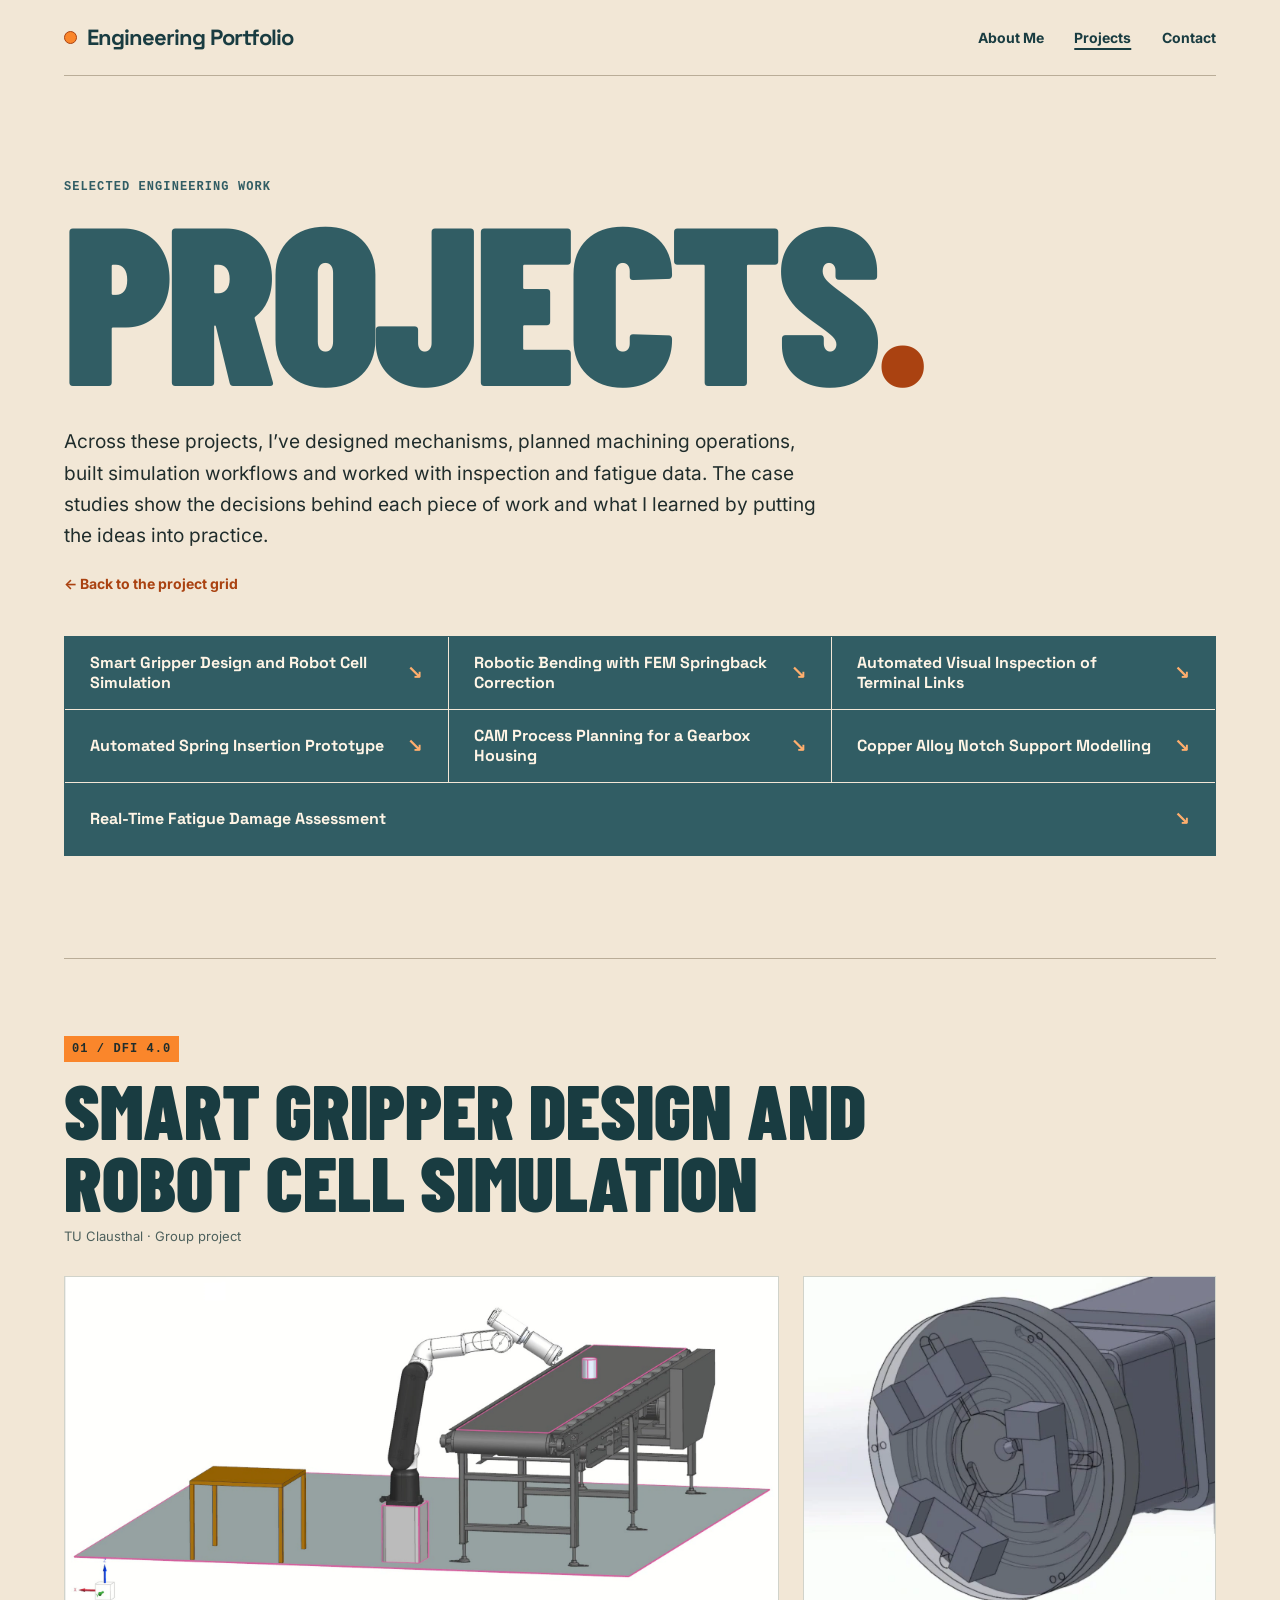
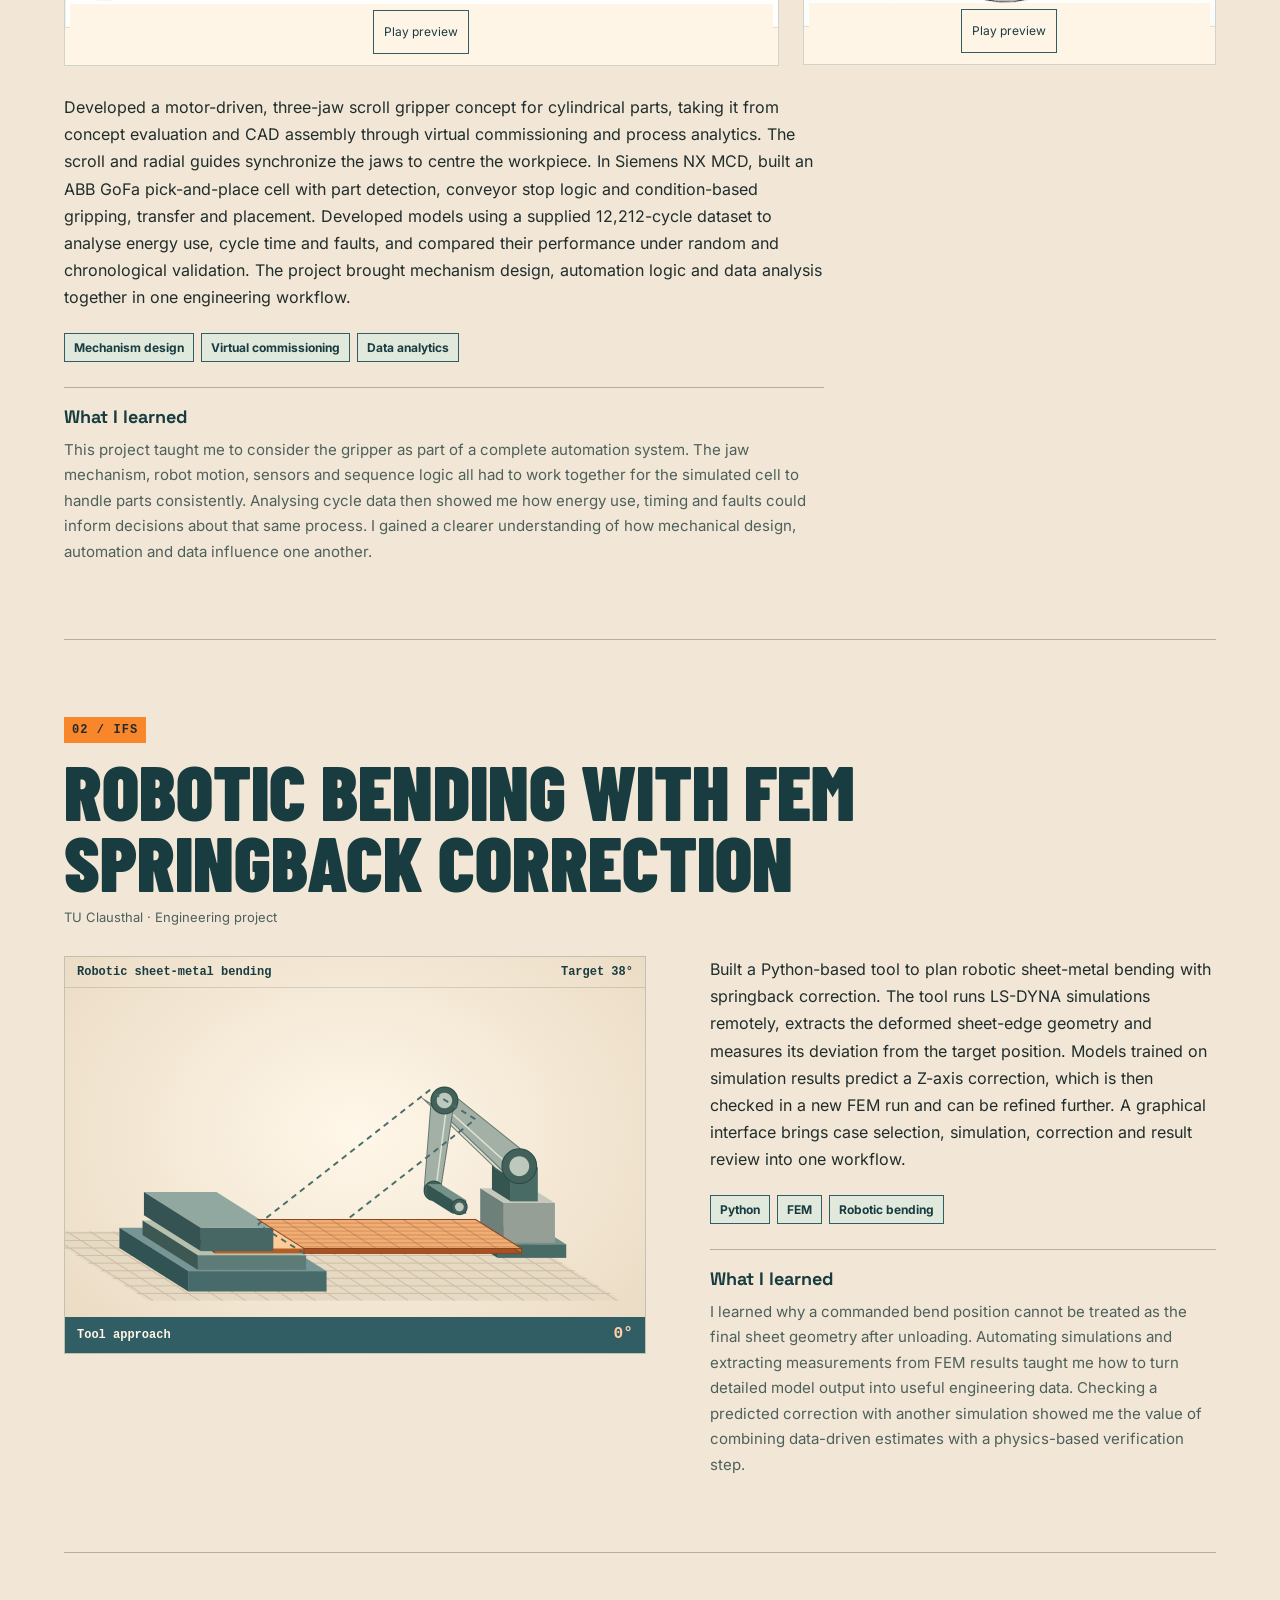
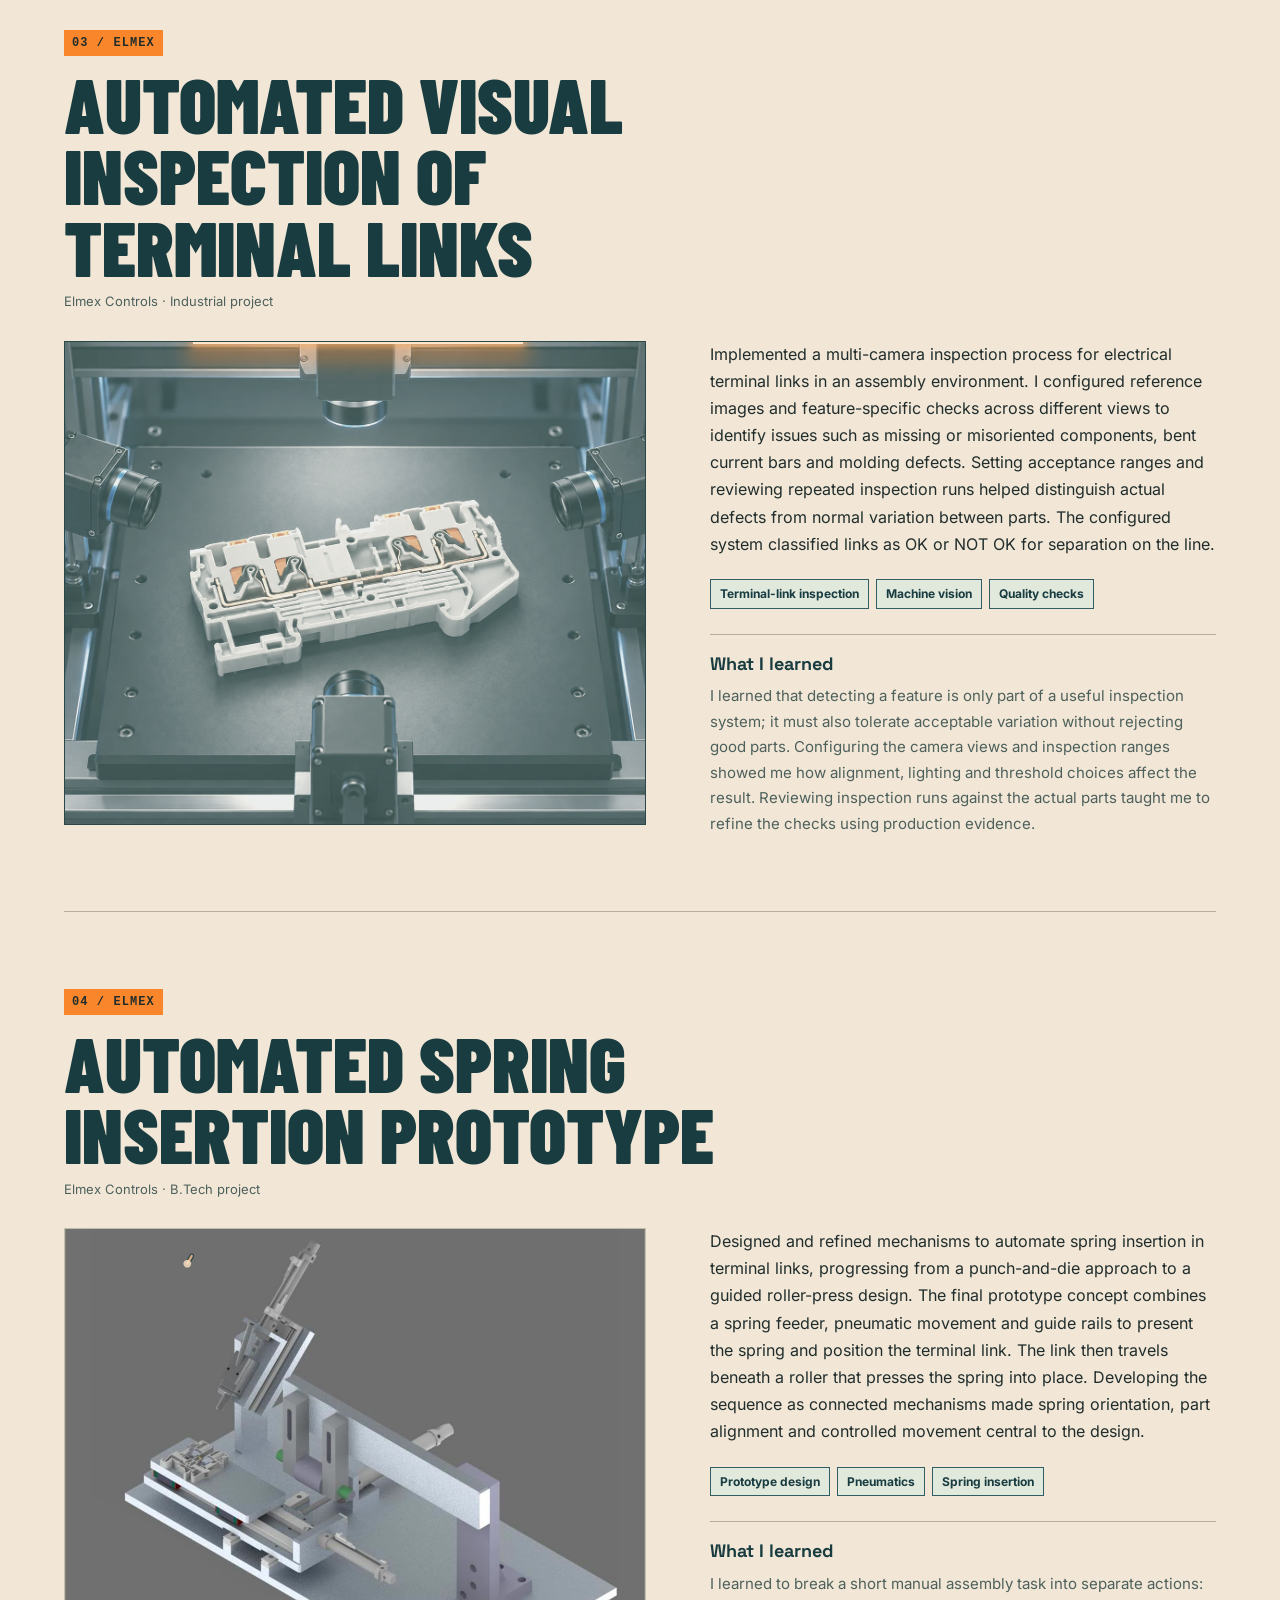
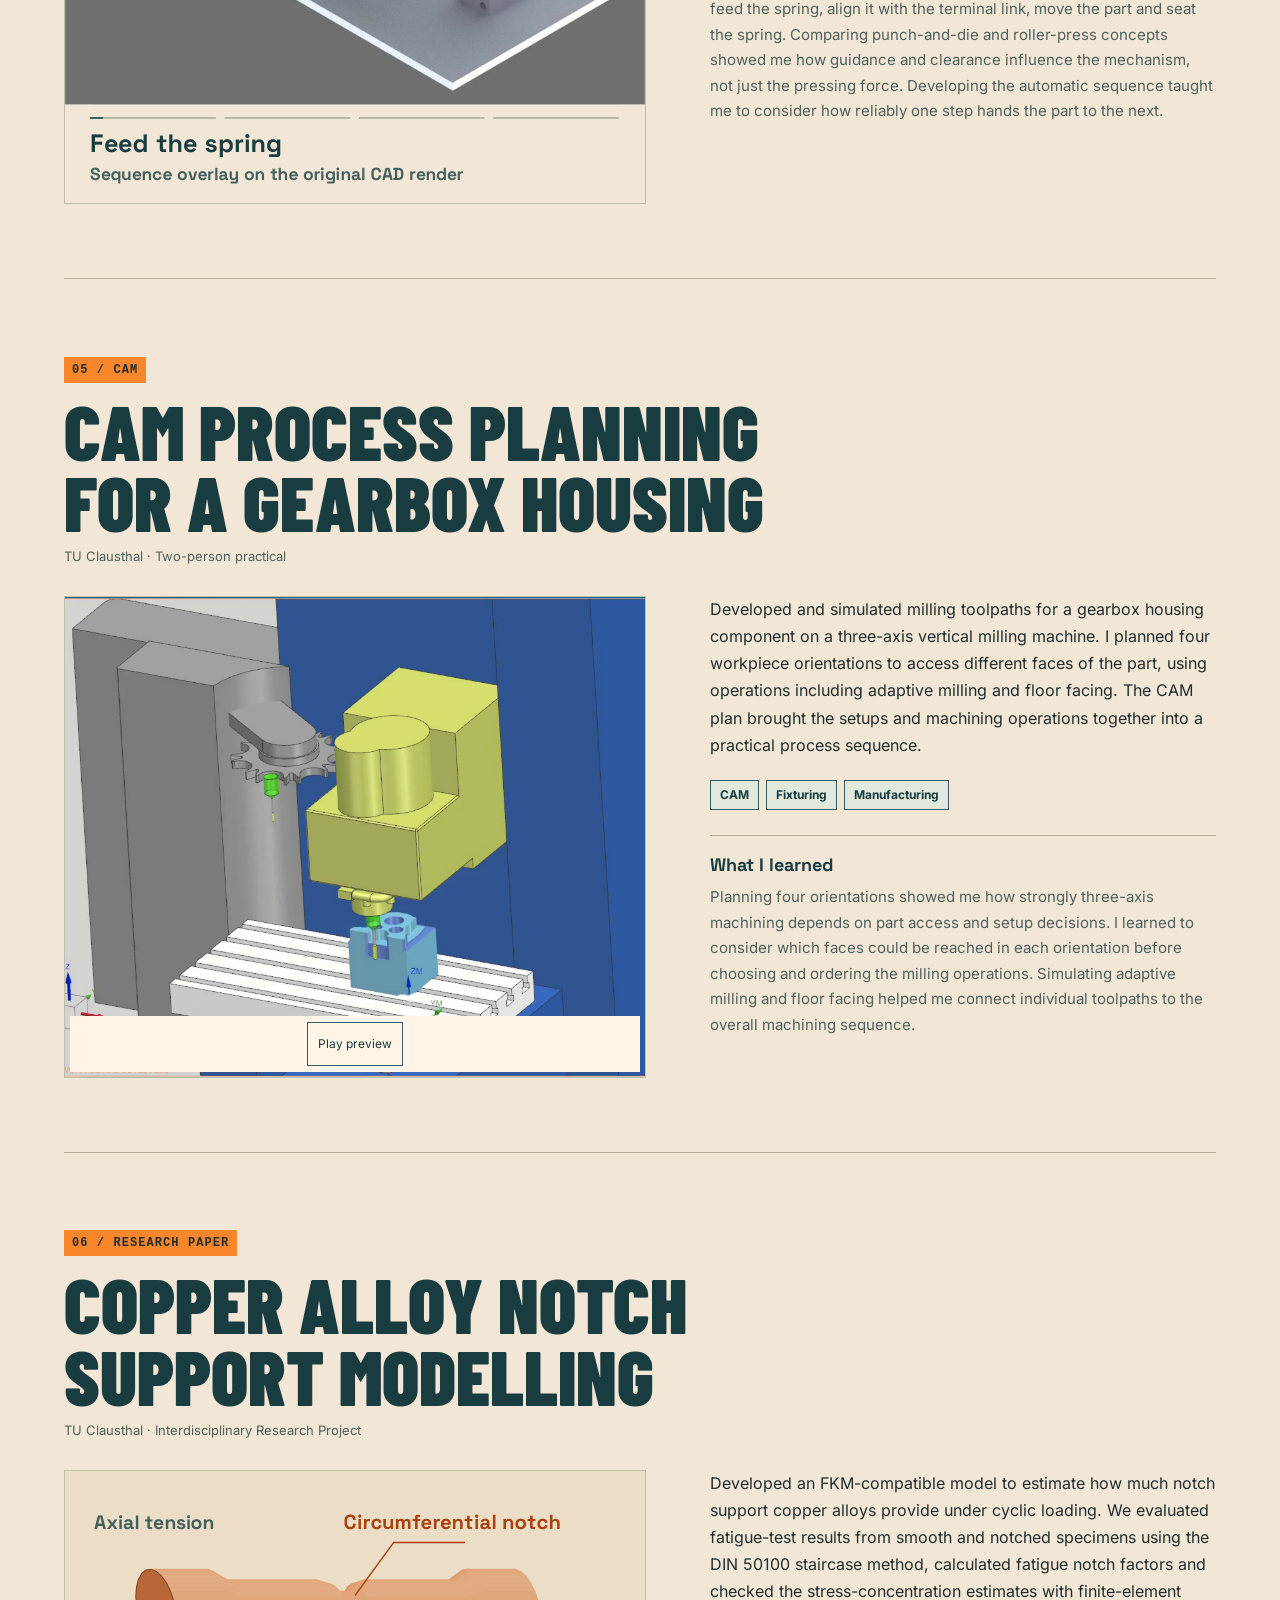
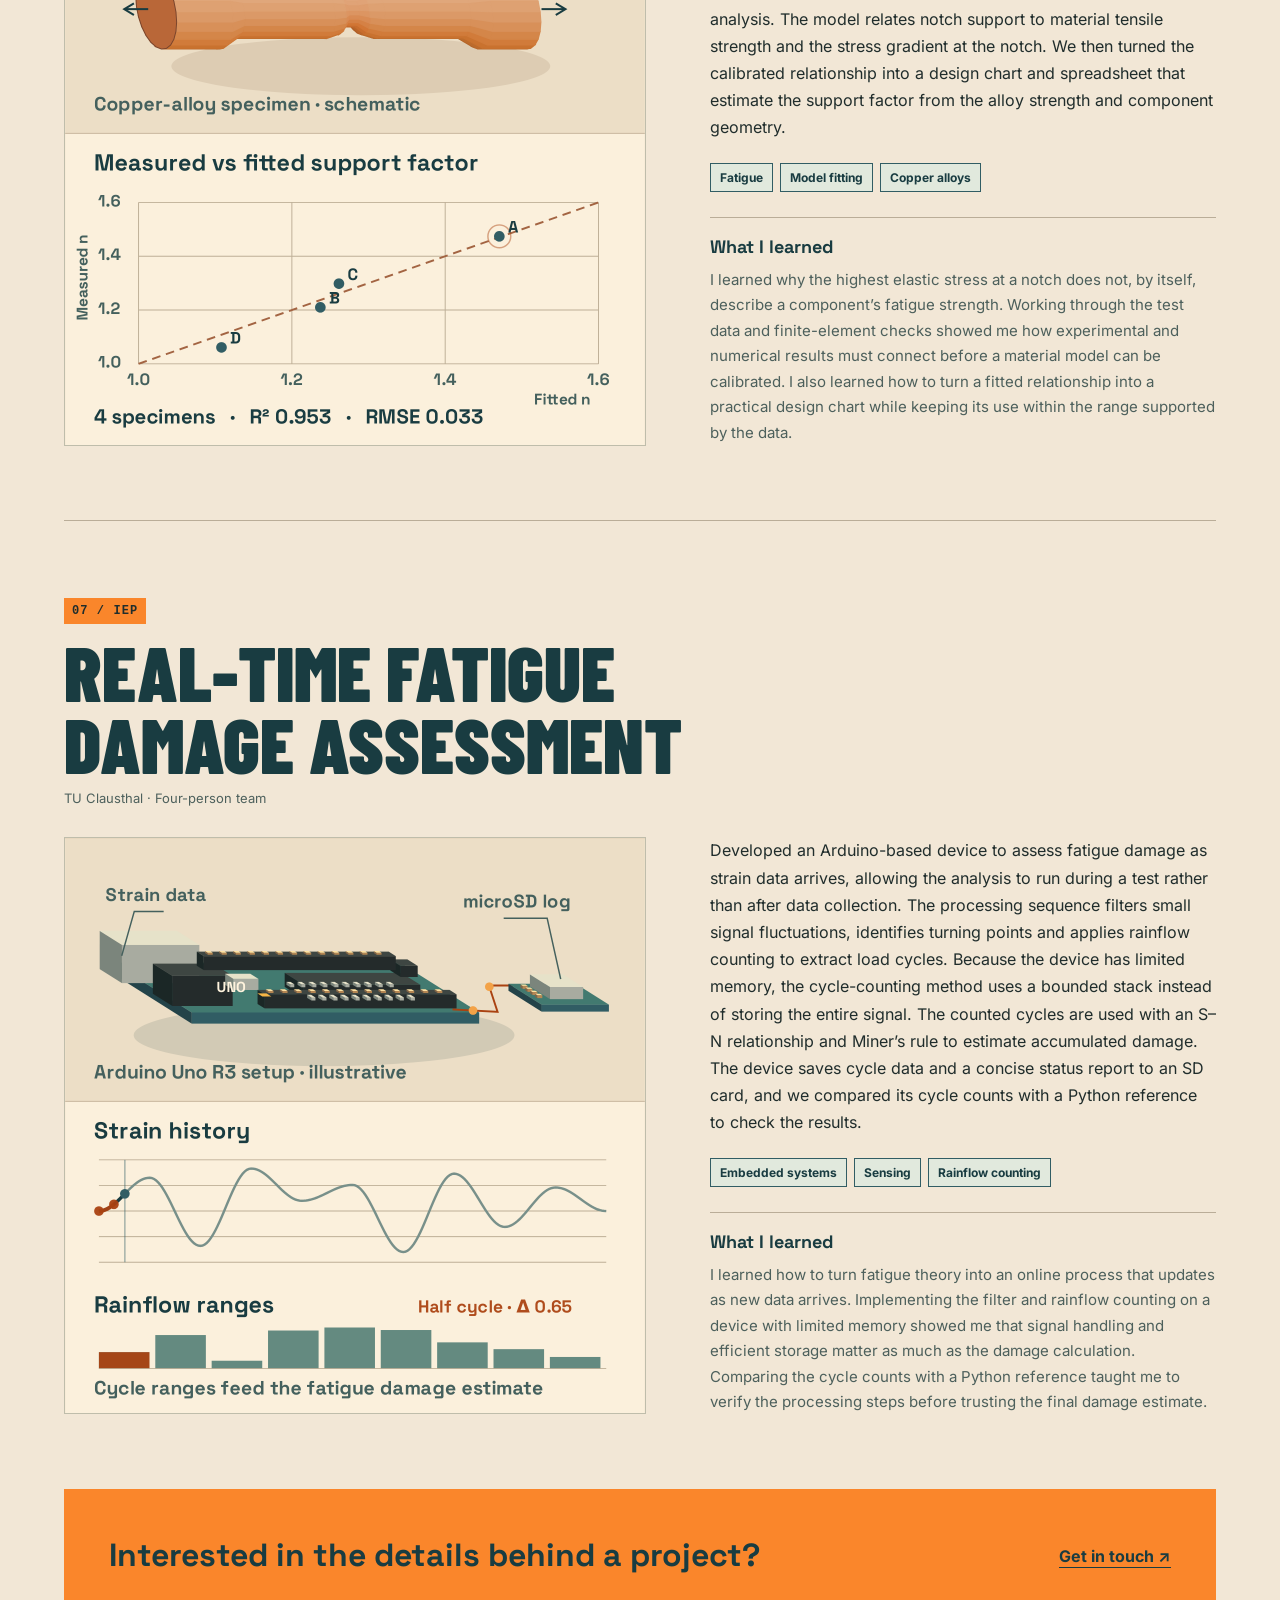
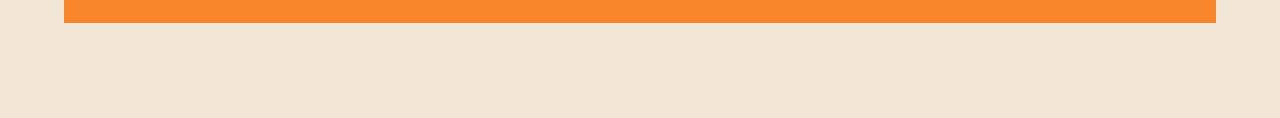
==== commit 7b693b30: "Simplify the opening around the name and portrait" ====
--- a/projects/index.html
+++ b/projects/index.html
@@ -1,4 +1,4 @@
-<!doctype html><html lang="en"><head><meta charset="utf-8"><meta name="viewport" content="width=device-width, initial-scale=1"><meta name="theme-color" content="#f2e7d6"><meta name="description" content="Engineering projects by Dhruv Bhatt across automation, mechanical design, simulation, data and sensing."><title>Projects — Dhruv Bhatt</title><link rel="stylesheet" href="../portfolio.css?v=editorial-15"><link rel="stylesheet" href="projects.css?v=editorial-4"><link rel="stylesheet" href="../visuals.css?v=editorial-3"><link rel="preload" href="../assets/fonts/inter-400.woff" as="font" type="font/woff" crossorigin><link rel="preload" href="../assets/fonts/barlow-condensed-900.woff2" as="font" type="font/woff2" crossorigin><script defer src="../assets/vendor/motion/motion-14.14.0.js"></script><script defer src="../site-motion.js?v=editorial-2"></script><script defer src="../media-playback.js?v=6"></script><script defer src="../engineering-projection.js?v=2"></script><script defer src="../fem-bending.js?v=4"></script><script defer src="../engineering-scenes.js?v=8"></script></head><body><a class="skip-link" href="#main">Skip to content</a><div class="shell"><header><a class="signature" href="../" aria-label="Engineering Portfolio, home">Engineering Portfolio</a><nav class="site-nav" aria-label="Main navigation"><a href="../#about">About Me</a><a href="./" aria-current="page">Projects</a><a href="../#contact">Contact</a></nav></header><main id="main"><div class="projects-intro"><p class="section-kicker">Selected engineering work</p><h1>Projects<span aria-hidden="true">.</span></h1><p>Across these projects, I’ve designed mechanisms, planned machining operations, built simulation workflows and worked with inspection and fatigue data. The case studies show the decisions behind each piece of work and what I learned by putting the ideas into practice.</p><a href="../" class="back-link">← Back to the project grid</a></div><nav class="project-index" aria-label="Jump to a project"><a href="#gripper">Smart Gripper Design and Robot Cell Simulation</a><a href="#ifs">Robotic Bending with FEM Springback Correction</a><a href="#elmex">Automated Visual Inspection of Terminal Links</a><a href="#assembly">Automated Spring Insertion Prototype</a><a href="#cam">CAM Process Planning for a Gearbox Housing</a><a href="#irp">Copper Alloy Notch Support Modelling</a><a href="#iep">Real-Time Fatigue Damage Assessment</a></nav><div class="project-list"><article class="project-detail" id="gripper"><div class="project-heading"><p class="section-kicker">01 / DFI 4.0</p><h2>Smart Gripper Design and Robot Cell Simulation</h2><p class="project-context">TU Clausthal · Group project</p></div><div class="project-gallery">
+<!doctype html><html lang="en"><head><meta charset="utf-8"><meta name="viewport" content="width=device-width, initial-scale=1"><meta name="theme-color" content="#f2e7d6"><meta name="description" content="Engineering projects by Dhruv Bhatt across automation, mechanical design, simulation, data and sensing."><title>Projects — Dhruv Bhatt</title><link rel="stylesheet" href="../portfolio.css?v=editorial-16"><link rel="stylesheet" href="projects.css?v=editorial-4"><link rel="stylesheet" href="../visuals.css?v=editorial-3"><link rel="preload" href="../assets/fonts/inter-400.woff" as="font" type="font/woff" crossorigin><link rel="preload" href="../assets/fonts/barlow-condensed-900.woff2" as="font" type="font/woff2" crossorigin><script defer src="../assets/vendor/motion/motion-14.14.0.js"></script><script defer src="../site-motion.js?v=editorial-2"></script><script defer src="../media-playback.js?v=6"></script><script defer src="../engineering-projection.js?v=2"></script><script defer src="../fem-bending.js?v=4"></script><script defer src="../engineering-scenes.js?v=8"></script></head><body><a class="skip-link" href="#main">Skip to content</a><div class="shell"><header><a class="signature" href="../" aria-label="Engineering Portfolio, home">Engineering Portfolio</a><nav class="site-nav" aria-label="Main navigation"><a href="../#about">About Me</a><a href="./" aria-current="page">Projects</a><a href="../#contact">Contact</a></nav></header><main id="main"><div class="projects-intro"><p class="section-kicker">Selected engineering work</p><h1>Projects<span aria-hidden="true">.</span></h1><p>Across these projects, I’ve designed mechanisms, planned machining operations, built simulation workflows and worked with inspection and fatigue data. The case studies show the decisions behind each piece of work and what I learned by putting the ideas into practice.</p><a href="../" class="back-link">← Back to the project grid</a></div><nav class="project-index" aria-label="Jump to a project"><a href="#gripper">Smart Gripper Design and Robot Cell Simulation</a><a href="#ifs">Robotic Bending with FEM Springback Correction</a><a href="#elmex">Automated Visual Inspection of Terminal Links</a><a href="#assembly">Automated Spring Insertion Prototype</a><a href="#cam">CAM Process Planning for a Gearbox Housing</a><a href="#irp">Copper Alloy Notch Support Modelling</a><a href="#iep">Real-Time Fatigue Damage Assessment</a></nav><div class="project-list"><article class="project-detail" id="gripper"><div class="project-heading"><p class="section-kicker">01 / DFI 4.0</p><h2>Smart Gripper Design and Robot Cell Simulation</h2><p class="project-context">TU Clausthal · Group project</p></div><div class="project-gallery">
   <figure class="project-media robot-cell-media">
     <video width="1918" height="942" data-src="../assets/high-res/gripper-cell.mp4" poster="../assets/high-res/gripper-cell.webp" muted loop playsinline preload="none" aria-label="Robot-cell pick-and-place sequence in Siemens NX MCD"></video>
     <figcaption>Robot cell simulation</figcaption>
--- a/portfolio.css
+++ b/portfolio.css
@@ -39,19 +39,22 @@
 
 .hero-layout{
   display:grid;
-  grid-template-columns:minmax(0,1fr) clamp(172px,25vw,230px);
-  grid-template-areas:"identity portrait" "summary portrait";
+  grid-template-columns:minmax(0,1fr);
   align-items:center;
-  gap:26px clamp(28px,5vw,70px);
-  padding:clamp(36px,5vw,72px) 0 var(--section);
+  gap:clamp(24px,4vw,38px);
+  padding:clamp(36px,6vw,84px) 0 clamp(44px,6vw,88px);
 }
-.hero-about{grid-area:identity;align-self:end}
-.hero-summary{grid-area:summary;align-self:start}
+.hero-identity{
+  display:grid;
+  grid-template-columns:minmax(0,max-content) clamp(94px,15vw,146px);
+  align-items:end;
+  gap:clamp(16px,3.2vw,46px);
+}
 .hero-about .section-kicker{font:600 13px/1.45 Inter,system-ui,sans-serif;text-transform:none;letter-spacing:0}
 .hero-about h1,.projects-intro h1{margin:0;color:var(--teal);font:900 clamp(90px,11vw,177px)/.76 var(--display);letter-spacing:-.025em;text-transform:uppercase}
 .hero-about h1 span{display:block}
 .hero-about h1 span:last-child,.projects-intro h1 span{color:var(--rust)}
-.hero-lead{max-width:50ch;margin:0;color:var(--ink);font-size:clamp(15px,1.3vw,17px);line-height:1.6}
+.hero-lead{max-width:55ch;margin:0;color:var(--ink);font-size:clamp(15px,1.3vw,17px);line-height:1.6}
 .hero-actions{display:flex;align-items:center;flex-wrap:wrap;gap:12px 22px;margin-top:25px}
 .action-primary,.action-text,.contact-link{display:inline-flex;align-items:center;gap:15px;min-height:46px;font-size:14px;font-weight:700;text-decoration:none}
 .action-primary{justify-content:space-between;padding:10px 15px;background:var(--orange);color:var(--ink);border:1px solid var(--deep);box-shadow:3px 3px 0 var(--deep);transition:box-shadow .2s var(--ease),background .2s var(--ease)}
@@ -60,17 +63,13 @@
 .action-text:hover,.contact-link:hover{text-decoration:underline;text-underline-offset:5px}
 
 .hero-portrait{
-  grid-area:portrait;
   width:100%;
-  justify-self:end;
   margin:0;
-  padding:8px;
+  padding:5px;
   background:var(--teal);
-  box-shadow:4px 4px 0 var(--sand);
+  box-shadow:3px 3px 0 var(--sand);
 }
 .hero-portrait img{display:block;width:100%;height:auto;aspect-ratio:4/5;object-fit:cover;background:var(--sand)}
-.hero-portrait figcaption{margin-top:8px;padding:12px 8px;background:var(--cream);color:var(--deep);font:italic 17px/1.38 Georgia,serif;text-align:center;text-wrap:balance}
-.hero-quote-credit{display:block;margin-top:6px;color:var(--muted);font:600 11px/1.35 Inter,system-ui,sans-serif}
 .scene-canvas{width:100%;height:100%;display:block}
 
 .hero-map{padding:clamp(18px,3.5vw,48px);background:var(--deep);color:var(--cream);position:relative;min-width:0}
@@ -157,30 +156,20 @@
   .symbol{width:24px;height:24px;flex-basis:24px}
   .symbol svg{width:17px;height:17px}
 }
-@media(min-width:1000px){
+@media(min-width:730px){
   .hero-layout{
-    grid-template-columns:minmax(0,.83fr) minmax(0,1fr) clamp(190px,18vw,238px);
-    grid-template-areas:"identity summary portrait";
-    column-gap:clamp(26px,4.2vw,62px);
-    padding-bottom:clamp(55px,6vw,90px);
+    grid-template-columns:minmax(0,1.05fr) minmax(0,1fr);
+    column-gap:clamp(29px,4.6vw,82px);
   }
-  .hero-about,.hero-summary{align-self:center}
-  .hero-about h1{font-size:clamp(90px,10.4vw,158px)}
+  .hero-identity{grid-template-columns:minmax(0,max-content) clamp(104px,10.5vw,146px)}
+  .hero-about h1{font-size:clamp(78px,10.4vw,158px)}
 }
 @media(max-width:660px){
   header{min-height:0;flex-wrap:wrap;gap:6px;padding:14px 0 6px}
   .site-nav{width:100%;justify-content:space-between}
-  .hero-layout{
-    grid-template-columns:minmax(0,1fr) clamp(112px,35vw,186px);
-    grid-template-areas:"identity portrait" "summary summary";
-    gap:24px clamp(14px,4vw,24px);
-  }
-  .hero-about{align-self:center}
+  .hero-identity{grid-template-columns:minmax(0,max-content) clamp(94px,27vw,134px)}
   .hero-about h1{font-size:clamp(56px,16.8vw,107px)}
   .hero-about .section-kicker{font-size:12px}
-  .hero-portrait{padding:5px}
-  .hero-portrait figcaption{margin-top:5px;padding:8px 4px;font-size:clamp(13px,3.1vw,15px)}
-  .hero-quote-credit{margin-top:5px;font-size:10px}
   .explorer{grid-template-columns:repeat(2,minmax(0,1fr));grid-template-rows:repeat(3,minmax(68px,auto)) minmax(338px,auto);gap:9px;min-height:0;align-items:stretch}
   .branch[data-position="2"],.branch[data-position="4"],.branch[data-position="6"]{grid-column:2}
   .domain{height:100%;min-height:68px;padding:8px;gap:6px}
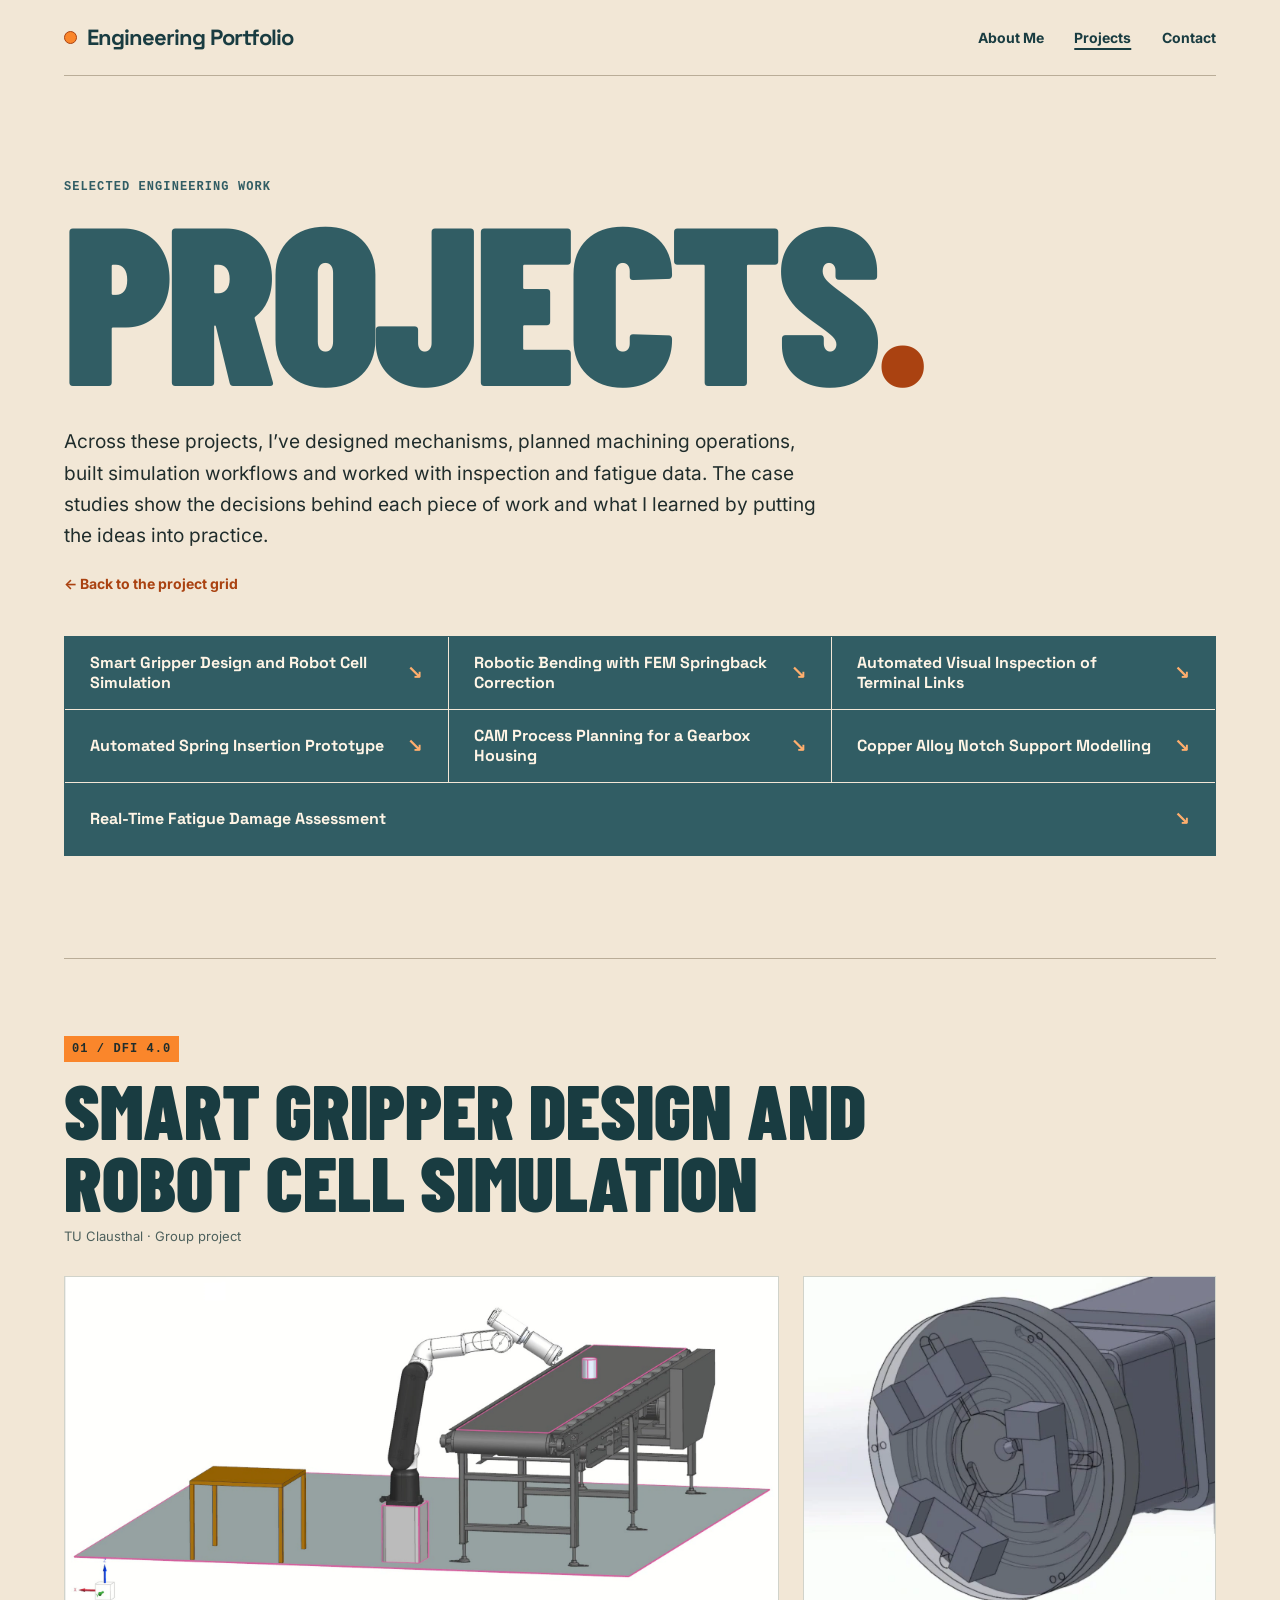
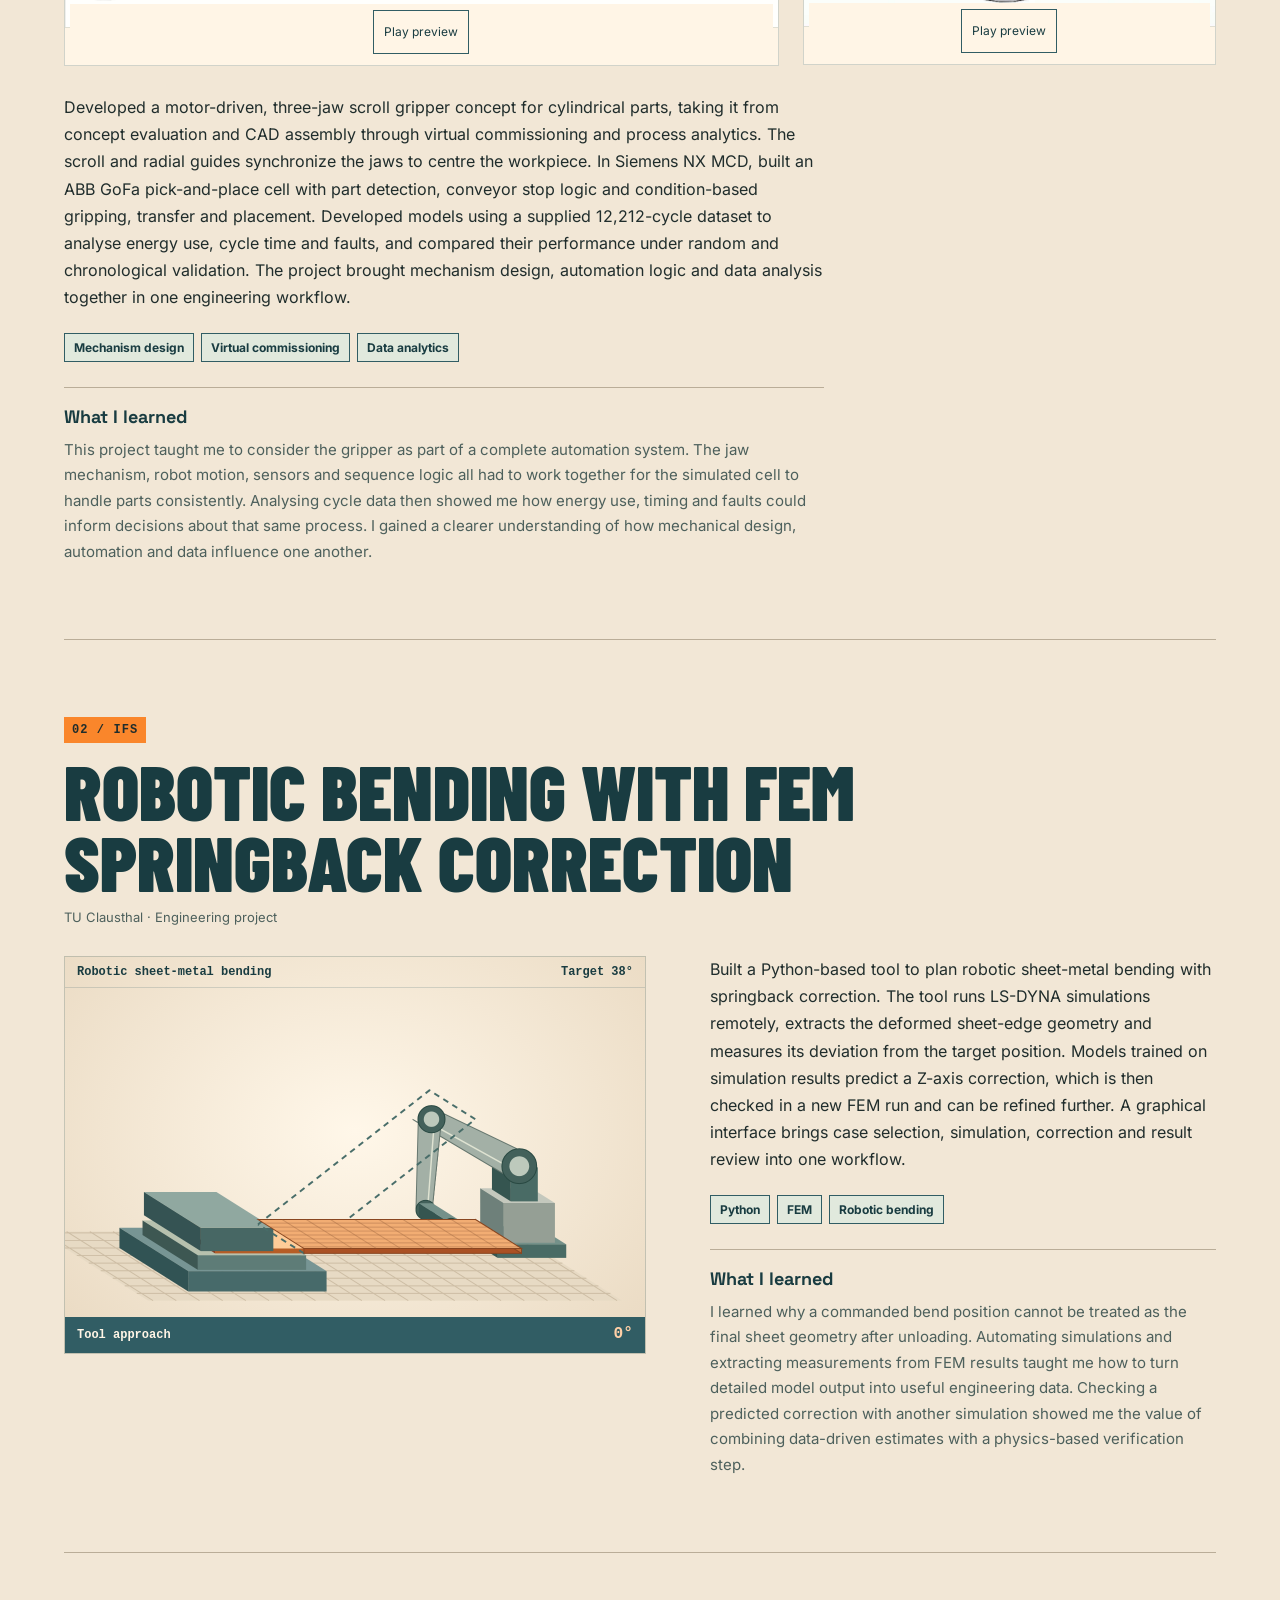
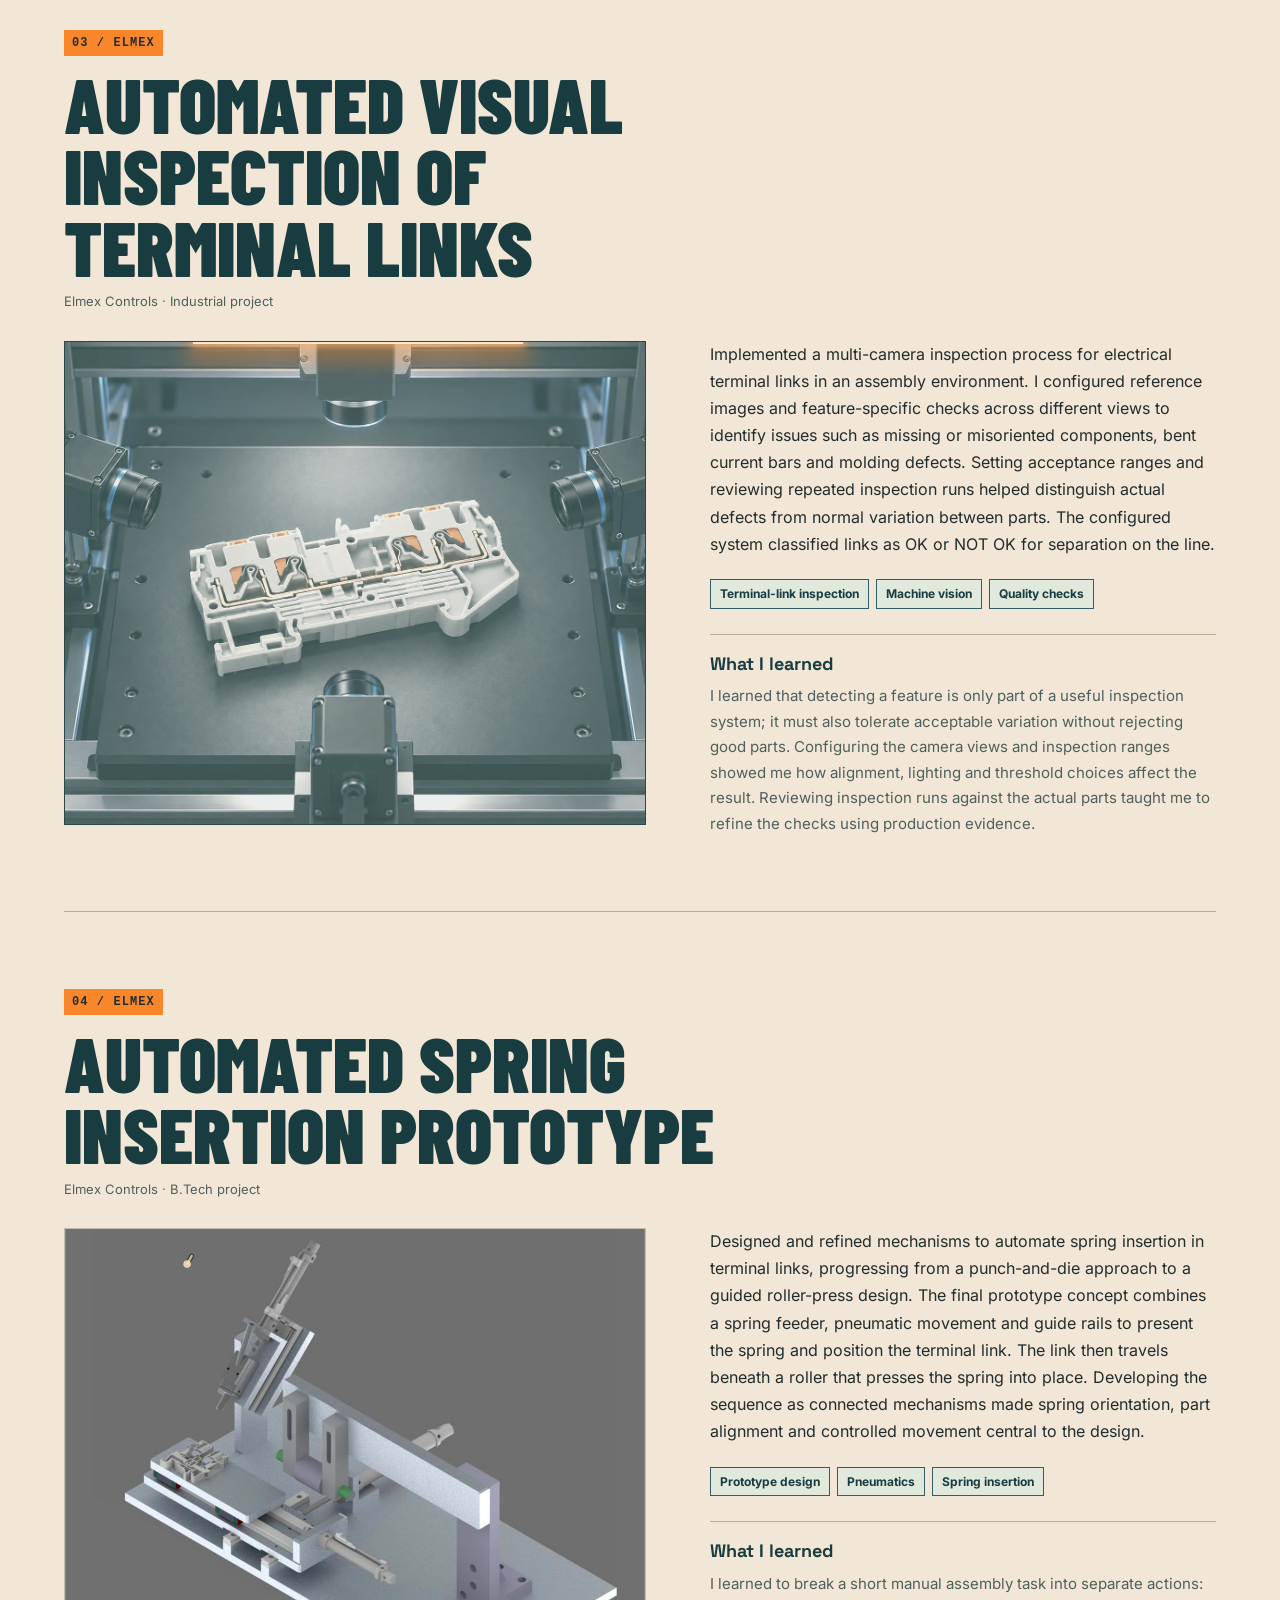
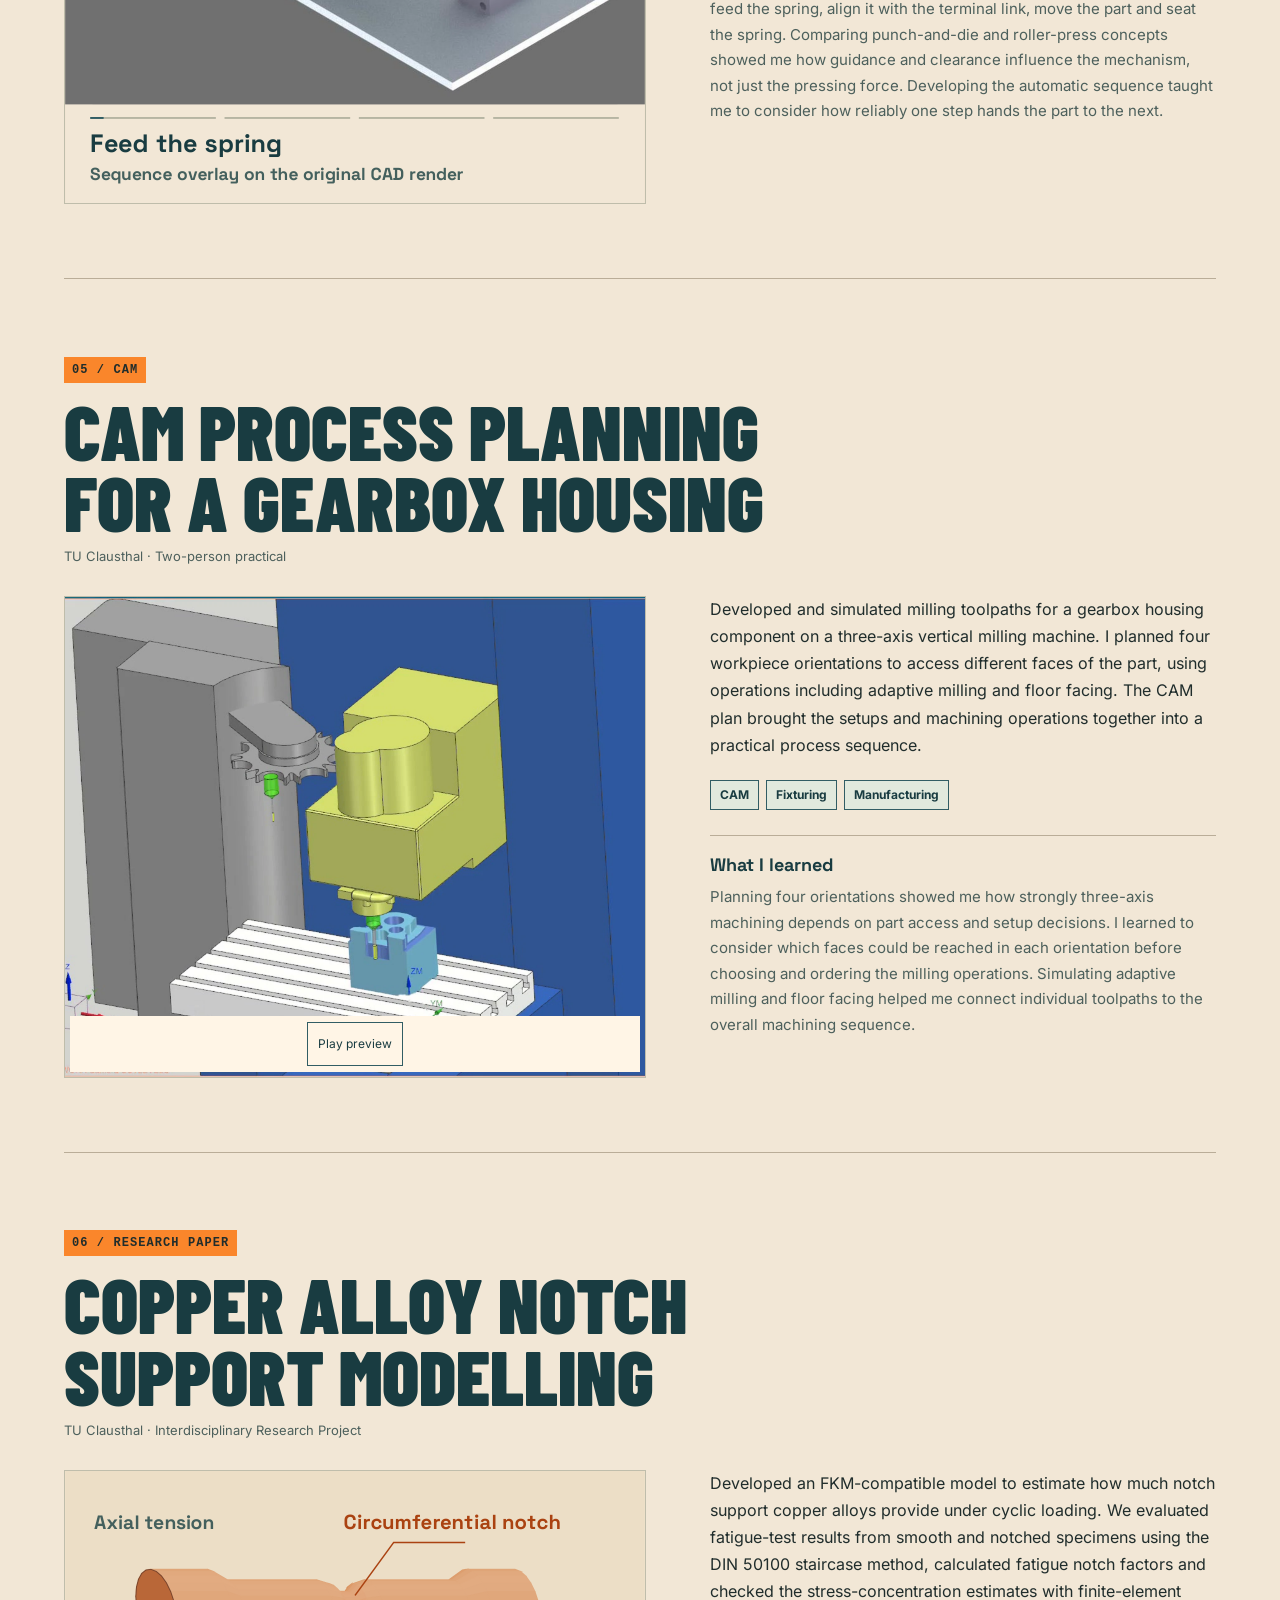
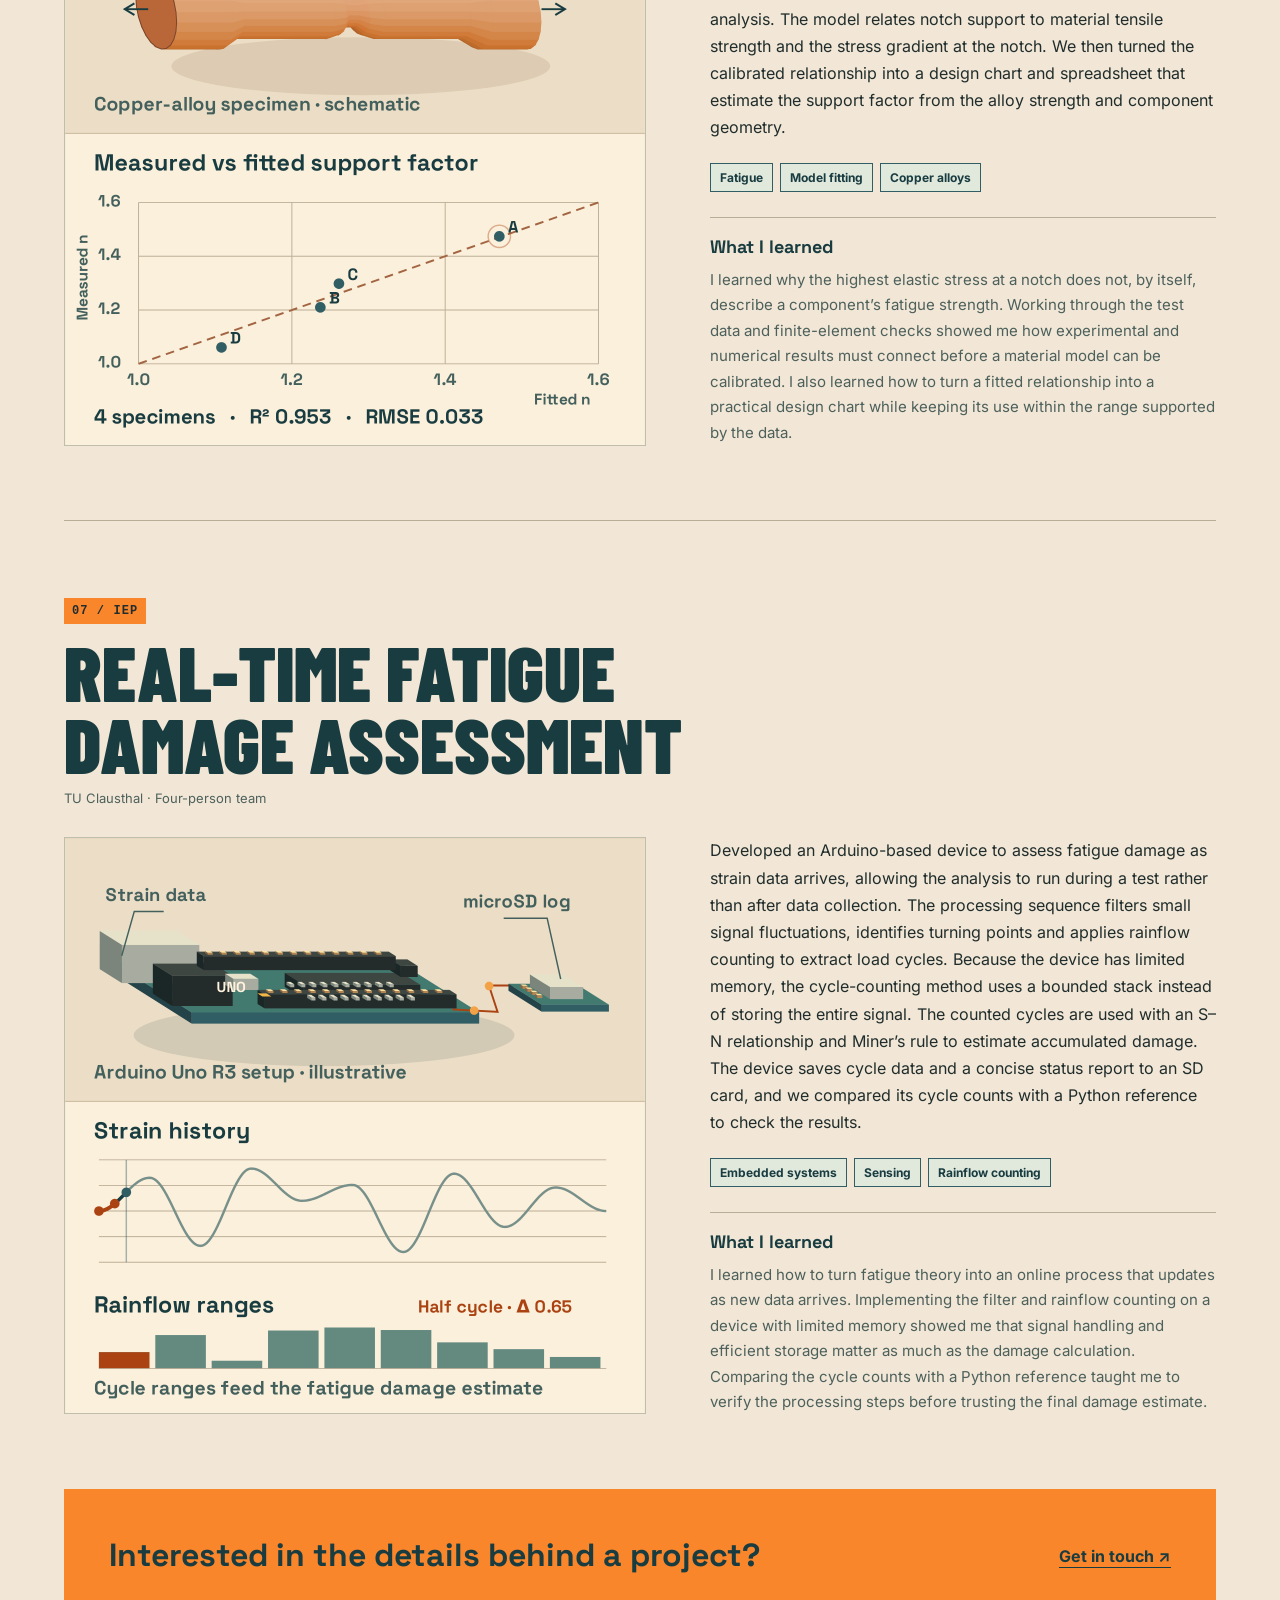
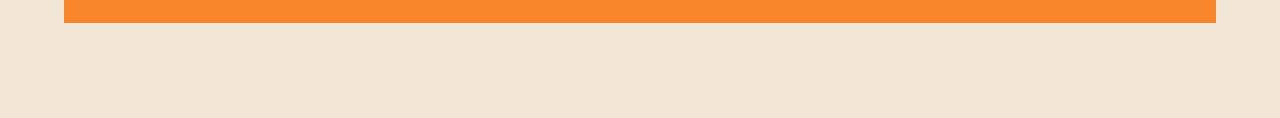
==== commit 1bccb236: "Align the right-hand portrait with the name" ====
--- a/projects/index.html
+++ b/projects/index.html
@@ -1,4 +1,4 @@
-<!doctype html><html lang="en"><head><meta charset="utf-8"><meta name="viewport" content="width=device-width, initial-scale=1"><meta name="theme-color" content="#f2e7d6"><meta name="description" content="Engineering projects by Dhruv Bhatt across automation, mechanical design, simulation, data and sensing."><title>Projects — Dhruv Bhatt</title><link rel="stylesheet" href="../portfolio.css?v=editorial-16"><link rel="stylesheet" href="projects.css?v=editorial-4"><link rel="stylesheet" href="../visuals.css?v=editorial-3"><link rel="preload" href="../assets/fonts/inter-400.woff" as="font" type="font/woff" crossorigin><link rel="preload" href="../assets/fonts/barlow-condensed-900.woff2" as="font" type="font/woff2" crossorigin><script defer src="../assets/vendor/motion/motion-14.14.0.js"></script><script defer src="../site-motion.js?v=editorial-2"></script><script defer src="../media-playback.js?v=6"></script><script defer src="../engineering-projection.js?v=2"></script><script defer src="../fem-bending.js?v=4"></script><script defer src="../engineering-scenes.js?v=8"></script></head><body><a class="skip-link" href="#main">Skip to content</a><div class="shell"><header><a class="signature" href="../" aria-label="Engineering Portfolio, home">Engineering Portfolio</a><nav class="site-nav" aria-label="Main navigation"><a href="../#about">About Me</a><a href="./" aria-current="page">Projects</a><a href="../#contact">Contact</a></nav></header><main id="main"><div class="projects-intro"><p class="section-kicker">Selected engineering work</p><h1>Projects<span aria-hidden="true">.</span></h1><p>Across these projects, I’ve designed mechanisms, planned machining operations, built simulation workflows and worked with inspection and fatigue data. The case studies show the decisions behind each piece of work and what I learned by putting the ideas into practice.</p><a href="../" class="back-link">← Back to the project grid</a></div><nav class="project-index" aria-label="Jump to a project"><a href="#gripper">Smart Gripper Design and Robot Cell Simulation</a><a href="#ifs">Robotic Bending with FEM Springback Correction</a><a href="#elmex">Automated Visual Inspection of Terminal Links</a><a href="#assembly">Automated Spring Insertion Prototype</a><a href="#cam">CAM Process Planning for a Gearbox Housing</a><a href="#irp">Copper Alloy Notch Support Modelling</a><a href="#iep">Real-Time Fatigue Damage Assessment</a></nav><div class="project-list"><article class="project-detail" id="gripper"><div class="project-heading"><p class="section-kicker">01 / DFI 4.0</p><h2>Smart Gripper Design and Robot Cell Simulation</h2><p class="project-context">TU Clausthal · Group project</p></div><div class="project-gallery">
+<!doctype html><html lang="en"><head><meta charset="utf-8"><meta name="viewport" content="width=device-width, initial-scale=1"><meta name="theme-color" content="#f2e7d6"><meta name="description" content="Engineering projects by Dhruv Bhatt across automation, mechanical design, simulation, data and sensing."><title>Projects — Dhruv Bhatt</title><link rel="stylesheet" href="../portfolio.css?v=editorial-17"><link rel="stylesheet" href="projects.css?v=editorial-4"><link rel="stylesheet" href="../visuals.css?v=editorial-3"><link rel="preload" href="../assets/fonts/inter-400.woff" as="font" type="font/woff" crossorigin><link rel="preload" href="../assets/fonts/barlow-condensed-900.woff2" as="font" type="font/woff2" crossorigin><script defer src="../assets/vendor/motion/motion-14.14.0.js"></script><script defer src="../site-motion.js?v=editorial-2"></script><script defer src="../media-playback.js?v=6"></script><script defer src="../engineering-projection.js?v=2"></script><script defer src="../fem-bending.js?v=4"></script><script defer src="../engineering-scenes.js?v=8"></script></head><body><a class="skip-link" href="#main">Skip to content</a><div class="shell"><header><a class="signature" href="../" aria-label="Engineering Portfolio, home">Engineering Portfolio</a><nav class="site-nav" aria-label="Main navigation"><a href="../#about">About Me</a><a href="./" aria-current="page">Projects</a><a href="../#contact">Contact</a></nav></header><main id="main"><div class="projects-intro"><p class="section-kicker">Selected engineering work</p><h1>Projects<span aria-hidden="true">.</span></h1><p>Across these projects, I’ve designed mechanisms, planned machining operations, built simulation workflows and worked with inspection and fatigue data. The case studies show the decisions behind each piece of work and what I learned by putting the ideas into practice.</p><a href="../" class="back-link">← Back to the project grid</a></div><nav class="project-index" aria-label="Jump to a project"><a href="#gripper">Smart Gripper Design and Robot Cell Simulation</a><a href="#ifs">Robotic Bending with FEM Springback Correction</a><a href="#elmex">Automated Visual Inspection of Terminal Links</a><a href="#assembly">Automated Spring Insertion Prototype</a><a href="#cam">CAM Process Planning for a Gearbox Housing</a><a href="#irp">Copper Alloy Notch Support Modelling</a><a href="#iep">Real-Time Fatigue Damage Assessment</a></nav><div class="project-list"><article class="project-detail" id="gripper"><div class="project-heading"><p class="section-kicker">01 / DFI 4.0</p><h2>Smart Gripper Design and Robot Cell Simulation</h2><p class="project-context">TU Clausthal · Group project</p></div><div class="project-gallery">
   <figure class="project-media robot-cell-media">
     <video width="1918" height="942" data-src="../assets/high-res/gripper-cell.mp4" poster="../assets/high-res/gripper-cell.webp" muted loop playsinline preload="none" aria-label="Robot-cell pick-and-place sequence in Siemens NX MCD"></video>
     <figcaption>Robot cell simulation</figcaption>
--- a/portfolio.css
+++ b/portfolio.css
@@ -45,13 +45,16 @@
   padding:clamp(36px,6vw,84px) 0 clamp(44px,6vw,88px);
 }
 .hero-identity{
+  --hero-name-size:clamp(78px,10.4vw,158px);
+  --hero-name-leading:.76;
+  --hero-name-height:calc(2 * var(--hero-name-size) * var(--hero-name-leading));
   display:grid;
-  grid-template-columns:minmax(0,max-content) clamp(94px,15vw,146px);
+  grid-template-columns:minmax(0,1fr) auto;
   align-items:end;
-  gap:clamp(16px,3.2vw,46px);
+  gap:clamp(10px,1vw,14px) clamp(12px,2.6vw,36px);
 }
 .hero-about .section-kicker{font:600 13px/1.45 Inter,system-ui,sans-serif;text-transform:none;letter-spacing:0}
-.hero-about h1,.projects-intro h1{margin:0;color:var(--teal);font:900 clamp(90px,11vw,177px)/.76 var(--display);letter-spacing:-.025em;text-transform:uppercase}
+.hero-about h1,.projects-intro h1{margin:0;color:var(--teal);font:900 var(--hero-name-size,clamp(90px,11vw,177px))/var(--hero-name-leading,.76) var(--display);letter-spacing:-.025em;text-transform:uppercase}
 .hero-about h1 span{display:block}
 .hero-about h1 span:last-child,.projects-intro h1 span{color:var(--rust)}
 .hero-lead{max-width:55ch;margin:0;color:var(--ink);font-size:clamp(15px,1.3vw,17px);line-height:1.6}
@@ -63,13 +66,18 @@
 .action-text:hover,.contact-link:hover{text-decoration:underline;text-underline-offset:5px}
 
 .hero-portrait{
-  width:100%;
+  width:calc(var(--hero-name-height) * .8);
+  height:var(--hero-name-height);
+  justify-self:end;
   margin:0;
   padding:5px;
   background:var(--teal);
   box-shadow:3px 3px 0 var(--sand);
 }
-.hero-portrait img{display:block;width:100%;height:auto;aspect-ratio:4/5;object-fit:cover;background:var(--sand)}
+.hero-portrait img{display:block;width:100%;height:100%;object-fit:cover;background:var(--sand)}
+.hero-quote{grid-column:1/-1;justify-self:end;margin:0;color:var(--muted);font-size:clamp(12px,1vw,14px);line-height:1.5;text-align:right}
+.hero-quote p{margin:0}
+.hero-quote-credit{white-space:nowrap}
 .scene-canvas{width:100%;height:100%;display:block}
 
 .hero-map{padding:clamp(18px,3.5vw,48px);background:var(--deep);color:var(--cream);position:relative;min-width:0}
@@ -158,17 +166,18 @@
 }
 @media(min-width:730px){
   .hero-layout{
-    grid-template-columns:minmax(0,1.05fr) minmax(0,1fr);
+    grid-template-columns:minmax(0,1fr) minmax(0,1.05fr);
+    grid-template-areas:"summary identity";
     column-gap:clamp(29px,4.6vw,82px);
   }
-  .hero-identity{grid-template-columns:minmax(0,max-content) clamp(104px,10.5vw,146px)}
-  .hero-about h1{font-size:clamp(78px,10.4vw,158px)}
+  .hero-identity{grid-area:identity}
+  .hero-summary{grid-area:summary}
 }
 @media(max-width:660px){
   header{min-height:0;flex-wrap:wrap;gap:6px;padding:14px 0 6px}
   .site-nav{width:100%;justify-content:space-between}
-  .hero-identity{grid-template-columns:minmax(0,max-content) clamp(94px,27vw,134px)}
-  .hero-about h1{font-size:clamp(56px,16.8vw,107px)}
+  .hero-identity{--hero-name-size:clamp(56px,16.8vw,107px)}
+  .hero-about{text-align:right}
   .hero-about .section-kicker{font-size:12px}
   .explorer{grid-template-columns:repeat(2,minmax(0,1fr));grid-template-rows:repeat(3,minmax(68px,auto)) minmax(338px,auto);gap:9px;min-height:0;align-items:stretch}
   .branch[data-position="2"],.branch[data-position="4"],.branch[data-position="6"]{grid-column:2}
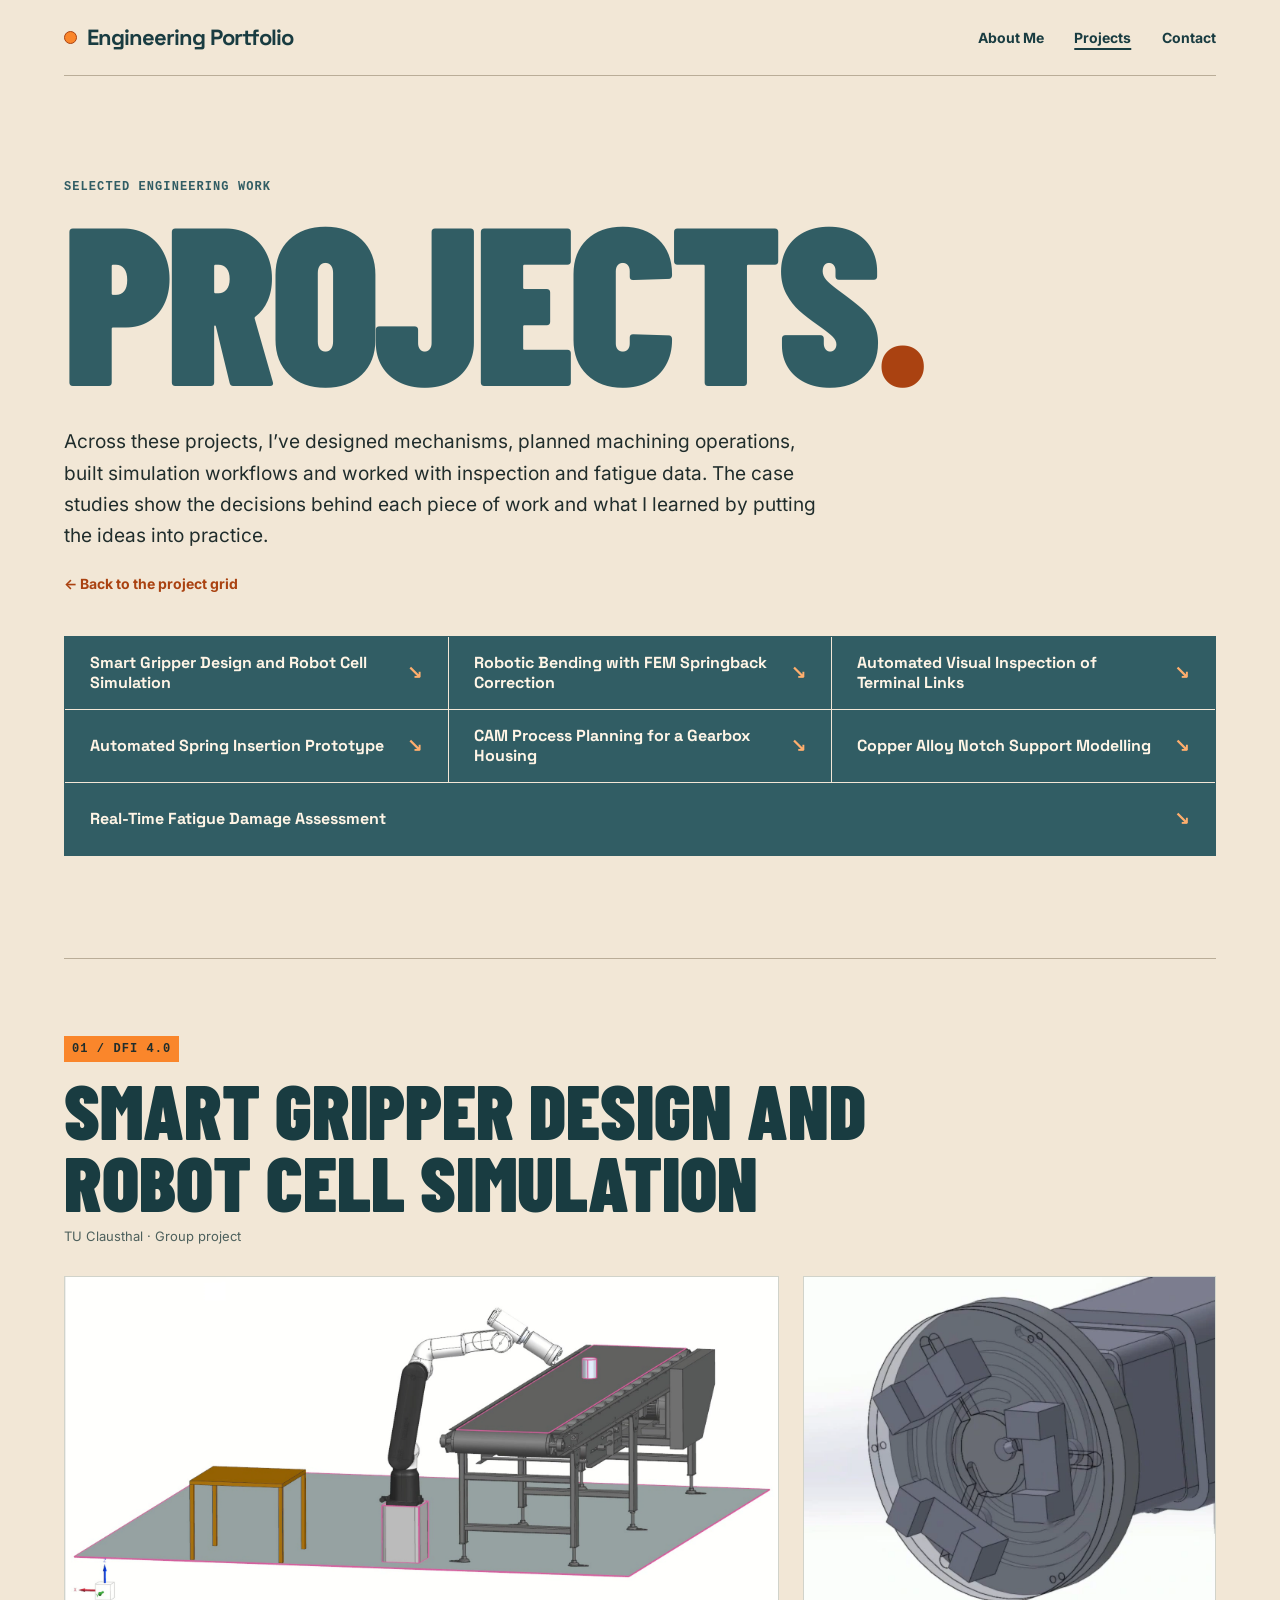
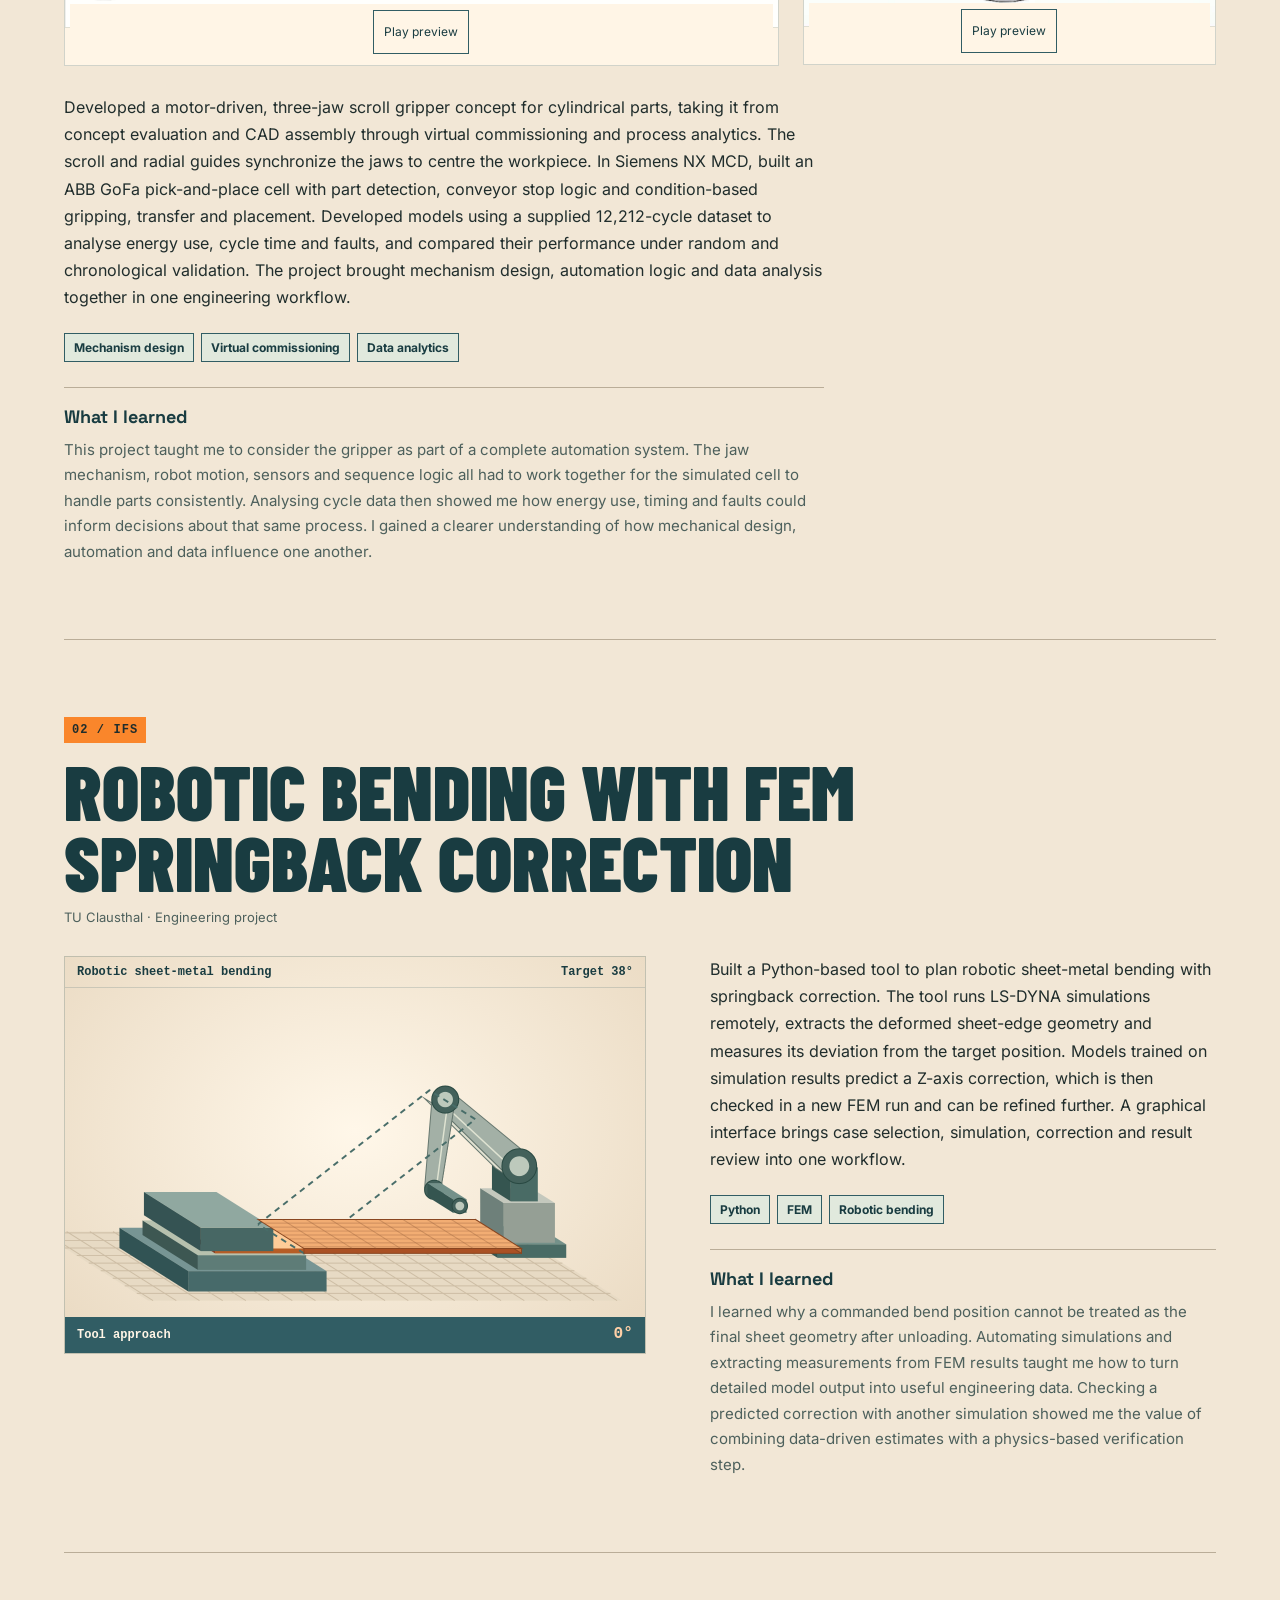
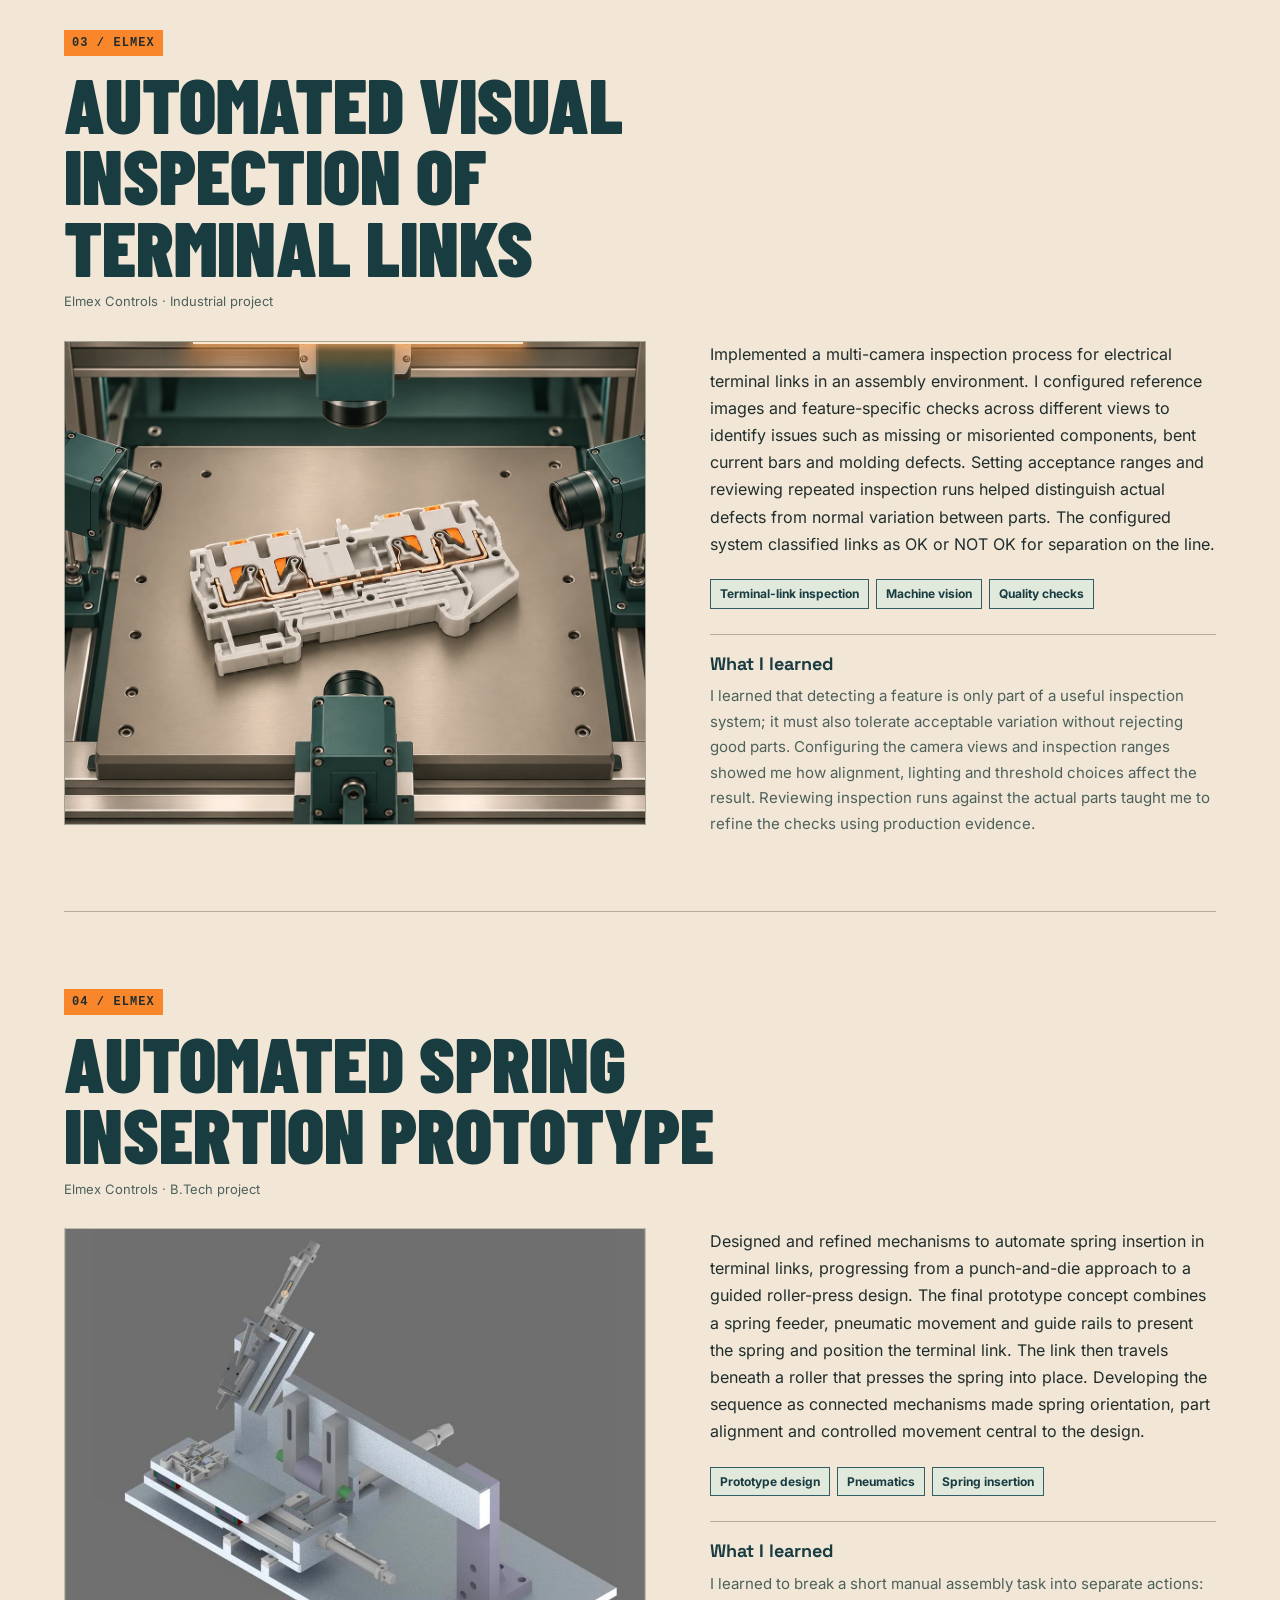
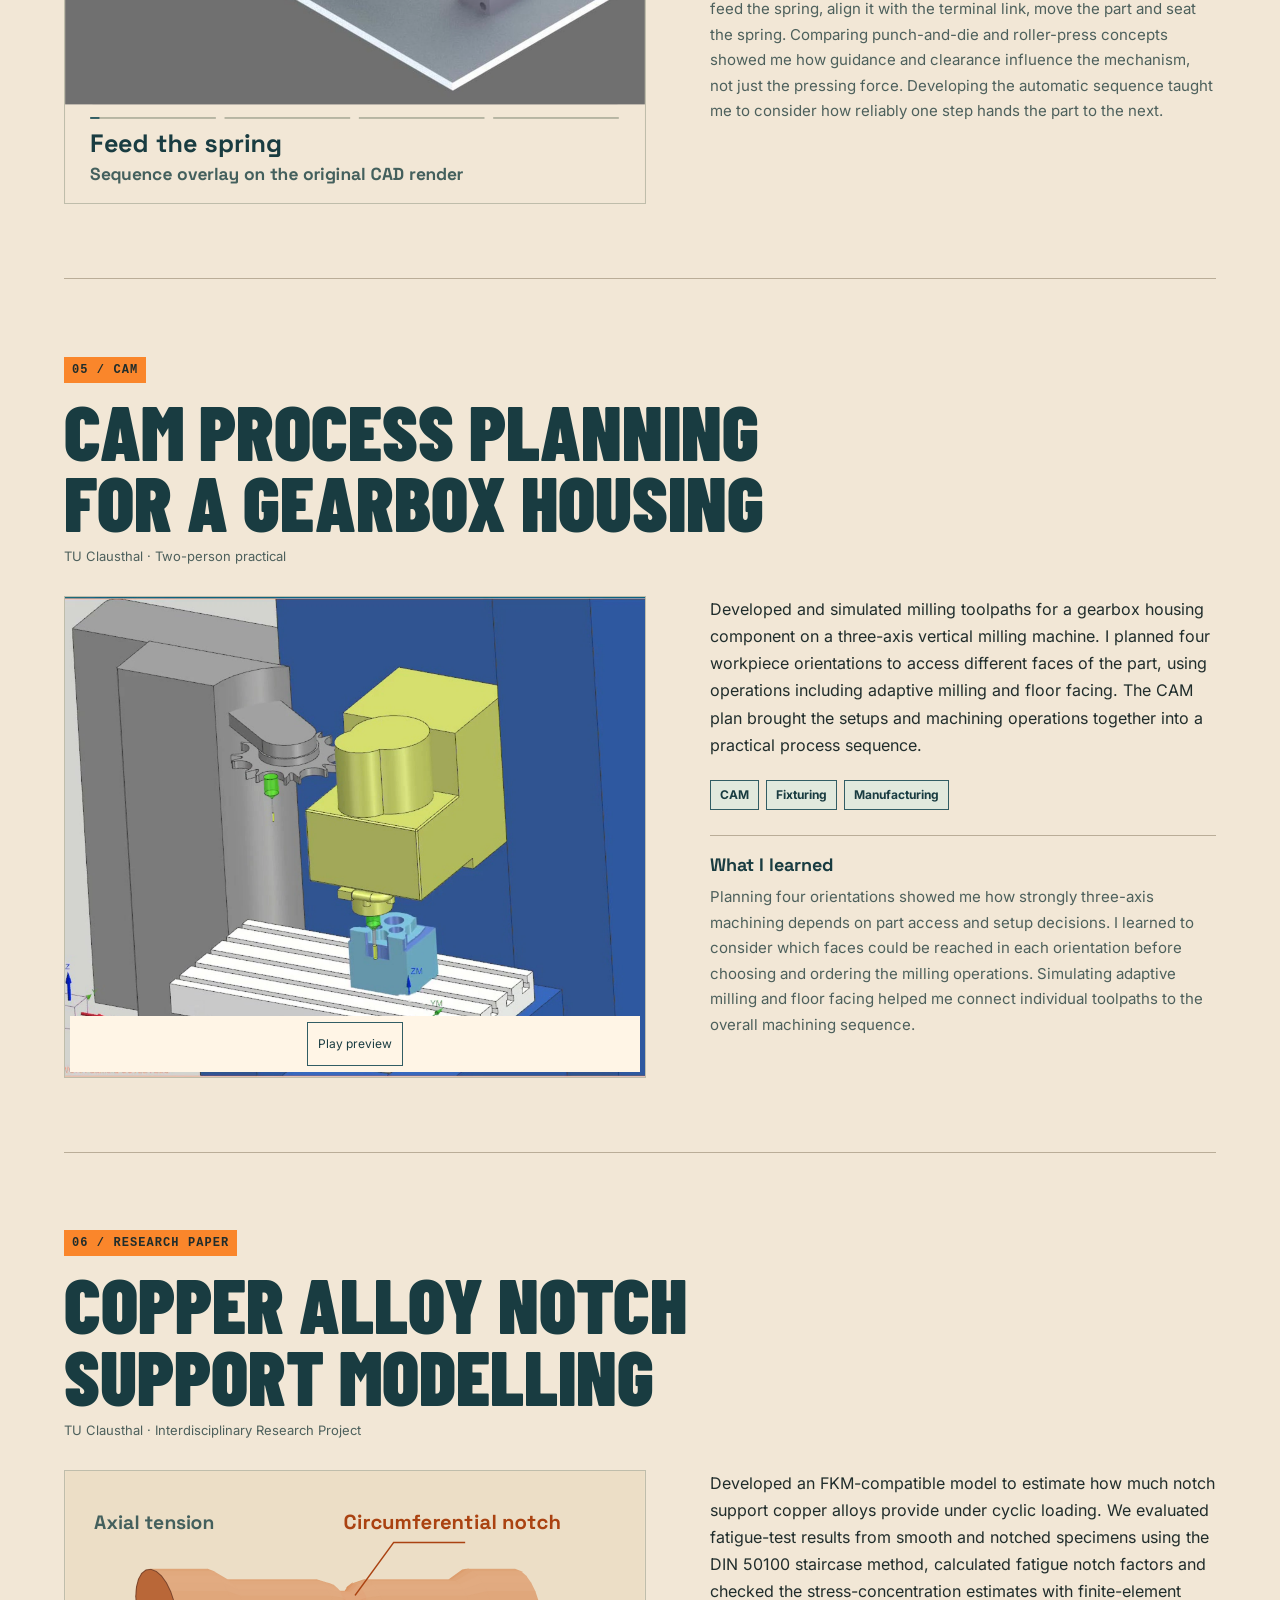
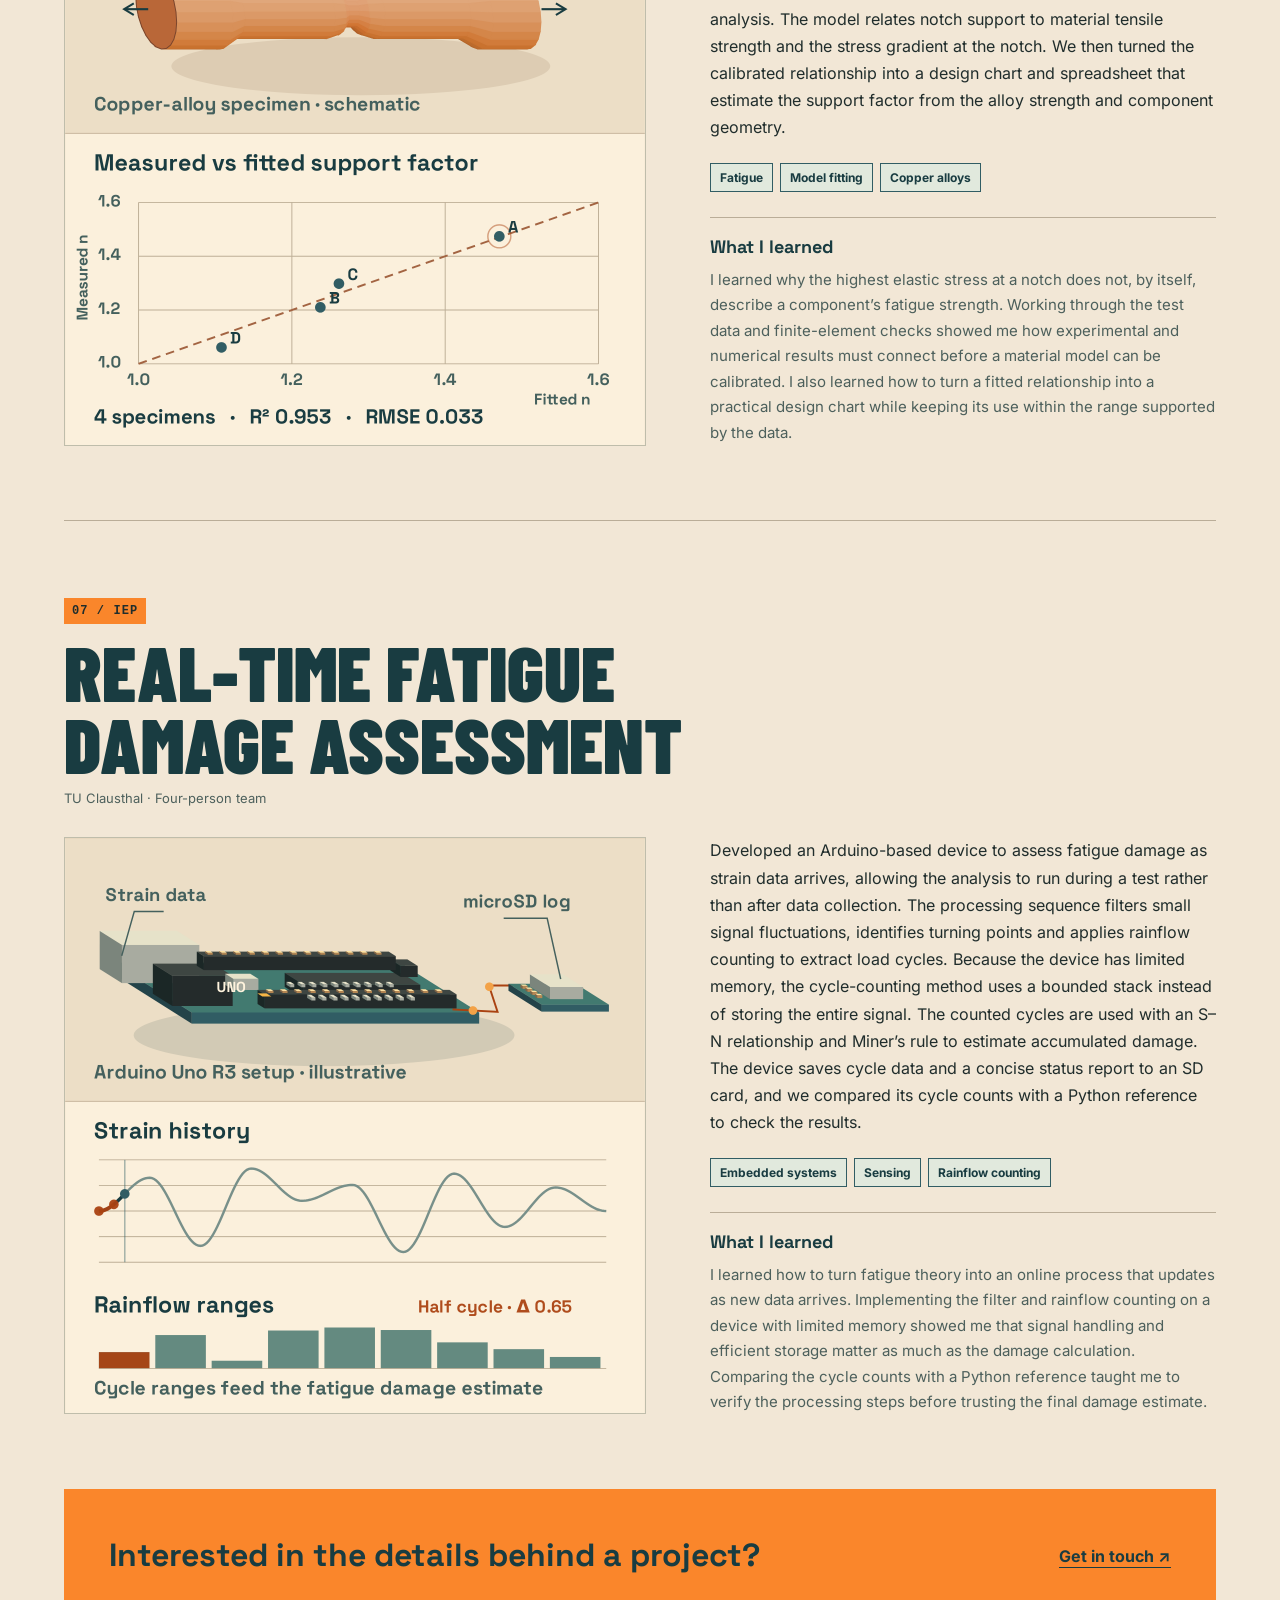
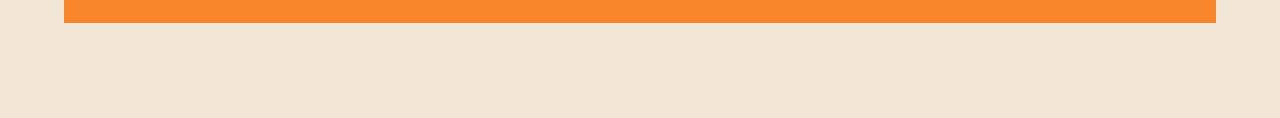
==== commit c550b621: "Fix inspection preview loading and align the assembly trace" ====
--- a/projects/index.html
+++ b/projects/index.html
@@ -1,4 +1,4 @@
-<!doctype html><html lang="en"><head><meta charset="utf-8"><meta name="viewport" content="width=device-width, initial-scale=1"><meta name="theme-color" content="#f2e7d6"><meta name="description" content="Engineering projects by Dhruv Bhatt across automation, mechanical design, simulation, data and sensing."><title>Projects — Dhruv Bhatt</title><link rel="stylesheet" href="../portfolio.css?v=editorial-17"><link rel="stylesheet" href="projects.css?v=editorial-4"><link rel="stylesheet" href="../visuals.css?v=editorial-3"><link rel="preload" href="../assets/fonts/inter-400.woff" as="font" type="font/woff" crossorigin><link rel="preload" href="../assets/fonts/barlow-condensed-900.woff2" as="font" type="font/woff2" crossorigin><script defer src="../assets/vendor/motion/motion-14.14.0.js"></script><script defer src="../site-motion.js?v=editorial-2"></script><script defer src="../media-playback.js?v=6"></script><script defer src="../engineering-projection.js?v=2"></script><script defer src="../fem-bending.js?v=4"></script><script defer src="../engineering-scenes.js?v=8"></script></head><body><a class="skip-link" href="#main">Skip to content</a><div class="shell"><header><a class="signature" href="../" aria-label="Engineering Portfolio, home">Engineering Portfolio</a><nav class="site-nav" aria-label="Main navigation"><a href="../#about">About Me</a><a href="./" aria-current="page">Projects</a><a href="../#contact">Contact</a></nav></header><main id="main"><div class="projects-intro"><p class="section-kicker">Selected engineering work</p><h1>Projects<span aria-hidden="true">.</span></h1><p>Across these projects, I’ve designed mechanisms, planned machining operations, built simulation workflows and worked with inspection and fatigue data. The case studies show the decisions behind each piece of work and what I learned by putting the ideas into practice.</p><a href="../" class="back-link">← Back to the project grid</a></div><nav class="project-index" aria-label="Jump to a project"><a href="#gripper">Smart Gripper Design and Robot Cell Simulation</a><a href="#ifs">Robotic Bending with FEM Springback Correction</a><a href="#elmex">Automated Visual Inspection of Terminal Links</a><a href="#assembly">Automated Spring Insertion Prototype</a><a href="#cam">CAM Process Planning for a Gearbox Housing</a><a href="#irp">Copper Alloy Notch Support Modelling</a><a href="#iep">Real-Time Fatigue Damage Assessment</a></nav><div class="project-list"><article class="project-detail" id="gripper"><div class="project-heading"><p class="section-kicker">01 / DFI 4.0</p><h2>Smart Gripper Design and Robot Cell Simulation</h2><p class="project-context">TU Clausthal · Group project</p></div><div class="project-gallery">
+<!doctype html><html lang="en"><head><meta charset="utf-8"><meta name="viewport" content="width=device-width, initial-scale=1"><meta name="theme-color" content="#f2e7d6"><meta name="description" content="Engineering projects by Dhruv Bhatt across automation, mechanical design, simulation, data and sensing."><title>Projects — Dhruv Bhatt</title><link rel="stylesheet" href="../portfolio.css?v=editorial-17"><link rel="stylesheet" href="projects.css?v=editorial-4"><link rel="stylesheet" href="../visuals.css?v=editorial-4"><link rel="preload" href="../assets/fonts/inter-400.woff" as="font" type="font/woff" crossorigin><link rel="preload" href="../assets/fonts/barlow-condensed-900.woff2" as="font" type="font/woff2" crossorigin><script defer src="../assets/vendor/motion/motion-14.14.0.js"></script><script defer src="../site-motion.js?v=editorial-2"></script><script defer src="../media-playback.js?v=6"></script><script defer src="../engineering-projection.js?v=2"></script><script defer src="../fem-bending.js?v=4"></script><script defer src="../engineering-scenes.js?v=9"></script></head><body><a class="skip-link" href="#main">Skip to content</a><div class="shell"><header><a class="signature" href="../" aria-label="Engineering Portfolio, home">Engineering Portfolio</a><nav class="site-nav" aria-label="Main navigation"><a href="../#about">About Me</a><a href="./" aria-current="page">Projects</a><a href="../#contact">Contact</a></nav></header><main id="main"><div class="projects-intro"><p class="section-kicker">Selected engineering work</p><h1>Projects<span aria-hidden="true">.</span></h1><p>Across these projects, I’ve designed mechanisms, planned machining operations, built simulation workflows and worked with inspection and fatigue data. The case studies show the decisions behind each piece of work and what I learned by putting the ideas into practice.</p><a href="../" class="back-link">← Back to the project grid</a></div><nav class="project-index" aria-label="Jump to a project"><a href="#gripper">Smart Gripper Design and Robot Cell Simulation</a><a href="#ifs">Robotic Bending with FEM Springback Correction</a><a href="#elmex">Automated Visual Inspection of Terminal Links</a><a href="#assembly">Automated Spring Insertion Prototype</a><a href="#cam">CAM Process Planning for a Gearbox Housing</a><a href="#irp">Copper Alloy Notch Support Modelling</a><a href="#iep">Real-Time Fatigue Damage Assessment</a></nav><div class="project-list"><article class="project-detail" id="gripper"><div class="project-heading"><p class="section-kicker">01 / DFI 4.0</p><h2>Smart Gripper Design and Robot Cell Simulation</h2><p class="project-context">TU Clausthal · Group project</p></div><div class="project-gallery">
   <figure class="project-media robot-cell-media">
     <video width="1918" height="942" data-src="../assets/high-res/gripper-cell.mp4" poster="../assets/high-res/gripper-cell.webp" muted loop playsinline preload="none" aria-label="Robot-cell pick-and-place sequence in Siemens NX MCD"></video>
     <figcaption>Robot cell simulation</figcaption>
@@ -7,4 +7,4 @@
     <video width="900" height="764" data-src="../assets/high-res/gripper-mechanism-preview.mp4" poster="../assets/high-res/gripper-mechanism-preview.webp" muted loop playsinline preload="none" aria-label="CAD animation of the three-jaw gripper mechanism"></video>
     <figcaption><a href="../assets/high-res/gripper-mechanism.mp4" target="_blank" rel="noopener" aria-label="Open the full-size gripper mechanism video">Gripper mechanism <span aria-hidden="true">↗</span></a></figcaption>
   </figure>
-</div><div class="project-content"><p class="project-description">Developed a motor-driven, three-jaw scroll gripper concept for cylindrical parts, taking it from concept evaluation and CAD assembly through virtual commissioning and process analytics. The scroll and radial guides synchronize the jaws to centre the workpiece. In Siemens NX MCD, built an ABB GoFa pick-and-place cell with part detection, conveyor stop logic and condition-based gripping, transfer and placement. Developed models using a supplied 12,212-cycle dataset to analyse energy use, cycle time and faults, and compared their performance under random and chronological validation. The project brought mechanism design, automation logic and data analysis together in one engineering workflow.</p><div class="project-tags"><span>Mechanism design</span><span>Virtual commissioning</span><span>Data analytics</span></div><div class="project-learning"><h3>What I learned</h3><p>This project taught me to consider the gripper as part of a complete automation system. The jaw mechanism, robot motion, sensors and sequence logic all had to work together for the simulated cell to handle parts consistently. Analysing cycle data then showed me how energy use, timing and faults could inform decisions about that same process. I gained a clearer understanding of how mechanical design, automation and data influence one another.</p></div></div></article><article class="project-detail" id="ifs"><div class="project-heading"><p class="section-kicker">02 / IFS</p><h2>Robotic Bending with FEM Springback Correction</h2><p class="project-context">TU Clausthal · Engineering project</p></div><div class="project-media fem-visual"></div><div class="project-content"><p class="project-description">Built a Python-based tool to plan robotic sheet-metal bending with springback correction. The tool runs LS-DYNA simulations remotely, extracts the deformed sheet-edge geometry and measures its deviation from the target position. Models trained on simulation results predict a Z-axis correction, which is then checked in a new FEM run and can be refined further. A graphical interface brings case selection, simulation, correction and result review into one workflow.</p><div class="project-tags"><span>Python</span><span>FEM</span><span>Robotic bending</span></div><div class="project-learning"><h3>What I learned</h3><p>I learned why a commanded bend position cannot be treated as the final sheet geometry after unloading. Automating simulations and extracting measurements from FEM results taught me how to turn detailed model output into useful engineering data. Checking a predicted correction with another simulation showed me the value of combining data-driven estimates with a physics-based verification step.</p></div></div></article><article class="project-detail" id="elmex"><div class="project-heading"><p class="section-kicker">03 / ELMEX</p><h2>Automated Visual Inspection of Terminal Links</h2><p class="project-context">Elmex Controls · Industrial project</p></div><div class="project-media scan-visual"><span class="scan-frame"><img loading="lazy" decoding="async" src="../assets/high-res/inspection-bed.webp" alt="Concept visualization of a terminal link lying flat beneath a scanner with three surrounding cameras"><span class="scan-beam" aria-hidden="true"></span></span></div><div class="project-content"><p class="project-description">Implemented a multi-camera inspection process for electrical terminal links in an assembly environment. I configured reference images and feature-specific checks across different views to identify issues such as missing or misoriented components, bent current bars and molding defects. Setting acceptance ranges and reviewing repeated inspection runs helped distinguish actual defects from normal variation between parts. The configured system classified links as OK or NOT OK for separation on the line.</p><div class="project-tags"><span>Terminal-link inspection</span><span>Machine vision</span><span>Quality checks</span></div><div class="project-learning"><h3>What I learned</h3><p>I learned that detecting a feature is only part of a useful inspection system; it must also tolerate acceptable variation without rejecting good parts. Configuring the camera views and inspection ranges showed me how alignment, lighting and threshold choices affect the result. Reviewing inspection runs against the actual parts taught me to refine the checks using production evidence.</p></div></div></article><article class="project-detail" id="assembly"><div class="project-heading"><p class="section-kicker">04 / ELMEX</p><h2>Automated Spring Insertion Prototype</h2><p class="project-context">Elmex Controls · B.Tech project</p></div><div class="project-media research-scene"><canvas class="project-animation" data-project-animation="assembly" role="img" aria-label="Original CAD render of the spring insertion prototype with an animated trace showing feeding, terminal link positioning, carrier travel and roller pressing."></canvas></div><div class="project-content"><p class="project-description">Designed and refined mechanisms to automate spring insertion in terminal links, progressing from a punch-and-die approach to a guided roller-press design. The final prototype concept combines a spring feeder, pneumatic movement and guide rails to present the spring and position the terminal link. The link then travels beneath a roller that presses the spring into place. Developing the sequence as connected mechanisms made spring orientation, part alignment and controlled movement central to the design.</p><div class="project-tags"><span>Prototype design</span><span>Pneumatics</span><span>Spring insertion</span></div><div class="project-learning"><h3>What I learned</h3><p>I learned to break a short manual assembly task into separate actions: feed the spring, align it with the terminal link, move the part and seat the spring. Comparing punch-and-die and roller-press concepts showed me how guidance and clearance influence the mechanism, not just the pressing force. Developing the automatic sequence taught me to consider how reliably one step hands the part to the next.</p></div></div></article><article class="project-detail" id="cam"><div class="project-heading"><p class="section-kicker">05 / CAM</p><h2>CAM Process Planning for a Gearbox Housing</h2><p class="project-context">TU Clausthal · Two-person practical</p></div><div class="project-media cam-media"><video width="932" height="772" data-src="../assets/high-res/gearbox-cam.mp4" poster="../assets/high-res/gearbox-cam.webp" muted loop playsinline preload="none" aria-label="Gearbox Housing CAM project simulation"></video></div><div class="project-content"><p class="project-description">Developed and simulated milling toolpaths for a gearbox housing component on a three-axis vertical milling machine. I planned four workpiece orientations to access different faces of the part, using operations including adaptive milling and floor facing. The CAM plan brought the setups and machining operations together into a practical process sequence.</p><div class="project-tags"><span>CAM</span><span>Fixturing</span><span>Manufacturing</span></div><div class="project-learning"><h3>What I learned</h3><p>Planning four orientations showed me how strongly three-axis machining depends on part access and setup decisions. I learned to consider which faces could be reached in each orientation before choosing and ordering the milling operations. Simulating adaptive milling and floor facing helped me connect individual toolpaths to the overall machining sequence.</p></div></div></article><article class="project-detail" id="irp"><div class="project-heading"><p class="section-kicker">06 / RESEARCH PAPER</p><h2>Copper Alloy Notch Support Modelling</h2><p class="project-context">TU Clausthal · Interdisciplinary Research Project</p></div><div class="project-media research-scene"><canvas class="project-animation" data-project-animation="copper" role="img" aria-label="A copper-alloy specimen under illustrative axial tension and a comparison of measured and fitted notch support factors for four specimens. Model R squared is 0.953."></canvas></div><div class="project-content"><p class="project-description">Developed an FKM-compatible model to estimate how much notch support copper alloys provide under cyclic loading. We evaluated fatigue-test results from smooth and notched specimens using the DIN 50100 staircase method, calculated fatigue notch factors and checked the stress-concentration estimates with finite-element analysis. The model relates notch support to material tensile strength and the stress gradient at the notch. We then turned the calibrated relationship into a design chart and spreadsheet that estimate the support factor from the alloy strength and component geometry.</p><div class="project-tags"><span>Fatigue</span><span>Model fitting</span><span>Copper alloys</span></div><div class="project-learning"><h3>What I learned</h3><p>I learned why the highest elastic stress at a notch does not, by itself, describe a component’s fatigue strength. Working through the test data and finite-element checks showed me how experimental and numerical results must connect before a material model can be calibrated. I also learned how to turn a fitted relationship into a practical design chart while keeping its use within the range supported by the data.</p></div></div></article><article class="project-detail" id="iep"><div class="project-heading"><p class="section-kicker">07 / IEP</p><h2>Real-Time Fatigue Damage Assessment</h2><p class="project-context">TU Clausthal · Four-person team</p></div><div class="project-media research-scene"><canvas class="project-animation" data-project-animation="fatigue" role="img" aria-label="Illustrative Arduino Uno R3 and microSD hardware setup with animated signal transfer. A continuous strain sweep and highlighted turning points show full and half rainflow cycle ranges."></canvas></div><div class="project-content"><p class="project-description">Developed an Arduino-based device to assess fatigue damage as strain data arrives, allowing the analysis to run during a test rather than after data collection. The processing sequence filters small signal fluctuations, identifies turning points and applies rainflow counting to extract load cycles. Because the device has limited memory, the cycle-counting method uses a bounded stack instead of storing the entire signal. The counted cycles are used with an S–N relationship and Miner’s rule to estimate accumulated damage. The device saves cycle data and a concise status report to an SD card, and we compared its cycle counts with a Python reference to check the results.</p><div class="project-tags"><span>Embedded systems</span><span>Sensing</span><span>Rainflow counting</span></div><div class="project-learning"><h3>What I learned</h3><p>I learned how to turn fatigue theory into an online process that updates as new data arrives. Implementing the filter and rainflow counting on a device with limited memory showed me that signal handling and efficient storage matter as much as the damage calculation. Comparing the cycle counts with a Python reference taught me to verify the processing steps before trusting the final damage estimate.</p></div></div></article></div><div class="projects-end"><p>Interested in the details behind a project?</p><a href="mailto:bhattdhruv.de@gmail.com">Get in touch ↗</a></div></main></div></body></html>+</div><div class="project-content"><p class="project-description">Developed a motor-driven, three-jaw scroll gripper concept for cylindrical parts, taking it from concept evaluation and CAD assembly through virtual commissioning and process analytics. The scroll and radial guides synchronize the jaws to centre the workpiece. In Siemens NX MCD, built an ABB GoFa pick-and-place cell with part detection, conveyor stop logic and condition-based gripping, transfer and placement. Developed models using a supplied 12,212-cycle dataset to analyse energy use, cycle time and faults, and compared their performance under random and chronological validation. The project brought mechanism design, automation logic and data analysis together in one engineering workflow.</p><div class="project-tags"><span>Mechanism design</span><span>Virtual commissioning</span><span>Data analytics</span></div><div class="project-learning"><h3>What I learned</h3><p>This project taught me to consider the gripper as part of a complete automation system. The jaw mechanism, robot motion, sensors and sequence logic all had to work together for the simulated cell to handle parts consistently. Analysing cycle data then showed me how energy use, timing and faults could inform decisions about that same process. I gained a clearer understanding of how mechanical design, automation and data influence one another.</p></div></div></article><article class="project-detail" id="ifs"><div class="project-heading"><p class="section-kicker">02 / IFS</p><h2>Robotic Bending with FEM Springback Correction</h2><p class="project-context">TU Clausthal · Engineering project</p></div><div class="project-media fem-visual"></div><div class="project-content"><p class="project-description">Built a Python-based tool to plan robotic sheet-metal bending with springback correction. The tool runs LS-DYNA simulations remotely, extracts the deformed sheet-edge geometry and measures its deviation from the target position. Models trained on simulation results predict a Z-axis correction, which is then checked in a new FEM run and can be refined further. A graphical interface brings case selection, simulation, correction and result review into one workflow.</p><div class="project-tags"><span>Python</span><span>FEM</span><span>Robotic bending</span></div><div class="project-learning"><h3>What I learned</h3><p>I learned why a commanded bend position cannot be treated as the final sheet geometry after unloading. Automating simulations and extracting measurements from FEM results taught me how to turn detailed model output into useful engineering data. Checking a predicted correction with another simulation showed me the value of combining data-driven estimates with a physics-based verification step.</p></div></div></article><article class="project-detail" id="elmex"><div class="project-heading"><p class="section-kicker">03 / ELMEX</p><h2>Automated Visual Inspection of Terminal Links</h2><p class="project-context">Elmex Controls · Industrial project</p></div><div class="project-media scan-visual"><span class="scan-frame"><img loading="lazy" decoding="async" src="../assets/high-res/inspection-bed-teal.webp" alt="Concept visualization of a terminal link lying flat beneath a scanner with three surrounding cameras"><span class="scan-beam" aria-hidden="true"></span></span></div><div class="project-content"><p class="project-description">Implemented a multi-camera inspection process for electrical terminal links in an assembly environment. I configured reference images and feature-specific checks across different views to identify issues such as missing or misoriented components, bent current bars and molding defects. Setting acceptance ranges and reviewing repeated inspection runs helped distinguish actual defects from normal variation between parts. The configured system classified links as OK or NOT OK for separation on the line.</p><div class="project-tags"><span>Terminal-link inspection</span><span>Machine vision</span><span>Quality checks</span></div><div class="project-learning"><h3>What I learned</h3><p>I learned that detecting a feature is only part of a useful inspection system; it must also tolerate acceptable variation without rejecting good parts. Configuring the camera views and inspection ranges showed me how alignment, lighting and threshold choices affect the result. Reviewing inspection runs against the actual parts taught me to refine the checks using production evidence.</p></div></div></article><article class="project-detail" id="assembly"><div class="project-heading"><p class="section-kicker">04 / ELMEX</p><h2>Automated Spring Insertion Prototype</h2><p class="project-context">Elmex Controls · B.Tech project</p></div><div class="project-media research-scene"><canvas class="project-animation" data-project-animation="assembly" role="img" aria-label="Original CAD render of the spring insertion prototype with an animated trace showing feeding, terminal link positioning, carrier travel and roller pressing."></canvas></div><div class="project-content"><p class="project-description">Designed and refined mechanisms to automate spring insertion in terminal links, progressing from a punch-and-die approach to a guided roller-press design. The final prototype concept combines a spring feeder, pneumatic movement and guide rails to present the spring and position the terminal link. The link then travels beneath a roller that presses the spring into place. Developing the sequence as connected mechanisms made spring orientation, part alignment and controlled movement central to the design.</p><div class="project-tags"><span>Prototype design</span><span>Pneumatics</span><span>Spring insertion</span></div><div class="project-learning"><h3>What I learned</h3><p>I learned to break a short manual assembly task into separate actions: feed the spring, align it with the terminal link, move the part and seat the spring. Comparing punch-and-die and roller-press concepts showed me how guidance and clearance influence the mechanism, not just the pressing force. Developing the automatic sequence taught me to consider how reliably one step hands the part to the next.</p></div></div></article><article class="project-detail" id="cam"><div class="project-heading"><p class="section-kicker">05 / CAM</p><h2>CAM Process Planning for a Gearbox Housing</h2><p class="project-context">TU Clausthal · Two-person practical</p></div><div class="project-media cam-media"><video width="932" height="772" data-src="../assets/high-res/gearbox-cam.mp4" poster="../assets/high-res/gearbox-cam.webp" muted loop playsinline preload="none" aria-label="Gearbox Housing CAM project simulation"></video></div><div class="project-content"><p class="project-description">Developed and simulated milling toolpaths for a gearbox housing component on a three-axis vertical milling machine. I planned four workpiece orientations to access different faces of the part, using operations including adaptive milling and floor facing. The CAM plan brought the setups and machining operations together into a practical process sequence.</p><div class="project-tags"><span>CAM</span><span>Fixturing</span><span>Manufacturing</span></div><div class="project-learning"><h3>What I learned</h3><p>Planning four orientations showed me how strongly three-axis machining depends on part access and setup decisions. I learned to consider which faces could be reached in each orientation before choosing and ordering the milling operations. Simulating adaptive milling and floor facing helped me connect individual toolpaths to the overall machining sequence.</p></div></div></article><article class="project-detail" id="irp"><div class="project-heading"><p class="section-kicker">06 / RESEARCH PAPER</p><h2>Copper Alloy Notch Support Modelling</h2><p class="project-context">TU Clausthal · Interdisciplinary Research Project</p></div><div class="project-media research-scene"><canvas class="project-animation" data-project-animation="copper" role="img" aria-label="A copper-alloy specimen under illustrative axial tension and a comparison of measured and fitted notch support factors for four specimens. Model R squared is 0.953."></canvas></div><div class="project-content"><p class="project-description">Developed an FKM-compatible model to estimate how much notch support copper alloys provide under cyclic loading. We evaluated fatigue-test results from smooth and notched specimens using the DIN 50100 staircase method, calculated fatigue notch factors and checked the stress-concentration estimates with finite-element analysis. The model relates notch support to material tensile strength and the stress gradient at the notch. We then turned the calibrated relationship into a design chart and spreadsheet that estimate the support factor from the alloy strength and component geometry.</p><div class="project-tags"><span>Fatigue</span><span>Model fitting</span><span>Copper alloys</span></div><div class="project-learning"><h3>What I learned</h3><p>I learned why the highest elastic stress at a notch does not, by itself, describe a component’s fatigue strength. Working through the test data and finite-element checks showed me how experimental and numerical results must connect before a material model can be calibrated. I also learned how to turn a fitted relationship into a practical design chart while keeping its use within the range supported by the data.</p></div></div></article><article class="project-detail" id="iep"><div class="project-heading"><p class="section-kicker">07 / IEP</p><h2>Real-Time Fatigue Damage Assessment</h2><p class="project-context">TU Clausthal · Four-person team</p></div><div class="project-media research-scene"><canvas class="project-animation" data-project-animation="fatigue" role="img" aria-label="Illustrative Arduino Uno R3 and microSD hardware setup with animated signal transfer. A continuous strain sweep and highlighted turning points show full and half rainflow cycle ranges."></canvas></div><div class="project-content"><p class="project-description">Developed an Arduino-based device to assess fatigue damage as strain data arrives, allowing the analysis to run during a test rather than after data collection. The processing sequence filters small signal fluctuations, identifies turning points and applies rainflow counting to extract load cycles. Because the device has limited memory, the cycle-counting method uses a bounded stack instead of storing the entire signal. The counted cycles are used with an S–N relationship and Miner’s rule to estimate accumulated damage. The device saves cycle data and a concise status report to an SD card, and we compared its cycle counts with a Python reference to check the results.</p><div class="project-tags"><span>Embedded systems</span><span>Sensing</span><span>Rainflow counting</span></div><div class="project-learning"><h3>What I learned</h3><p>I learned how to turn fatigue theory into an online process that updates as new data arrives. Implementing the filter and rainflow counting on a device with limited memory showed me that signal handling and efficient storage matter as much as the damage calculation. Comparing the cycle counts with a Python reference taught me to verify the processing steps before trusting the final damage estimate.</p></div></div></article></div><div class="projects-end"><p>Interested in the details behind a project?</p><a href="mailto:bhattdhruv.de@gmail.com">Get in touch ↗</a></div></main></div></body></html>
--- a/visuals.css
+++ b/visuals.css
@@ -1,14 +1,13 @@
-.scan-visual{position:relative;overflow:hidden;background:#294341!important}
-.scan-frame{position:absolute;inset:0;display:block;overflow:hidden;isolation:isolate;background:#263f3d}
+.scan-visual{position:relative;overflow:hidden;background:#c2b7a4!important}
+.scan-frame{position:absolute;inset:0;display:block;overflow:hidden;background:#c2b7a4}
 .scan-frame img{
   display:block;
   width:100%;
   height:100%;
   object-fit:cover;
-  filter:sepia(.25) saturate(.7) brightness(1.11) contrast(.83);
-  mix-blend-mode:screen;
 }
 .scan-beam{position:absolute;inset:0 21% 0 22%;pointer-events:none;animation:terminalScan 3.6s linear infinite}
+.scan-map-image:not([data-ready="true"]),.scan-map-image:not([data-ready="true"])+.scan-beam{visibility:hidden;animation-play-state:paused}
 .scan-beam::after{content:"";position:absolute;inset:0 0 auto;height:2px;background:#ffe6cb;box-shadow:0 0 7px 2px #ffad62,0 9px 20px 7px #fa862b80}
 .prototype-visual{background:#707070!important;overflow:hidden}
 .prototype-visual img{display:block;width:100%;height:100%;object-fit:cover;animation:prototypeDrift 7s ease-in-out infinite alternate}
